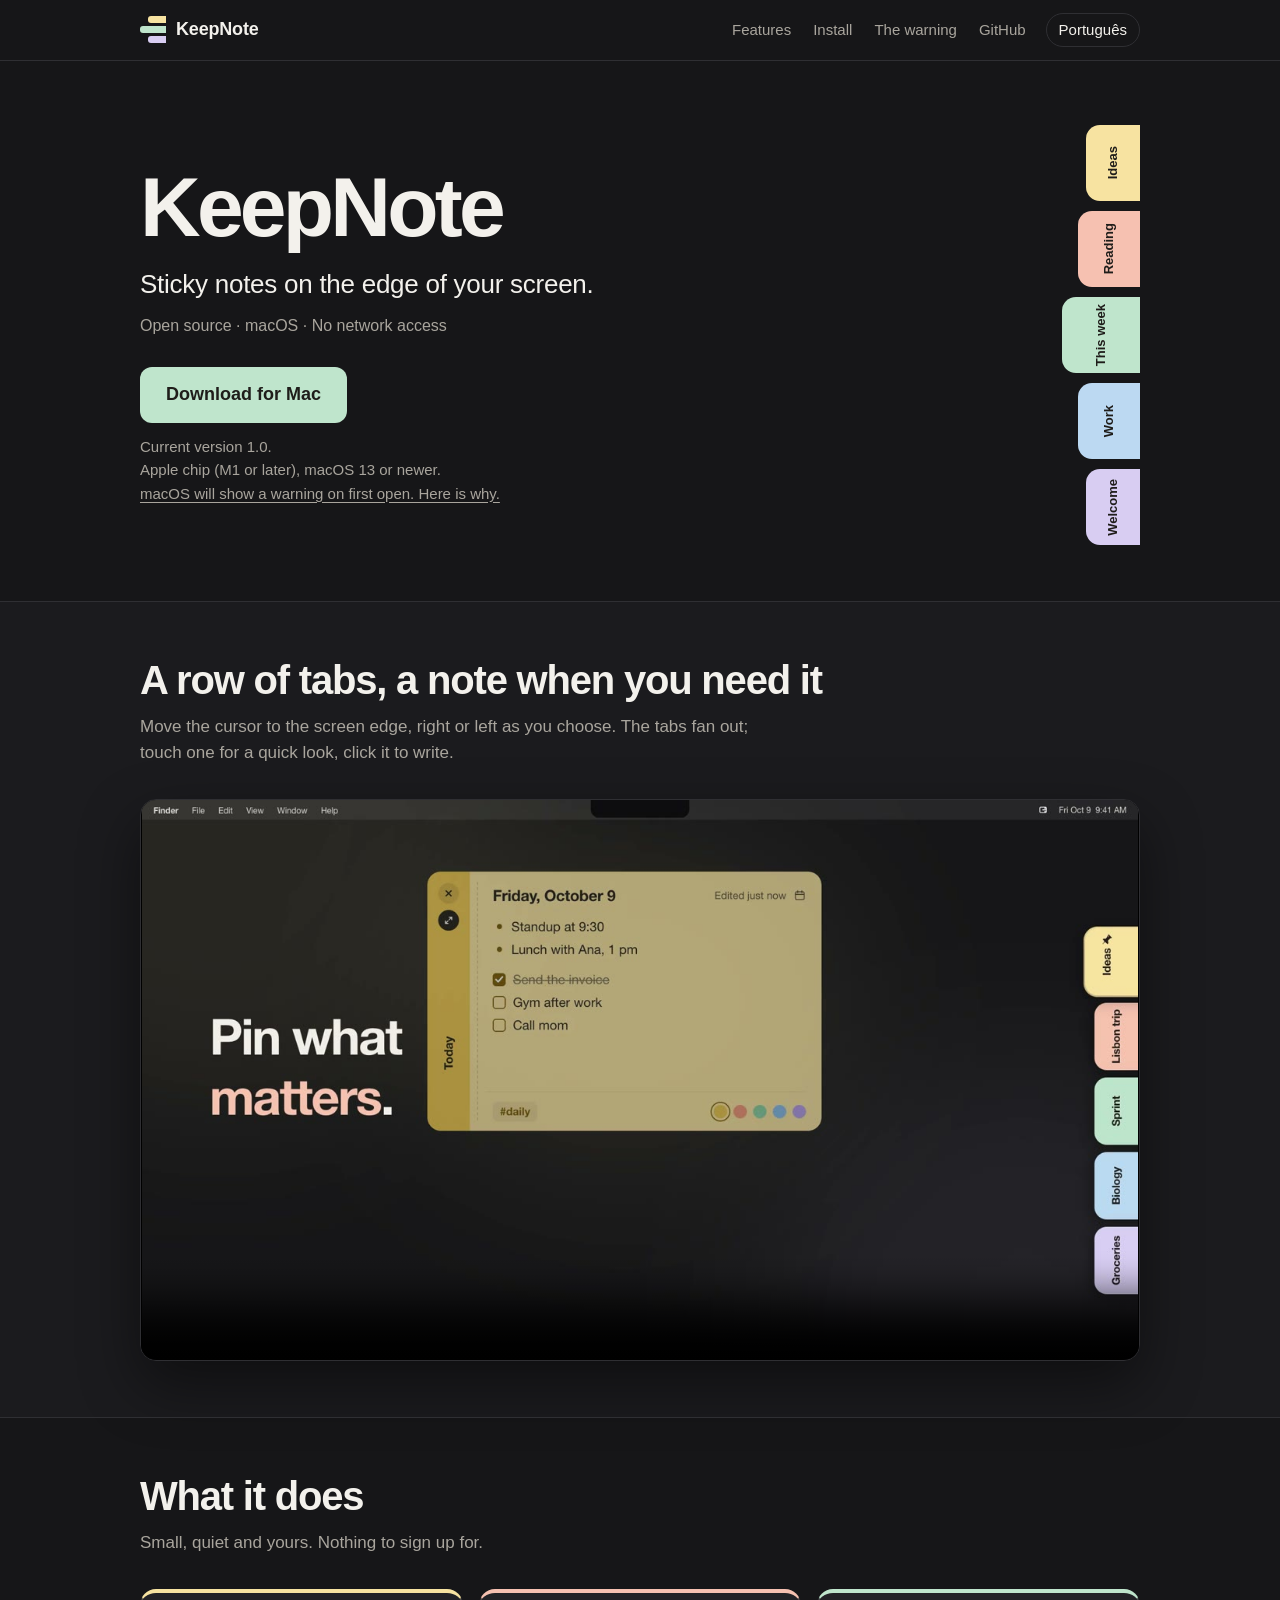
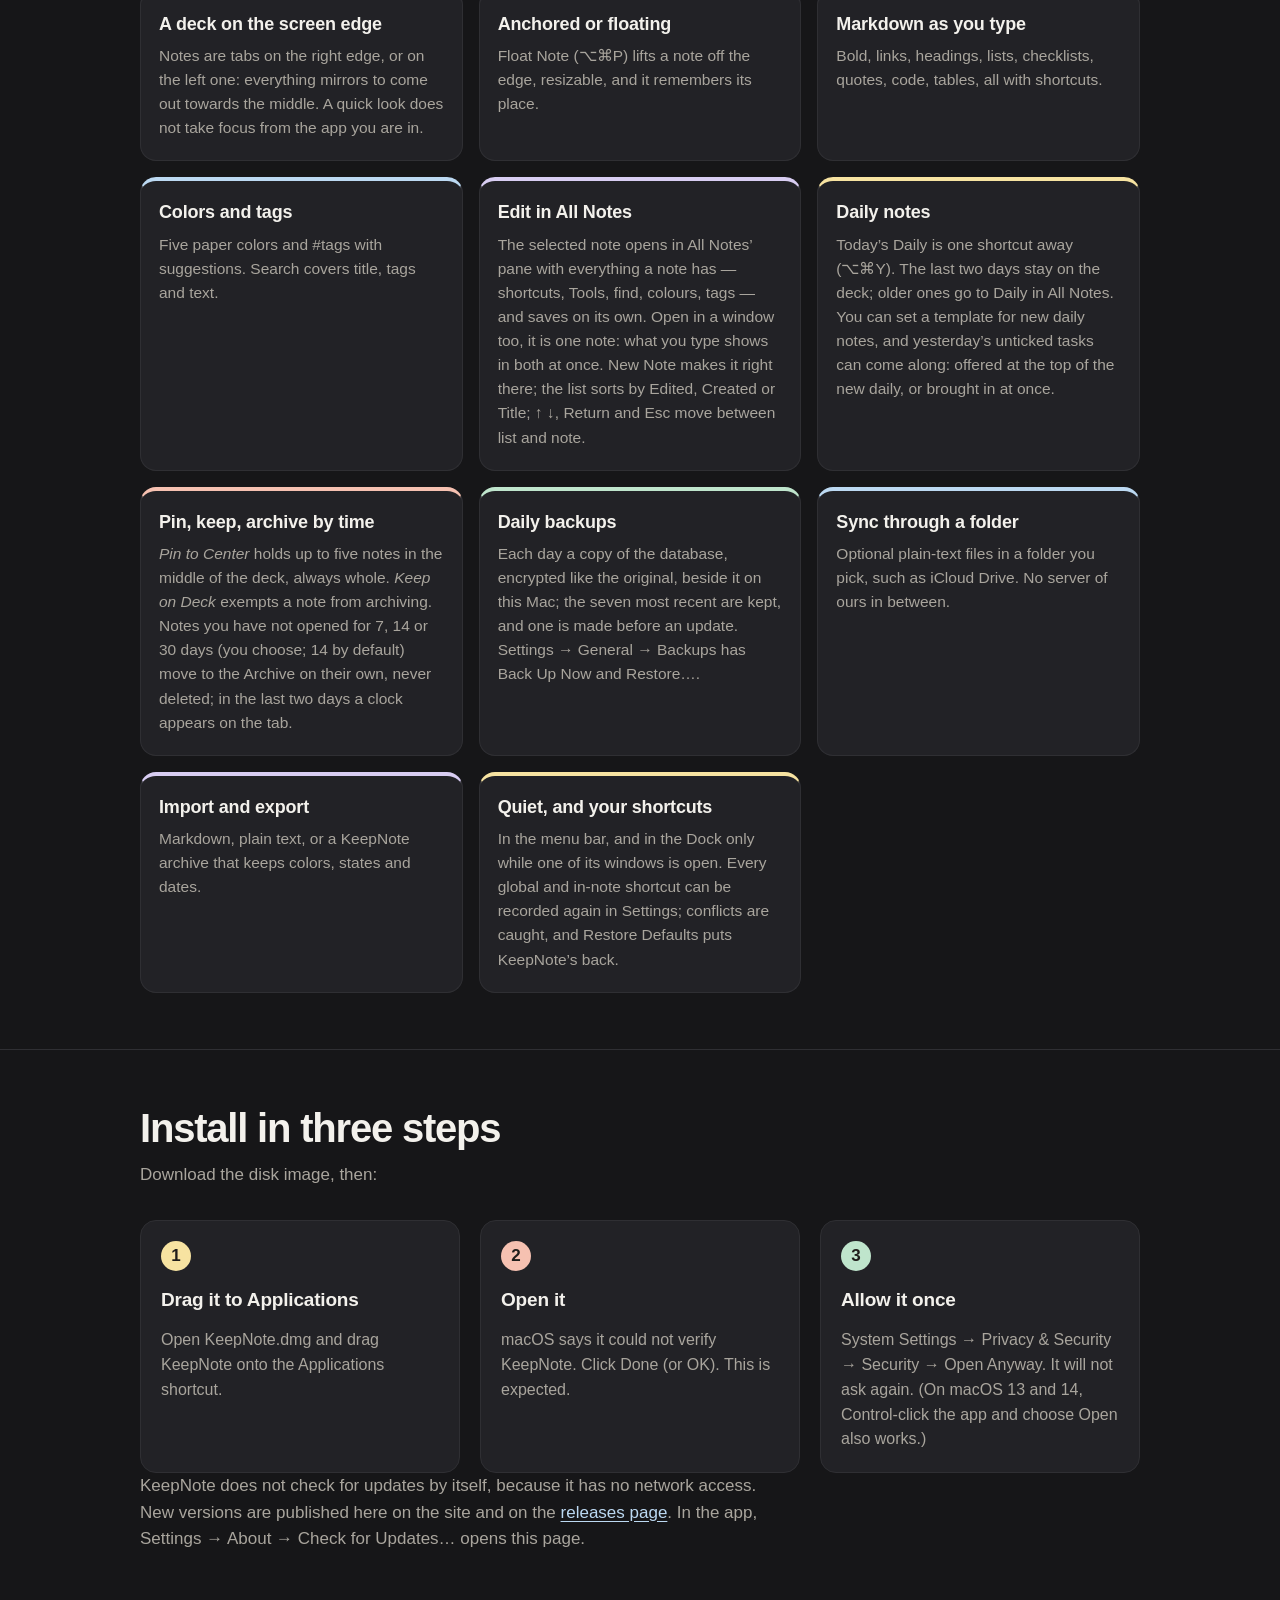
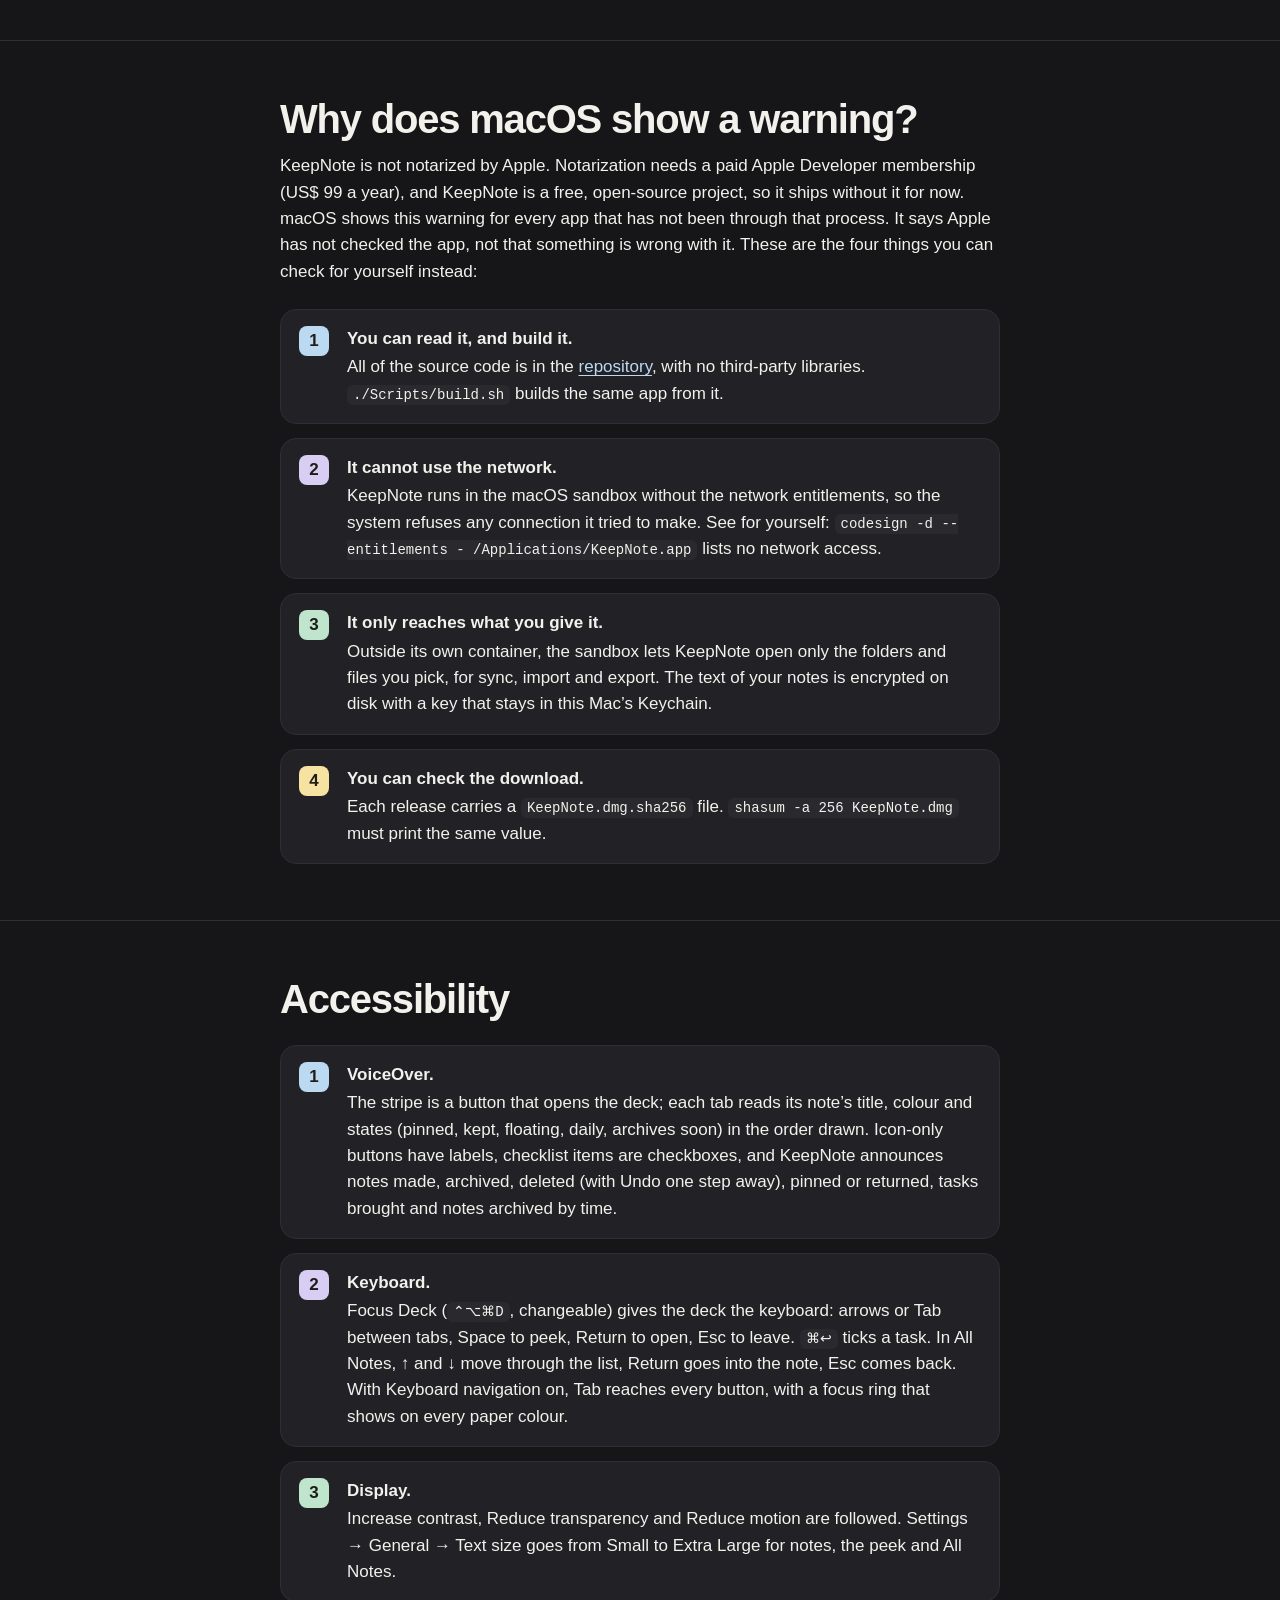
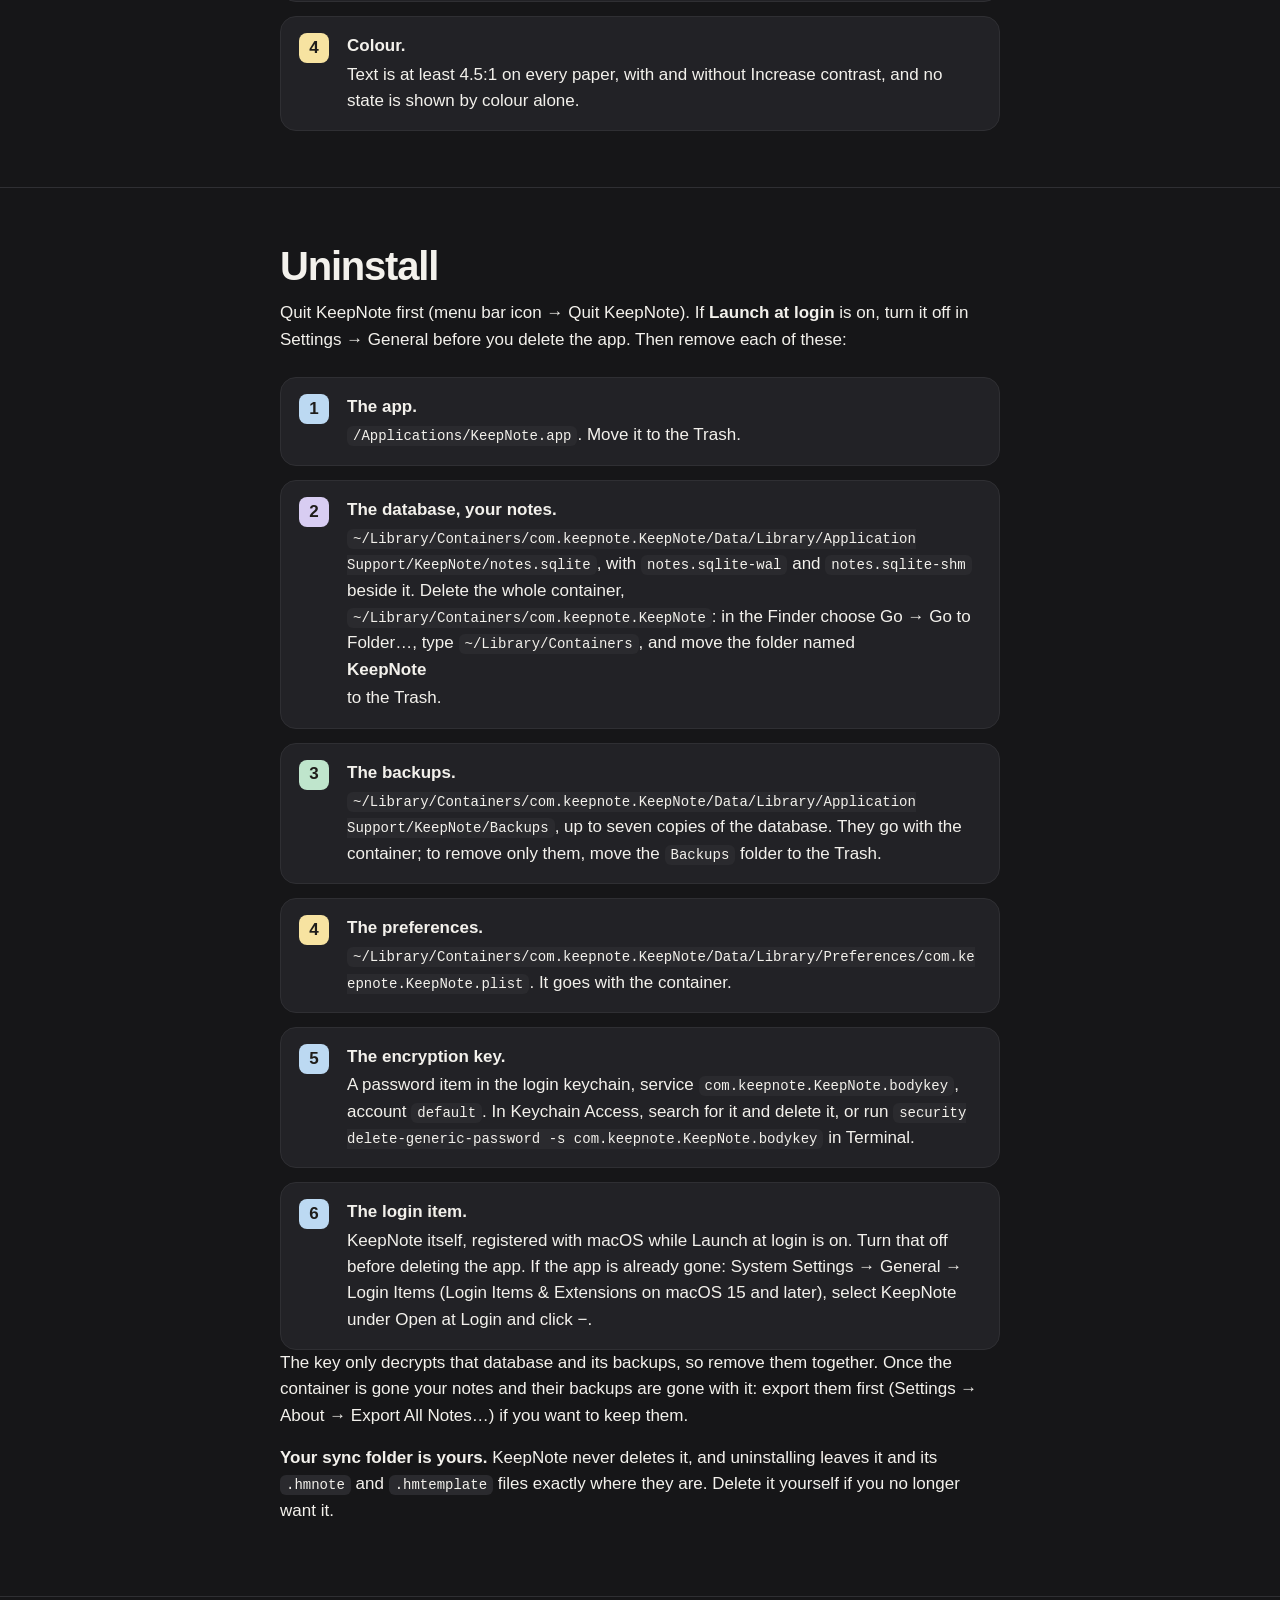
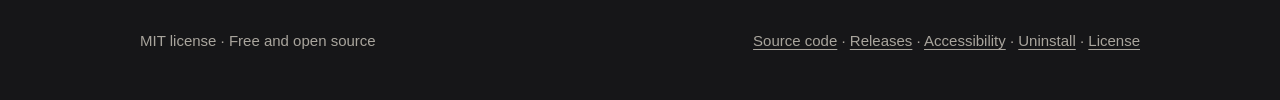
==== docs/index.html @ 9aa65322 "README, README.pt-BR and both site pages: editing in All Notes — the pane as the note's editor, one " ====
<!doctype html>
<html lang="en">
<head>
<meta charset="utf-8">
<meta name="viewport" content="width=device-width, initial-scale=1">
<title>KeepNote — sticky notes on the edge of your screen</title>
<meta name="description" content="Free, open-source sticky notes for macOS. A row of colored tabs on the screen edge, markdown as you type, and no network access.">
<link rel="canonical" href="https://colletpedro.github.io/keepnote/">
<link rel="alternate" hreflang="en" href="https://colletpedro.github.io/keepnote/">
<link rel="alternate" hreflang="pt-BR" href="https://colletpedro.github.io/keepnote/pt-br/">
<meta name="theme-color" content="#161618">

<meta property="og:type" content="website">
<meta property="og:site_name" content="KeepNote">
<meta property="og:title" content="KeepNote — sticky notes on the edge of your screen">
<meta property="og:description" content="Free, open-source sticky notes for macOS. A row of colored tabs on the screen edge, markdown as you type, and no network access.">
<meta property="og:url" content="https://colletpedro.github.io/keepnote/">
<meta property="og:image" content="https://colletpedro.github.io/keepnote/cover.png">
<meta property="og:image:width" content="2560">
<meta property="og:image:height" content="1280">
<meta property="og:image:alt" content="KeepNote: sticky notes on the edge of your screen">
<meta property="og:locale" content="en_US">
<meta name="twitter:card" content="summary_large_image">
<meta name="twitter:title" content="KeepNote — sticky notes on the edge of your screen">
<meta name="twitter:description" content="Free, open-source sticky notes for macOS. A row of colored tabs on the screen edge, markdown as you type, and no network access.">
<meta name="twitter:image" content="https://colletpedro.github.io/keepnote/cover.png">

<link rel="icon" href="favicon.ico" sizes="16x16 32x32 48x48">
<link rel="icon" type="image/png" sizes="32x32" href="favicon-32.png">
<link rel="apple-touch-icon" href="apple-touch-icon.png">
<link rel="stylesheet" href="site.css">
<script>
/* The page's language. A choice made with the Português / English link is kept
   in this browser (localStorage, nothing is sent anywhere) and wins on later
   visits; without one, a browser whose first language is Portuguese is sent to /pt-br/. */
(function () {
  var key = 'keepnote-lang';
  try {
    var chosen = localStorage.getItem(key);
    var browser = (navigator.languages && navigator.languages[0]) || navigator.language || '';
    if (chosen === 'pt-BR' || (!chosen && /^pt(-|$)/i.test(browser))) location.replace('pt-br/' + location.hash);
    document.addEventListener('click', function (event) {
      var link = event.target.closest && event.target.closest('a.lang');
      if (link) localStorage.setItem(key, link.getAttribute('hreflang'));
    });
  } catch (e) { /* storage blocked: the page simply stays as it is */ }
})();
</script>
</head>
<body>
<a class="skip" href="#main">Skip to content</a>

<header class="site">
  <div class="wrap">
    <a class="brand" href="#top"><span class="mark" aria-hidden="true"><i></i><i></i><i></i></span>KeepNote</a>
    <nav class="site" aria-label="Main">
      <a href="#features">Features</a>
      <a href="#install">Install</a>
      <a href="#warning">The warning</a>
      <a href="https://github.com/colletpedro/keepnote">GitHub</a>
      <a class="lang" href="pt-br/index.html" hreflang="pt-BR" lang="pt-BR">Português</a>
    </nav>
  </div>
</header>

<main id="main">
<div class="hero" id="top">
  <div class="wrap">
    <div>
      <h1>KeepNote</h1>
      <p class="lead">Sticky notes on the edge of your screen.</p>
      <p class="facts">Open source · macOS · No network access</p>
      <div class="cta">
        <a class="btn" href="https://github.com/colletpedro/keepnote/releases/latest/download/KeepNote.dmg">Download for Mac</a>
        <small><span id="version-line" hidden>Current version <span id="version"></span>.<br></span>Apple chip (M1 or later), macOS 13 or newer.<br><a href="#warning">macOS will show a warning on first open. Here is why.</a></small>
      </div>
    </div>
    <ul class="deck" aria-hidden="true">
      <li><span>Ideas</span></li>
      <li><span>Reading</span></li>
      <li><span>This week</span></li>
      <li><span>Work</span></li>
      <li><span>Welcome</span></li>
    </ul>
  </div>
</div>



<section id="see" class="video">
  <div class="wrap">
    <h2>A row of tabs, a note when you need it</h2>
    <p class="sub" id="video-desc">Move the cursor to the screen edge, right or left as you choose. The tabs fan out; touch one for a quick look, click it to write.</p>
    <video class="player" src="media/keepnote.mp4" poster="media/keepnote-poster.jpg" width="1280" height="720" muted loop playsinline controls preload="metadata" aria-label="KeepNote demo: the deck of tabs on the screen edge fanning out, a quick look at a note, and a note opened to write in" aria-describedby="video-desc"></video>
  </div>
</section>

<section id="features">
  <div class="wrap">
    <h2>What it does</h2>
    <p class="sub">Small, quiet and yours. Nothing to sign up for.</p>
    <ul class="features">
      <li><h3>A deck on the screen edge</h3><p>Notes are tabs on the right edge, or on the left one: everything mirrors to come out towards the middle. A quick look does not take focus from the app you are in.</p></li>
      <li><h3>Anchored or floating</h3><p>Float Note (⌥⌘P) lifts a note off the edge, resizable, and it remembers its place.</p></li>
      <li><h3>Markdown as you type</h3><p>Bold, links, headings, lists, checklists, quotes, code, tables, all with shortcuts.</p></li>
      <li><h3>Colors and tags</h3><p>Five paper colors and #tags with suggestions. Search covers title, tags and text.</p></li>
      <li><h3>Edit in All Notes</h3><p>The selected note opens in All Notes’ pane with everything a note has — shortcuts, Tools, find, colours, tags — and saves on its own. Open in a window too, it is one note: what you type shows in both at once. New Note makes it right there; the list sorts by Edited, Created or Title; ↑ ↓, Return and Esc move between list and note.</p></li>
      <li><h3>Daily notes</h3><p>Today’s Daily is one shortcut away (⌥⌘Y). The last two days stay on the deck; older ones go to Daily in All Notes. You can set a template for new daily notes, and yesterday’s unticked tasks can come along: offered at the top of the new daily, or brought in at once.</p></li>
      <li><h3>Pin, keep, archive by time</h3><p><em>Pin to Center</em> holds up to five notes in the middle of the deck, always whole. <em>Keep on Deck</em> exempts a note from archiving. Notes you have not opened for 7, 14 or 30 days (you choose; 14 by default) move to the Archive on their own, never deleted; in the last two days a clock appears on the tab.</p></li>
      <li><h3>Daily backups</h3><p>Each day a copy of the database, encrypted like the original, beside it on this Mac; the seven most recent are kept, and one is made before an update. Settings → General → Backups has Back Up Now and Restore….</p></li>
      <li><h3>Sync through a folder</h3><p>Optional plain-text files in a folder you pick, such as iCloud Drive. No server of ours in between.</p></li>
      <li><h3>Import and export</h3><p>Markdown, plain text, or a KeepNote archive that keeps colors, states and dates.</p></li>
      <li><h3>Quiet, and your shortcuts</h3><p>In the menu bar, and in the Dock only while one of its windows is open. Every global and in-note shortcut can be recorded again in Settings; conflicts are caught, and Restore Defaults puts KeepNote’s back.</p></li>
    </ul>
  </div>
</section>

<section id="install">
  <div class="wrap">
    <h2>Install in three steps</h2>
    <p class="sub">Download the disk image, then:</p>
    <ol class="steps">
      <li>
        <h3>Drag it to Applications</h3>
        <p>Open KeepNote.dmg and drag KeepNote onto the Applications shortcut.</p>
      </li>
      <li>
        <h3>Open it</h3>
        <p>macOS says it could not verify KeepNote. Click Done (or OK). This is expected.</p>
      </li>
      <li>
        <h3>Allow it once</h3>
        <p>System Settings → Privacy & Security → Security → Open Anyway. It will not ask again. (On macOS 13 and 14, Control-click the app and choose Open also works.)</p>
      </li>
    </ol>
    <p class="sub">KeepNote does not check for updates by itself, because it has no network access. New versions are published here on the site and on the <a href="https://github.com/colletpedro/keepnote/releases">releases page</a>. In the app, Settings → About → Check for Updates… opens this page.</p>
  </div>
</section>

<section id="warning">
  <div class="wrap why">
    <h2>Why does macOS show a warning?</h2>
    <p>KeepNote is not notarized by Apple. Notarization needs a paid Apple Developer membership (US$ 99 a year), and KeepNote is a free, open-source project, so it ships without it for now. macOS shows this warning for every app that has not been through that process. It says Apple has not checked the app, not that something is wrong with it. These are the four things you can check for yourself instead:</p>
    <ol class="promises">
      <li><div><b>You can read it, and build it.</b> All of the source code is in the <a href="https://github.com/colletpedro/keepnote">repository</a>, with no third-party libraries. <code>./Scripts/build.sh</code> builds the same app from it.</div></li>
      <li><div><b>It cannot use the network.</b> KeepNote runs in the macOS sandbox without the network entitlements, so the system refuses any connection it tried to make. See for yourself: <code>codesign -d --entitlements - /Applications/KeepNote.app</code> lists no network access.</div></li>
      <li><div><b>It only reaches what you give it.</b> Outside its own container, the sandbox lets KeepNote open only the folders and files you pick, for sync, import and export. The text of your notes is encrypted on disk with a key that stays in this Mac’s Keychain.</div></li>
      <li><div><b>You can check the download.</b> Each release carries a <code>KeepNote.dmg.sha256</code> file. <code>shasum -a 256 KeepNote.dmg</code> must print the same value.</div></li>
    </ol>
  </div>
</section>
<section id="accessibility">
  <div class="wrap why">
    <h2>Accessibility</h2>
    <ol class="promises">
      <li><div><b>VoiceOver.</b> The stripe is a button that opens the deck; each tab reads its note’s title, colour and states (pinned, kept, floating, daily, archives soon) in the order drawn. Icon-only buttons have labels, checklist items are checkboxes, and KeepNote announces notes made, archived, deleted (with Undo one step away), pinned or returned, tasks brought and notes archived by time.</div></li>
      <li><div><b>Keyboard.</b> Focus Deck (<code>⌃⌥⌘D</code>, changeable) gives the deck the keyboard: arrows or Tab between tabs, Space to peek, Return to open, Esc to leave. <code>⌘↩</code> ticks a task. In All Notes, ↑ and ↓ move through the list, Return goes into the note, Esc comes back. With Keyboard navigation on, Tab reaches every button, with a focus ring that shows on every paper colour.</div></li>
      <li><div><b>Display.</b> Increase contrast, Reduce transparency and Reduce motion are followed. Settings → General → Text size goes from Small to Extra Large for notes, the peek and All Notes.</div></li>
      <li><div><b>Colour.</b> Text is at least 4.5:1 on every paper, with and without Increase contrast, and no state is shown by colour alone.</div></li>
    </ol>
  </div>
</section>

<section id="uninstall">
  <div class="wrap why">
    <h2>Uninstall</h2>
    <p>Quit KeepNote first (menu bar icon → Quit KeepNote). If <b>Launch at login</b> is on, turn it off in Settings → General before you delete the app. Then remove each of these:</p>
    <ol class="promises">
      <li><div><b>The app.</b> <code>/Applications/KeepNote.app</code>. Move it to the Trash.</div></li>
      <li><div><b>The database, your notes.</b> <code>~/Library/Containers/com.keepnote.KeepNote/Data/Library/Application Support/KeepNote/notes.sqlite</code>, with <code>notes.sqlite-wal</code> and <code>notes.sqlite-shm</code> beside it. Delete the whole container, <code>~/Library/Containers/com.keepnote.KeepNote</code>: in the Finder choose Go → Go to Folder…, type <code>~/Library/Containers</code>, and move the folder named <b>KeepNote</b> to the Trash.</div></li>
      <li><div><b>The backups.</b> <code>~/Library/Containers/com.keepnote.KeepNote/Data/Library/Application Support/KeepNote/Backups</code>, up to seven copies of the database. They go with the container; to remove only them, move the <code>Backups</code> folder to the Trash.</div></li>
      <li><div><b>The preferences.</b> <code>~/Library/Containers/com.keepnote.KeepNote/Data/Library/Preferences/com.keepnote.KeepNote.plist</code>. It goes with the container.</div></li>
      <li><div><b>The encryption key.</b> A password item in the login keychain, service <code>com.keepnote.KeepNote.bodykey</code>, account <code>default</code>. In Keychain Access, search for it and delete it, or run <code>security delete-generic-password -s com.keepnote.KeepNote.bodykey</code> in Terminal.</div></li>
      <li><div><b>The login item.</b> KeepNote itself, registered with macOS while Launch at login is on. Turn that off before deleting the app. If the app is already gone: System Settings → General → Login Items (Login Items &amp; Extensions on macOS 15 and later), select KeepNote under Open at Login and click −.</div></li>
    </ol>
    <p>The key only decrypts that database and its backups, so remove them together. Once the container is gone your notes and their backups are gone with it: export them first (Settings → About → Export All Notes…) if you want to keep them.</p>
    <p><b>Your sync folder is yours.</b> KeepNote never deletes it, and uninstalling leaves it and its <code>.hmnote</code> and <code>.hmtemplate</code> files exactly where they are. Delete it yourself if you no longer want it.</p>
  </div>
</section>
</main>

<footer class="site">
  <div class="wrap">
    <span>MIT license · Free and open source</span>
    <span><a href="https://github.com/colletpedro/keepnote">Source code</a> · <a href="https://github.com/colletpedro/keepnote/releases">Releases</a> · <a href="#accessibility">Accessibility</a> · <a href="#uninstall">Uninstall</a> · <a href="https://github.com/colletpedro/keepnote/blob/main/LICENSE">License</a></span>
  </div>
</footer>
<script>
// The version comes from version.json, the one place it is written for the
// site. Without scripts the line simply stays hidden.
fetch("version.json").then(function (r) { return r.json(); }).then(function (v) {
  document.getElementById("version").textContent = v.version;
  document.getElementById("version-line").hidden = false;
}).catch(function () {});
</script>
<script>
/* The demo plays by itself only when motion is welcome: with "Reduce motion"
   on it waits, paused on its first frame, for its own play button. */
(function () {
  var video = document.querySelector("video.player");
  if (!video || !window.matchMedia) return;
  var reduce = window.matchMedia("(prefers-reduced-motion: reduce)");
  function apply() {
    if (reduce.matches) { video.pause(); video.removeAttribute("autoplay"); }
    else { video.setAttribute("autoplay", ""); var p = video.play(); if (p && p.catch) p.catch(function () {}); }
  }
  apply();
  if (reduce.addEventListener) reduce.addEventListener("change", apply);
})();
</script>
</body>
</html>
---- docs/site.css ----
/* KeepNote site: plain CSS, system fonts, no external requests. */
:root {
  color-scheme: dark;
  --bg: #161618;
  --bg-raised: #222226;
  --line: #2f2f33;
  --text: #f3f1ec;
  --muted: #a9a59d;
  --butter: #f7e3a1;
  --coral: #f6c1b1;
  --mint: #bfe5cc;
  --sky: #bcd9f2;
  --lilac: #d8cdf2;
  --ink: #1f1d1a;
  --radius: 16px;
}

* { box-sizing: border-box; }
html { scroll-behavior: smooth; -webkit-text-size-adjust: 100%; }
@media (prefers-reduced-motion: reduce) {
  html { scroll-behavior: auto; }
  *, *::before, *::after { animation: none !important; transition: none !important; }
}

body {
  margin: 0;
  background: var(--bg);
  color: var(--text);
  font: 17px/1.55 -apple-system, BlinkMacSystemFont, "SF Pro Text", "Helvetica Neue", Helvetica, Arial, sans-serif;
}

a { color: var(--sky); text-underline-offset: 3px; }
a:hover { color: var(--text); }
:focus-visible { outline: 3px solid var(--sky); outline-offset: 3px; border-radius: 4px; }
/* On the light button the ring is drawn in the page's text colour, so it shows
   against the mint as well as the dark page around it. */
.btn:focus-visible { outline-color: var(--text); box-shadow: 0 0 0 6px var(--bg); }
/* The focus sits on the video's own controls, inside it: ring the video. */
video.player:focus, video.player:focus-within { outline: 3px solid var(--sky); outline-offset: 3px; }

.wrap { width: 100%; max-width: 1040px; margin: 0 auto; padding: 0 20px; }

.skip { position: absolute; left: -999px; top: 8px; background: var(--text); color: var(--ink); padding: 8px 12px; border-radius: 8px; z-index: 10; }
.skip:focus { left: 8px; }

/* Header */
header.site { border-bottom: 1px solid var(--line); }
header.site .wrap { display: flex; align-items: center; justify-content: space-between; gap: 16px; min-height: 60px; flex-wrap: wrap; padding-top: 8px; padding-bottom: 8px; }
.brand { display: flex; align-items: center; gap: 10px; font-weight: 700; font-size: 18px; color: var(--text); text-decoration: none; letter-spacing: -0.01em; }
.mark { display: grid; gap: 3px; width: 26px; }
.mark i { display: block; height: 7px; border-radius: 3px 0 0 3px; }
.mark i:nth-child(1) { background: var(--butter); width: 70%; margin-left: 30%; }
.mark i:nth-child(2) { background: var(--mint); width: 100%; }
.mark i:nth-child(3) { background: var(--lilac); width: 70%; margin-left: 30%; }
nav.site { display: flex; align-items: center; gap: 4px 18px; flex-wrap: wrap; font-size: 15px; }
nav.site a { color: var(--muted); text-decoration: none; padding: 6px 2px; }
nav.site a:hover { color: var(--text); }
nav.site a.lang { color: var(--text); border: 1px solid var(--line); border-radius: 999px; padding: 4px 12px; }

/* Hero */
.hero { padding: 64px 0 56px; }
.hero .wrap { display: grid; grid-template-columns: 1.15fr 0.85fr; gap: 40px; align-items: center; }
h1 { font-size: clamp(44px, 8vw, 84px); line-height: 1; letter-spacing: -0.045em; margin: 0 0 18px; font-weight: 800; }
.lead { font-size: clamp(20px, 3vw, 26px); line-height: 1.35; color: var(--text); margin: 0 0 12px; letter-spacing: -0.01em; }
.facts { color: var(--muted); font-size: 16px; margin: 0 0 28px; }
.cta { display: flex; align-items: center; flex-wrap: wrap; gap: 12px 18px; }
.btn { display: inline-block; background: var(--mint); color: var(--ink); font-weight: 700; font-size: 18px; padding: 14px 26px; border-radius: 12px; text-decoration: none; }
.btn:hover { background: var(--text); color: var(--ink); }
.cta small { color: var(--muted); font-size: 15px; }
.cta small a { color: var(--muted); }

/* The deck, drawn in CSS */
.deck { display: flex; flex-direction: column; gap: 10px; align-items: flex-end; margin: 0; padding: 0; list-style: none; }
.deck li { display: flex; align-items: center; justify-content: center; height: 76px; width: 54px; border-radius: 14px 0 0 14px; color: var(--ink); font-size: 13px; font-weight: 700; }
.deck li span { writing-mode: vertical-rl; transform: rotate(180deg); }
.deck li:nth-child(1) { background: var(--butter); }
.deck li:nth-child(2) { background: var(--coral); width: 62px; }
.deck li:nth-child(3) { background: var(--mint); width: 78px; }
.deck li:nth-child(4) { background: var(--sky); width: 62px; }
.deck li:nth-child(5) { background: var(--lilac); }

/* Sections */
section { padding: 56px 0; border-top: 1px solid var(--line); }
h2 { font-size: clamp(28px, 4.5vw, 40px); letter-spacing: -0.03em; line-height: 1.1; margin: 0 0 12px; }
.sub { color: var(--muted); max-width: 640px; margin: 0 0 32px; }

/* Video */
section.video { background: #1b1b1e; }
.player { display: block; width: 100%; height: auto; aspect-ratio: 16 / 9; border-radius: var(--radius); background: #000; border: 1px solid var(--line); box-shadow: 0 24px 60px rgba(0,0,0,.45); }

/* Capture slots */
.shots { display: grid; gap: 28px; }
figure.shot { margin: 0; }
.frame { background: var(--bg-raised); border: 1px dashed var(--line); border-radius: var(--radius); overflow: hidden; min-height: 160px; display: grid; }
.frame img { display: block; width: 100%; height: auto; color: var(--muted); font-size: 14px; }
figcaption { color: var(--muted); font-size: 15px; margin-top: 10px; }
figcaption strong { color: var(--text); }

/* Steps */
.steps { display: grid; grid-template-columns: repeat(3, 1fr); gap: 20px; margin: 0; padding: 0; list-style: none; counter-reset: step; }
.steps li { counter-increment: step; background: var(--bg-raised); border: 1px solid var(--line); border-radius: var(--radius); padding: 20px; display: flex; flex-direction: column; gap: 14px; }
.steps li::before { content: counter(step); width: 30px; height: 30px; border-radius: 50%; display: grid; place-items: center; background: var(--butter); color: var(--ink); font-weight: 800; }
.steps li:nth-child(2)::before { background: var(--coral); }
.steps li:nth-child(3)::before { background: var(--mint); }
.steps h3 { margin: 0; font-size: 19px; letter-spacing: -0.01em; }
.steps p { margin: 0; color: var(--muted); font-size: 16px; }

/* Warning */
.why { max-width: 760px; }
.why p { margin: 0 0 16px; }
.promises { margin: 24px 0 0; padding: 0; list-style: none; display: grid; gap: 14px; counter-reset: p; }
.promises li { counter-increment: p; display: grid; grid-template-columns: 34px 1fr; gap: 14px; background: var(--bg-raised); border: 1px solid var(--line); border-radius: var(--radius); padding: 16px 18px; }
.promises li::before { content: counter(p); width: 30px; height: 30px; border-radius: 8px; display: grid; place-items: center; font-weight: 800; color: var(--ink); background: var(--sky); }
.promises li:nth-child(2)::before { background: var(--lilac); }
.promises li:nth-child(3)::before { background: var(--mint); }
.promises li:nth-child(4)::before { background: var(--butter); }
.promises b { display: block; margin-bottom: 2px; }
code { font: 14px/1.4 ui-monospace, SFMono-Regular, Menlo, monospace; background: #2a2a2e; padding: 2px 6px; border-radius: 6px; word-break: break-word; }

/* Features */
.features { display: grid; grid-template-columns: repeat(3, 1fr); gap: 16px; margin: 0; padding: 0; list-style: none; }
.features li { background: var(--bg-raised); border: 1px solid var(--line); border-radius: var(--radius); padding: 18px 18px 20px; border-top: 4px solid var(--butter); }
.features li:nth-child(5n+2) { border-top-color: var(--coral); }
.features li:nth-child(5n+3) { border-top-color: var(--mint); }
.features li:nth-child(5n+4) { border-top-color: var(--sky); }
.features li:nth-child(5n+5) { border-top-color: var(--lilac); }
.features h3 { margin: 0 0 6px; font-size: 18px; letter-spacing: -0.01em; }
.features p { margin: 0; color: var(--muted); font-size: 15.5px; }

footer.site { border-top: 1px solid var(--line); padding: 32px 0 48px; color: var(--muted); font-size: 15px; }
footer.site .wrap { display: flex; flex-wrap: wrap; gap: 8px 24px; justify-content: space-between; }
footer.site a { color: var(--muted); }

@media (min-width: 760px) {
  .shots { grid-template-columns: 1fr 1fr; }
  figure.shot.wide { grid-column: 1 / -1; }
}
@media (max-width: 900px) {
  .features { grid-template-columns: 1fr 1fr; }
}
@media (max-width: 760px) {
  body { font-size: 16px; }
  .hero { padding: 36px 0 40px; }
  .hero .wrap { grid-template-columns: 1fr; gap: 32px; }
  .deck { flex-direction: row; align-items: flex-end; justify-content: flex-start; flex-wrap: nowrap; gap: 8px; }
  .deck li, .deck li:nth-child(n) { width: 44px; height: 112px; border-radius: 12px 12px 0 0; }
  section { padding: 40px 0; }
  .steps { grid-template-columns: 1fr; }
  .features { grid-template-columns: 1fr; }
  .btn { width: 100%; text-align: center; }
}
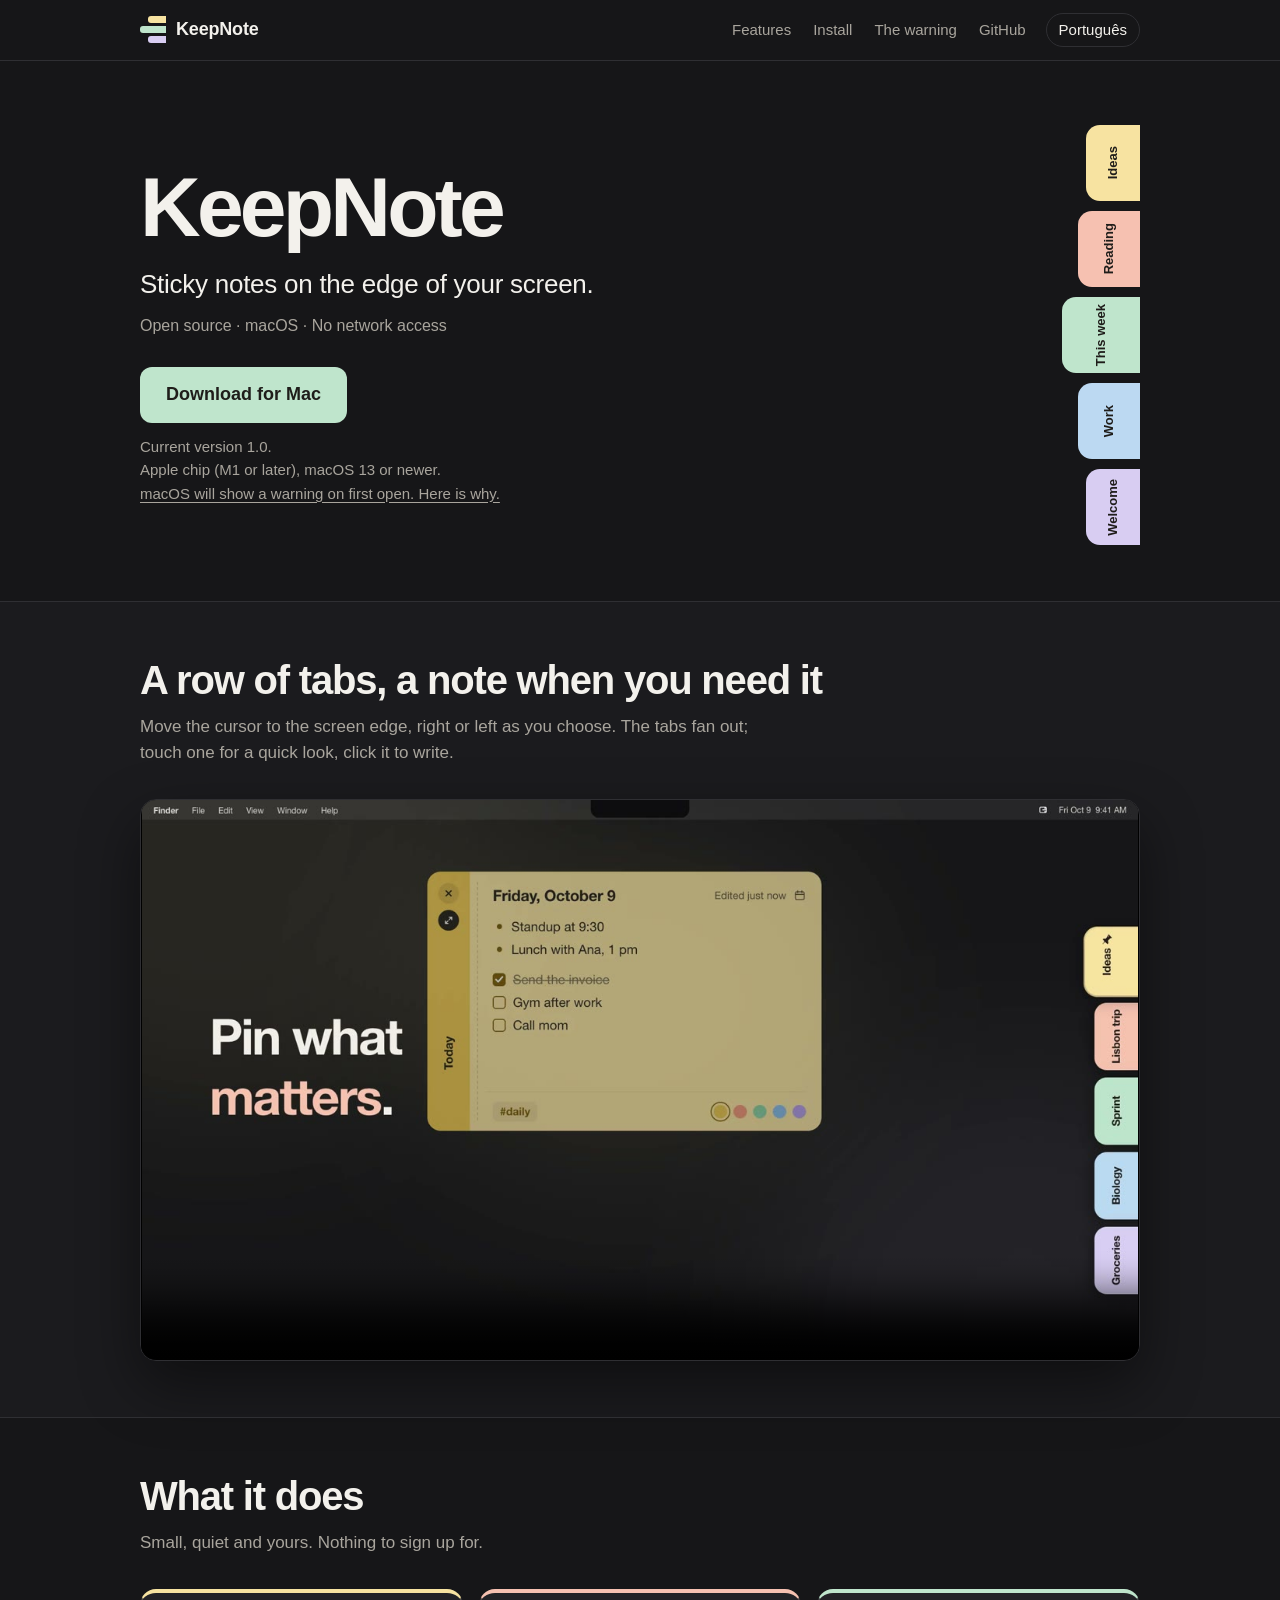
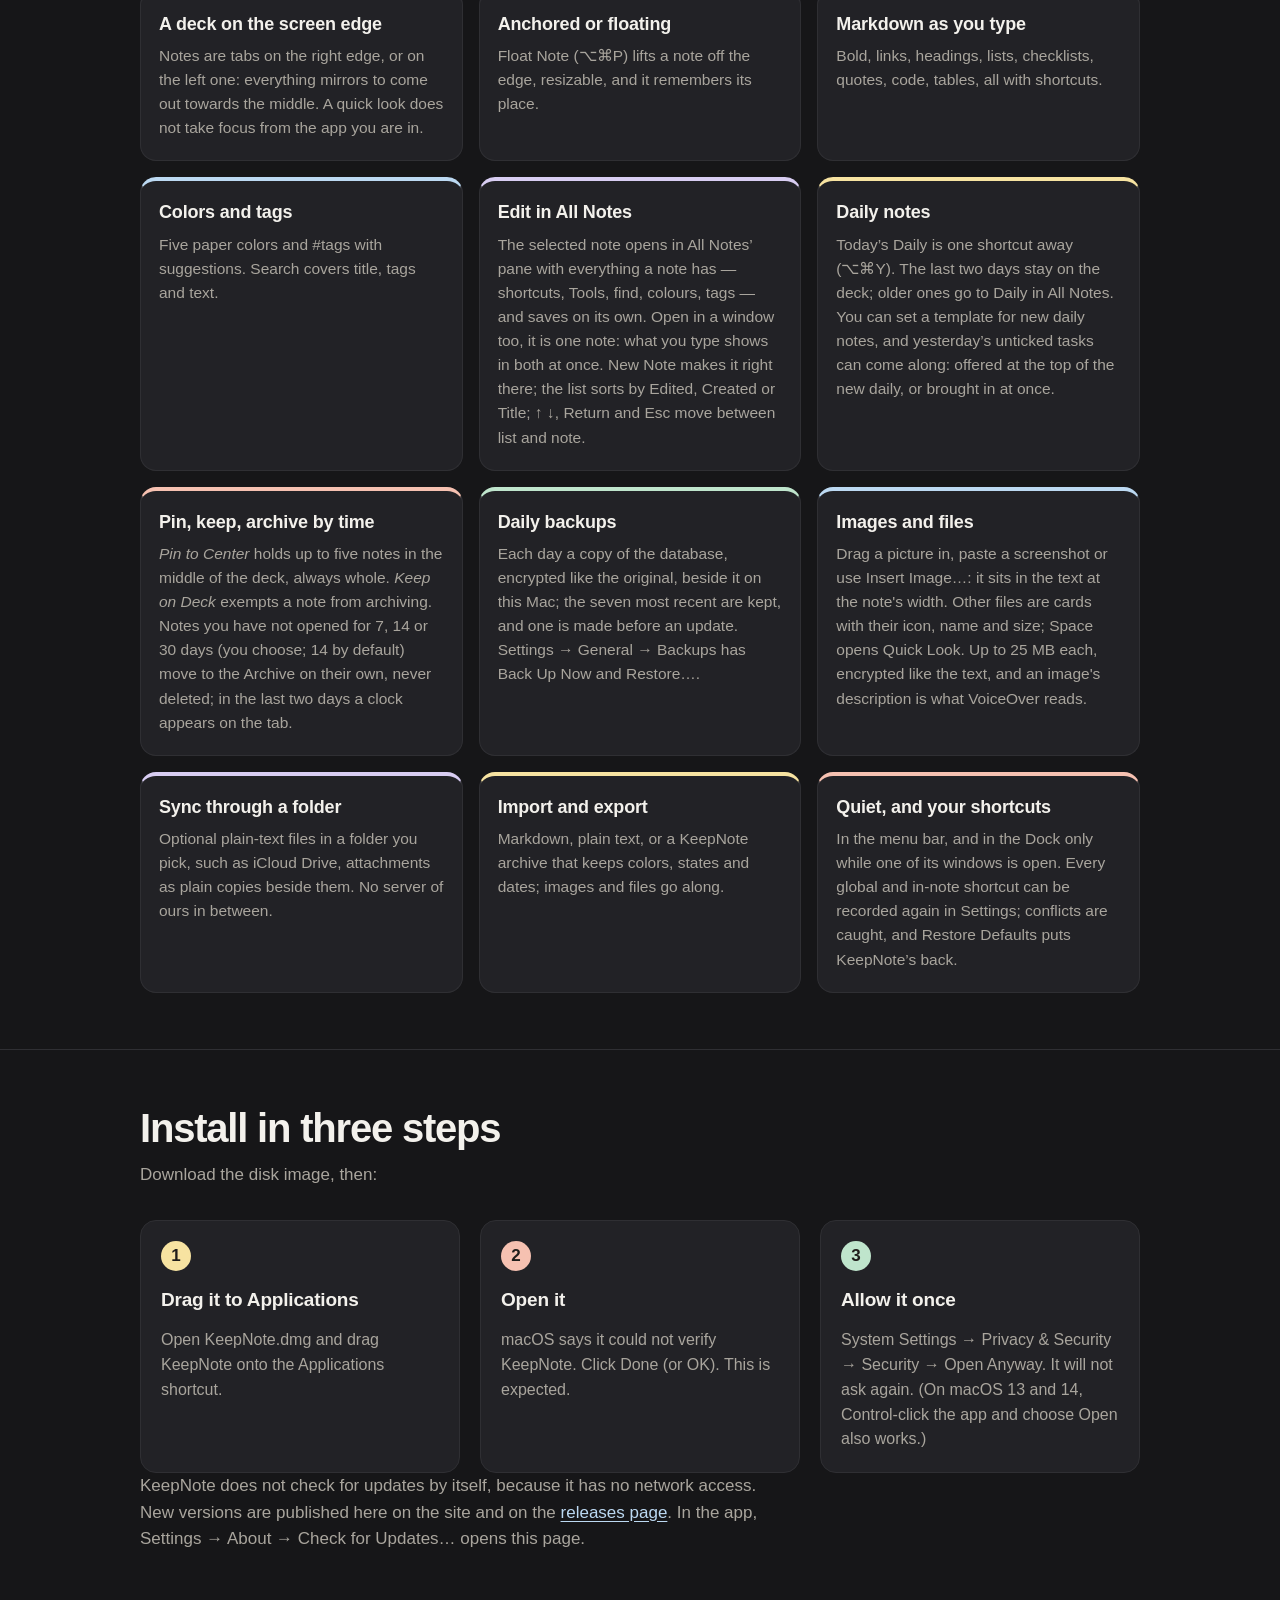
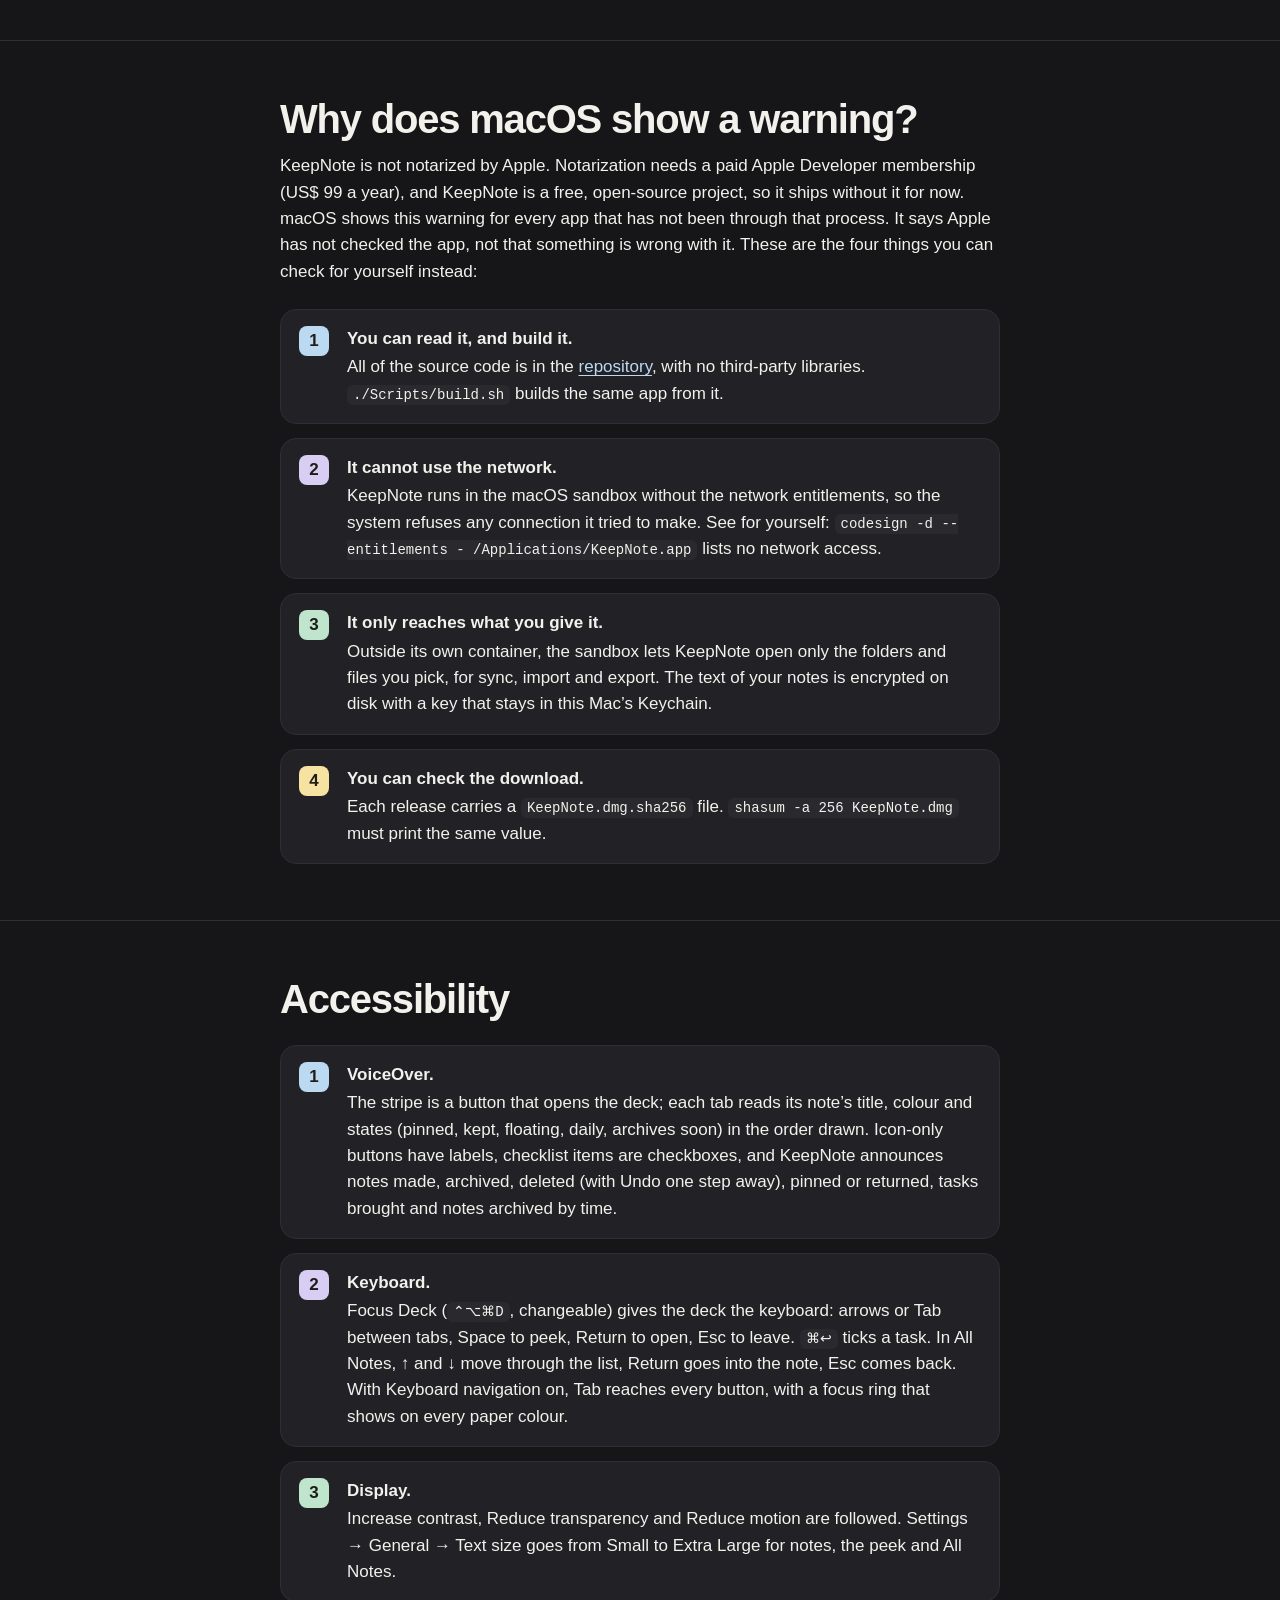
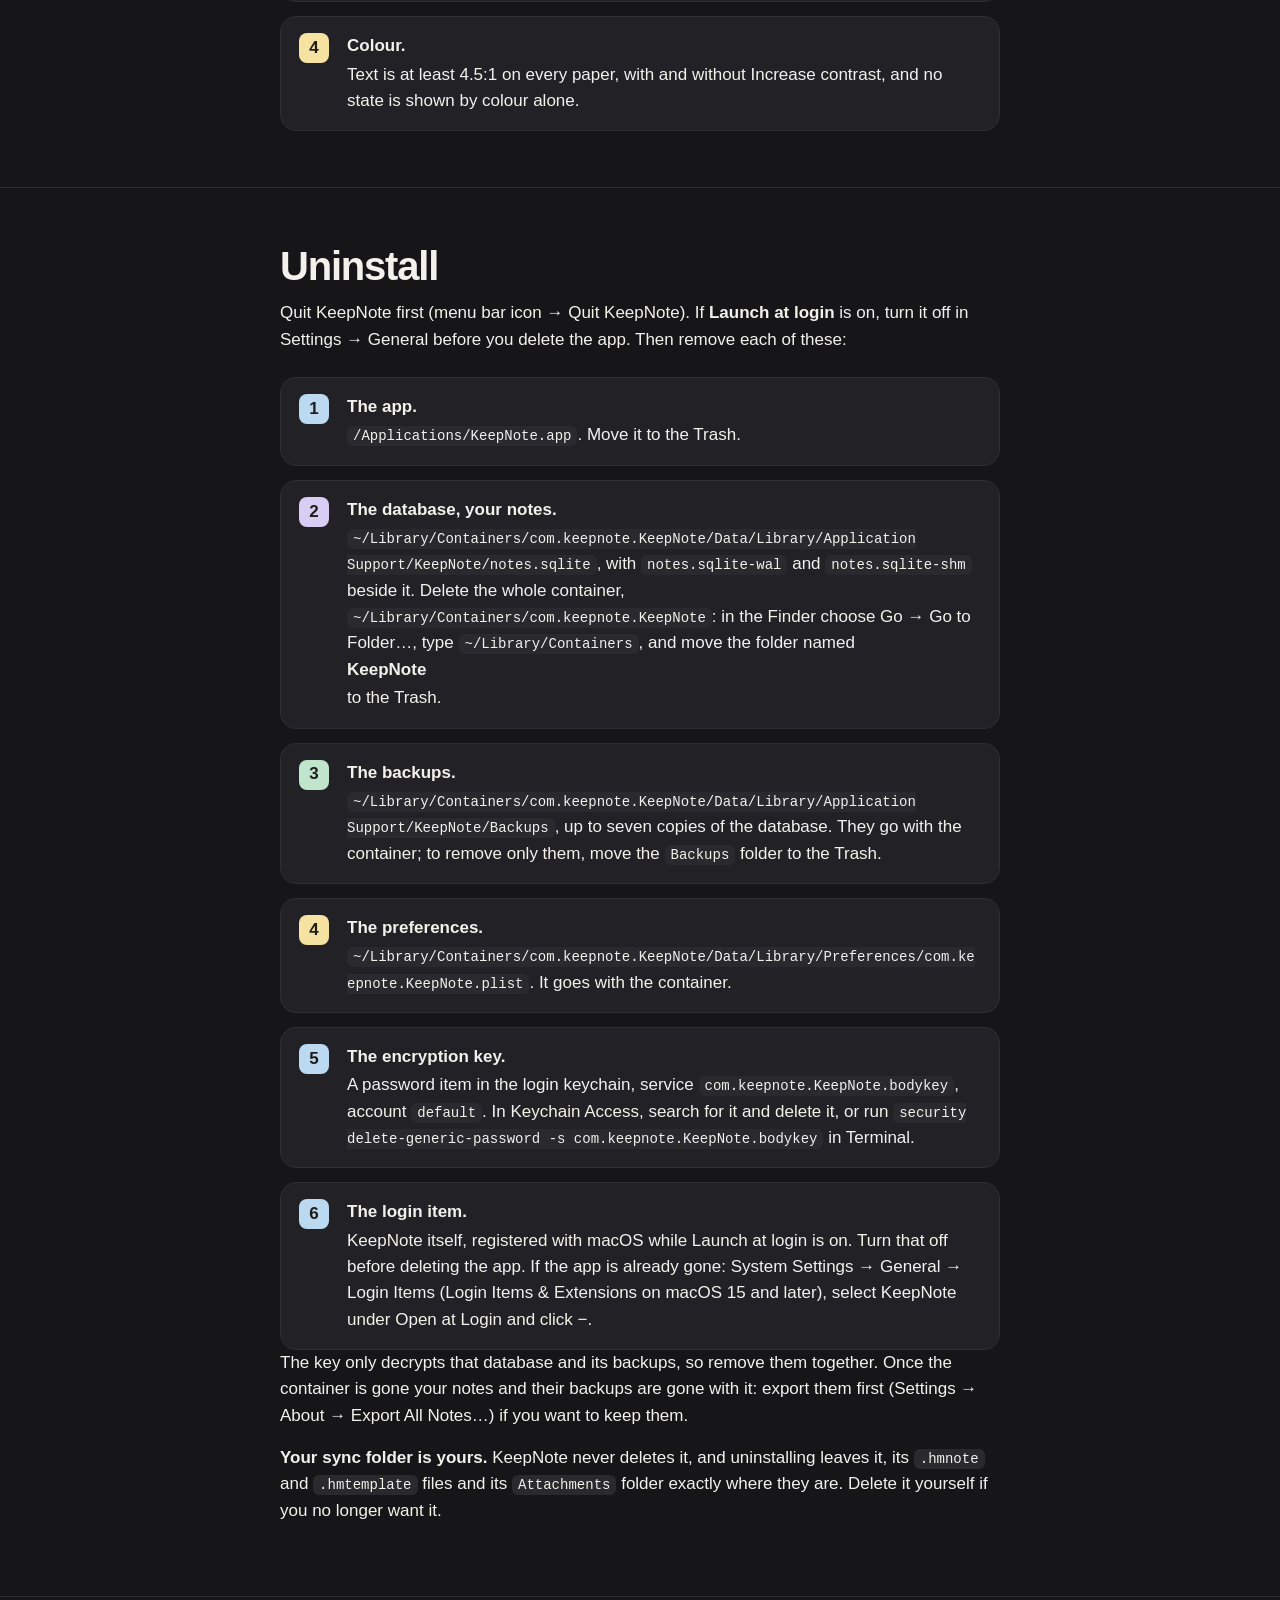
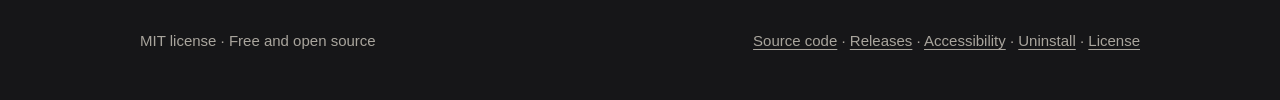
==== commit 9b8b7849: "README, README.pt-BR and both site pages: images and files in notes — dragged, pasted or inserted, Q" ====
--- a/docs/index.html
+++ b/docs/index.html
@@ -108,8 +108,9 @@
       <li><h3>Daily notes</h3><p>Today’s Daily is one shortcut away (⌥⌘Y). The last two days stay on the deck; older ones go to Daily in All Notes. You can set a template for new daily notes, and yesterday’s unticked tasks can come along: offered at the top of the new daily, or brought in at once.</p></li>
       <li><h3>Pin, keep, archive by time</h3><p><em>Pin to Center</em> holds up to five notes in the middle of the deck, always whole. <em>Keep on Deck</em> exempts a note from archiving. Notes you have not opened for 7, 14 or 30 days (you choose; 14 by default) move to the Archive on their own, never deleted; in the last two days a clock appears on the tab.</p></li>
       <li><h3>Daily backups</h3><p>Each day a copy of the database, encrypted like the original, beside it on this Mac; the seven most recent are kept, and one is made before an update. Settings → General → Backups has Back Up Now and Restore….</p></li>
-      <li><h3>Sync through a folder</h3><p>Optional plain-text files in a folder you pick, such as iCloud Drive. No server of ours in between.</p></li>
-      <li><h3>Import and export</h3><p>Markdown, plain text, or a KeepNote archive that keeps colors, states and dates.</p></li>
+      <li><h3>Images and files</h3><p>Drag a picture in, paste a screenshot or use Insert Image…: it sits in the text at the note's width. Other files are cards with their icon, name and size; Space opens Quick Look. Up to 25 MB each, encrypted like the text, and an image's description is what VoiceOver reads.</p></li>
+      <li><h3>Sync through a folder</h3><p>Optional plain-text files in a folder you pick, such as iCloud Drive, attachments as plain copies beside them. No server of ours in between.</p></li>
+      <li><h3>Import and export</h3><p>Markdown, plain text, or a KeepNote archive that keeps colors, states and dates; images and files go along.</p></li>
       <li><h3>Quiet, and your shortcuts</h3><p>In the menu bar, and in the Dock only while one of its windows is open. Every global and in-note shortcut can be recorded again in Settings; conflicts are caught, and Restore Defaults puts KeepNote’s back.</p></li>
     </ul>
   </div>
@@ -174,7 +175,7 @@
       <li><div><b>The login item.</b> KeepNote itself, registered with macOS while Launch at login is on. Turn that off before deleting the app. If the app is already gone: System Settings → General → Login Items (Login Items &amp; Extensions on macOS 15 and later), select KeepNote under Open at Login and click −.</div></li>
     </ol>
     <p>The key only decrypts that database and its backups, so remove them together. Once the container is gone your notes and their backups are gone with it: export them first (Settings → About → Export All Notes…) if you want to keep them.</p>
-    <p><b>Your sync folder is yours.</b> KeepNote never deletes it, and uninstalling leaves it and its <code>.hmnote</code> and <code>.hmtemplate</code> files exactly where they are. Delete it yourself if you no longer want it.</p>
+    <p><b>Your sync folder is yours.</b> KeepNote never deletes it, and uninstalling leaves it, its <code>.hmnote</code> and <code>.hmtemplate</code> files and its <code>Attachments</code> folder exactly where they are. Delete it yourself if you no longer want it.</p>
   </div>
 </section>
 </main>
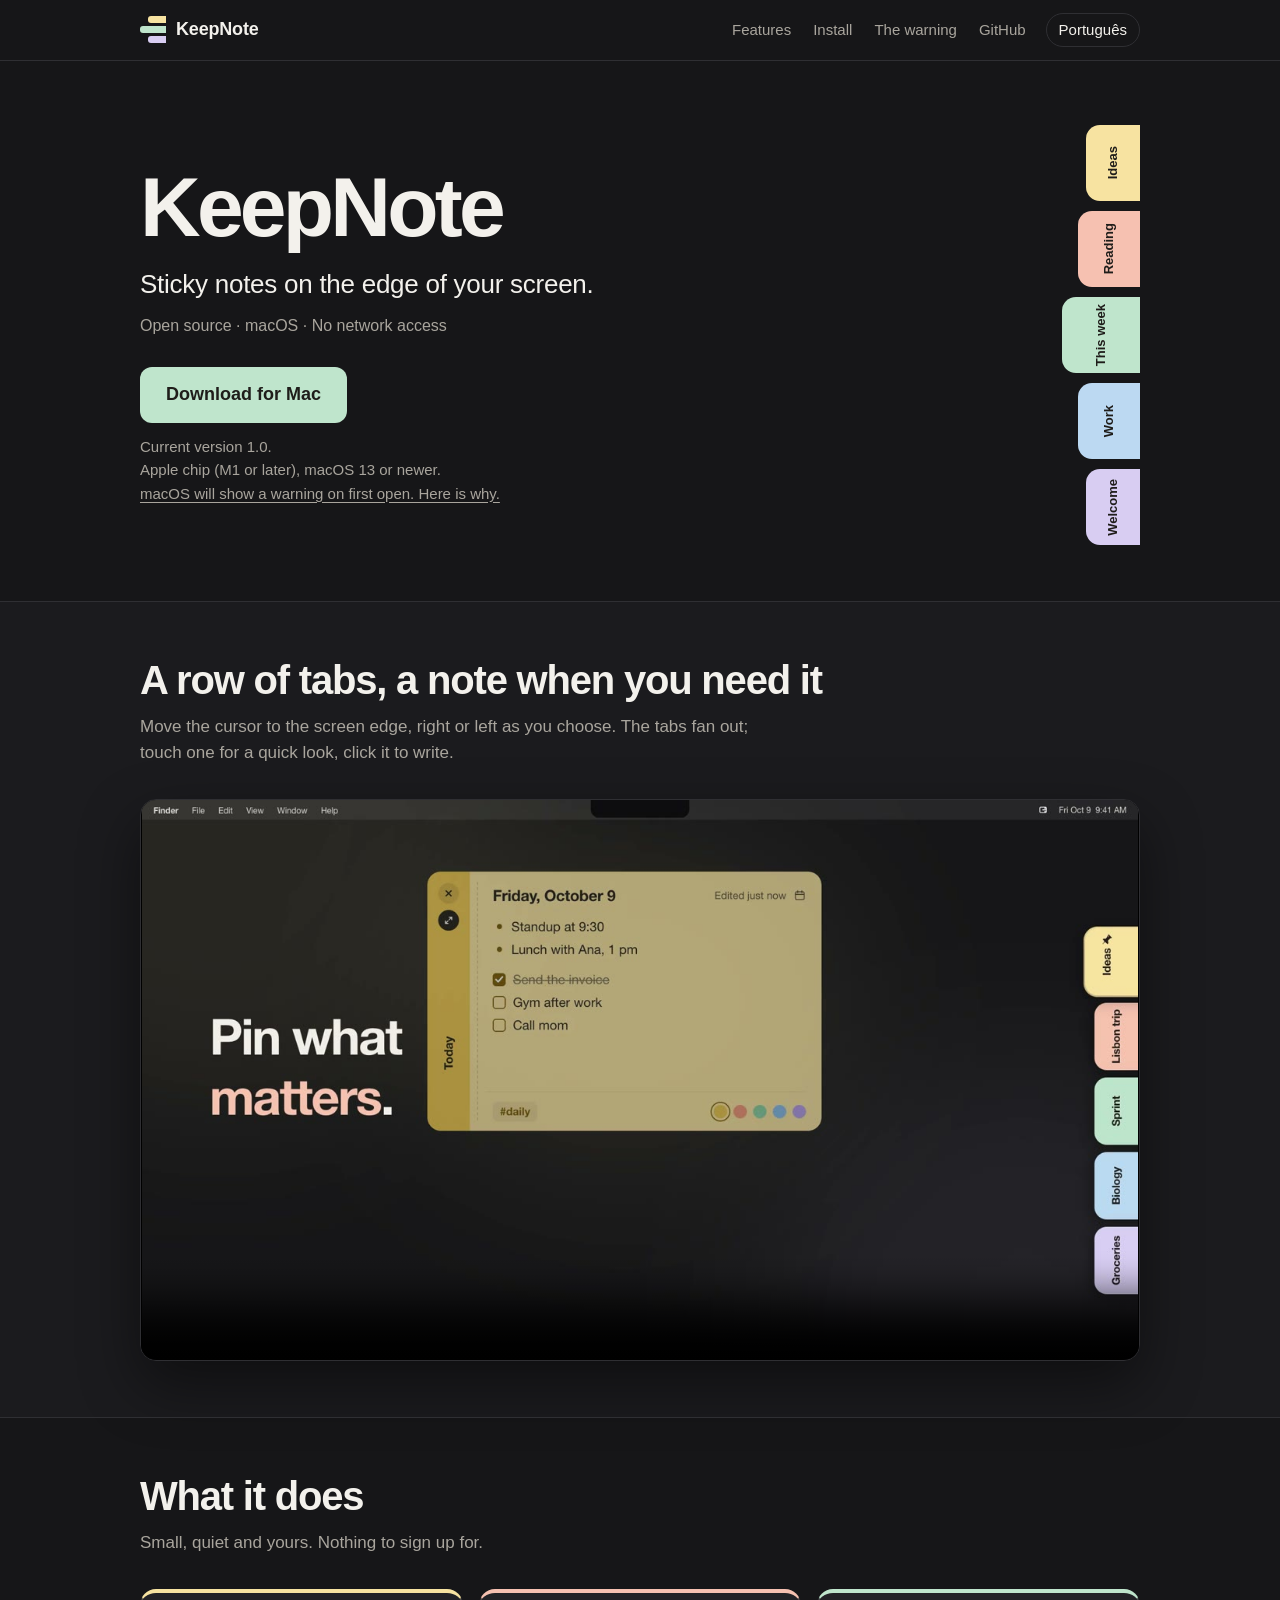
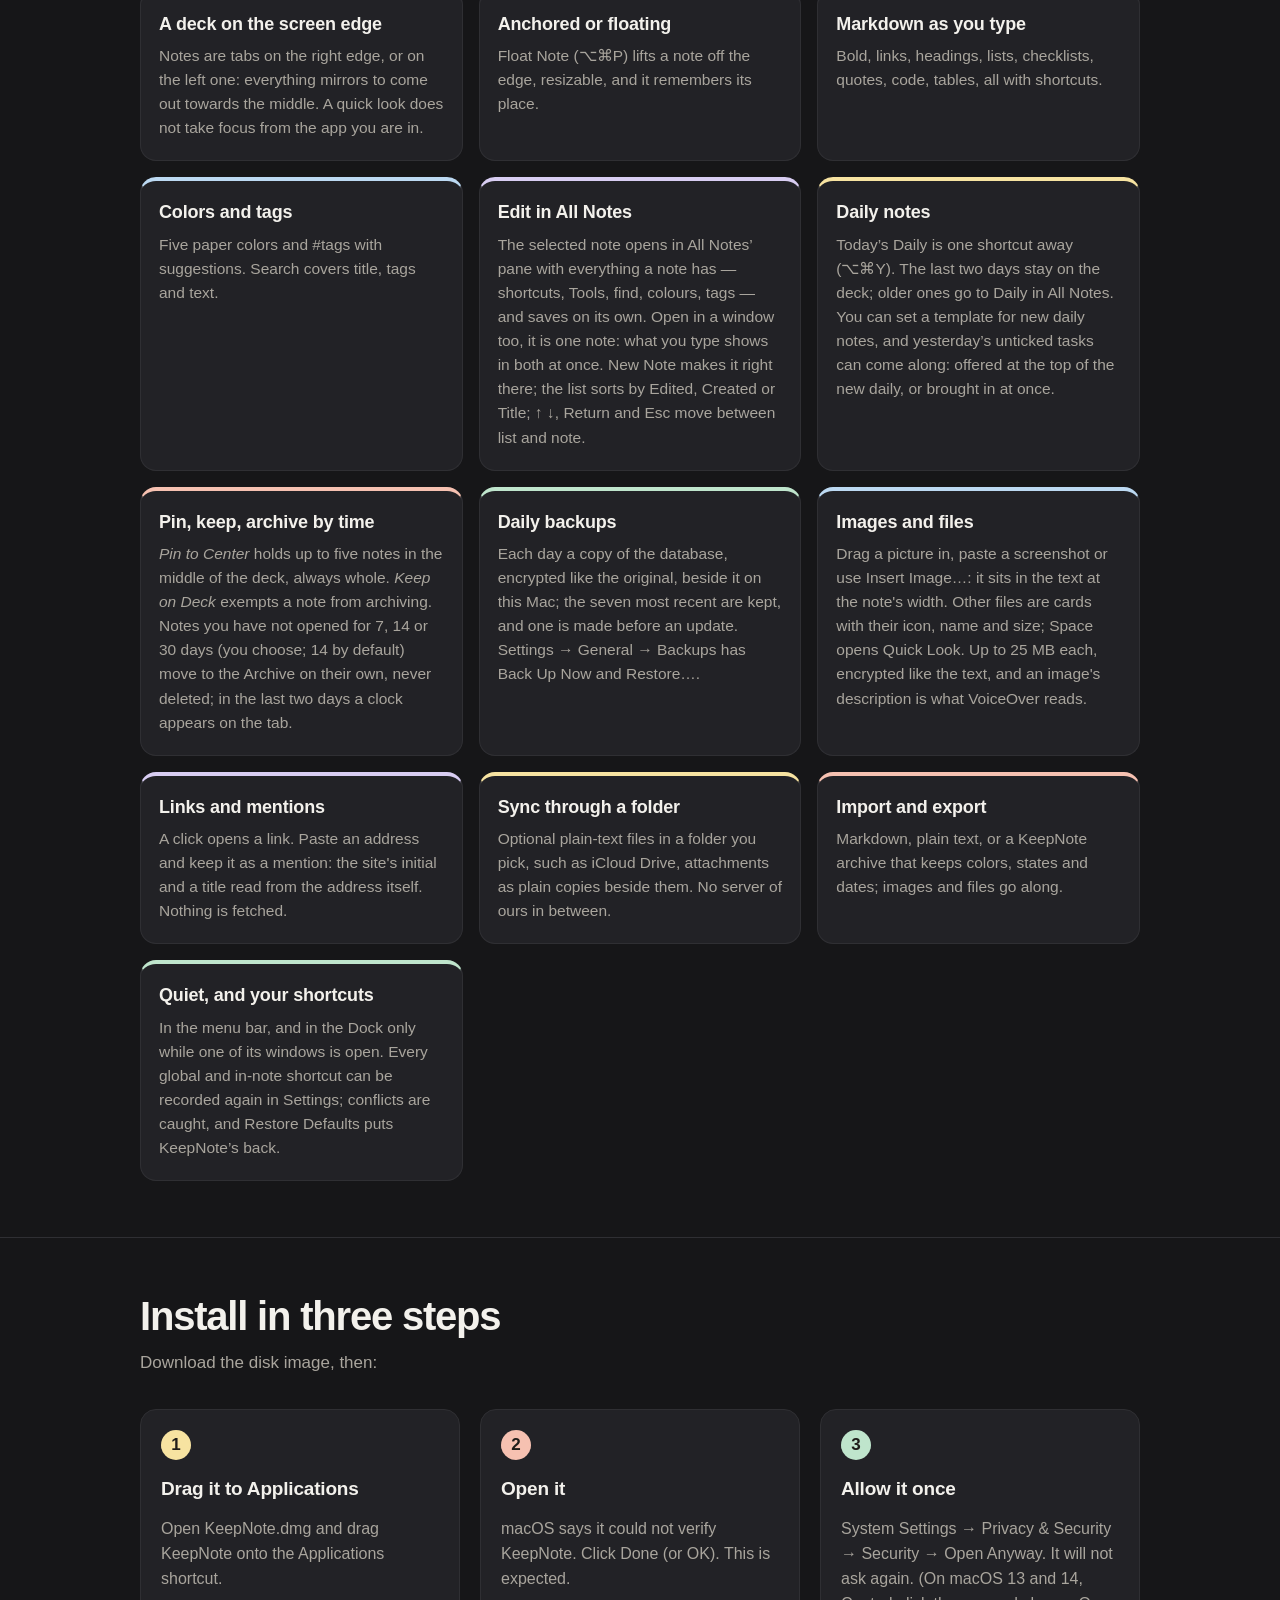
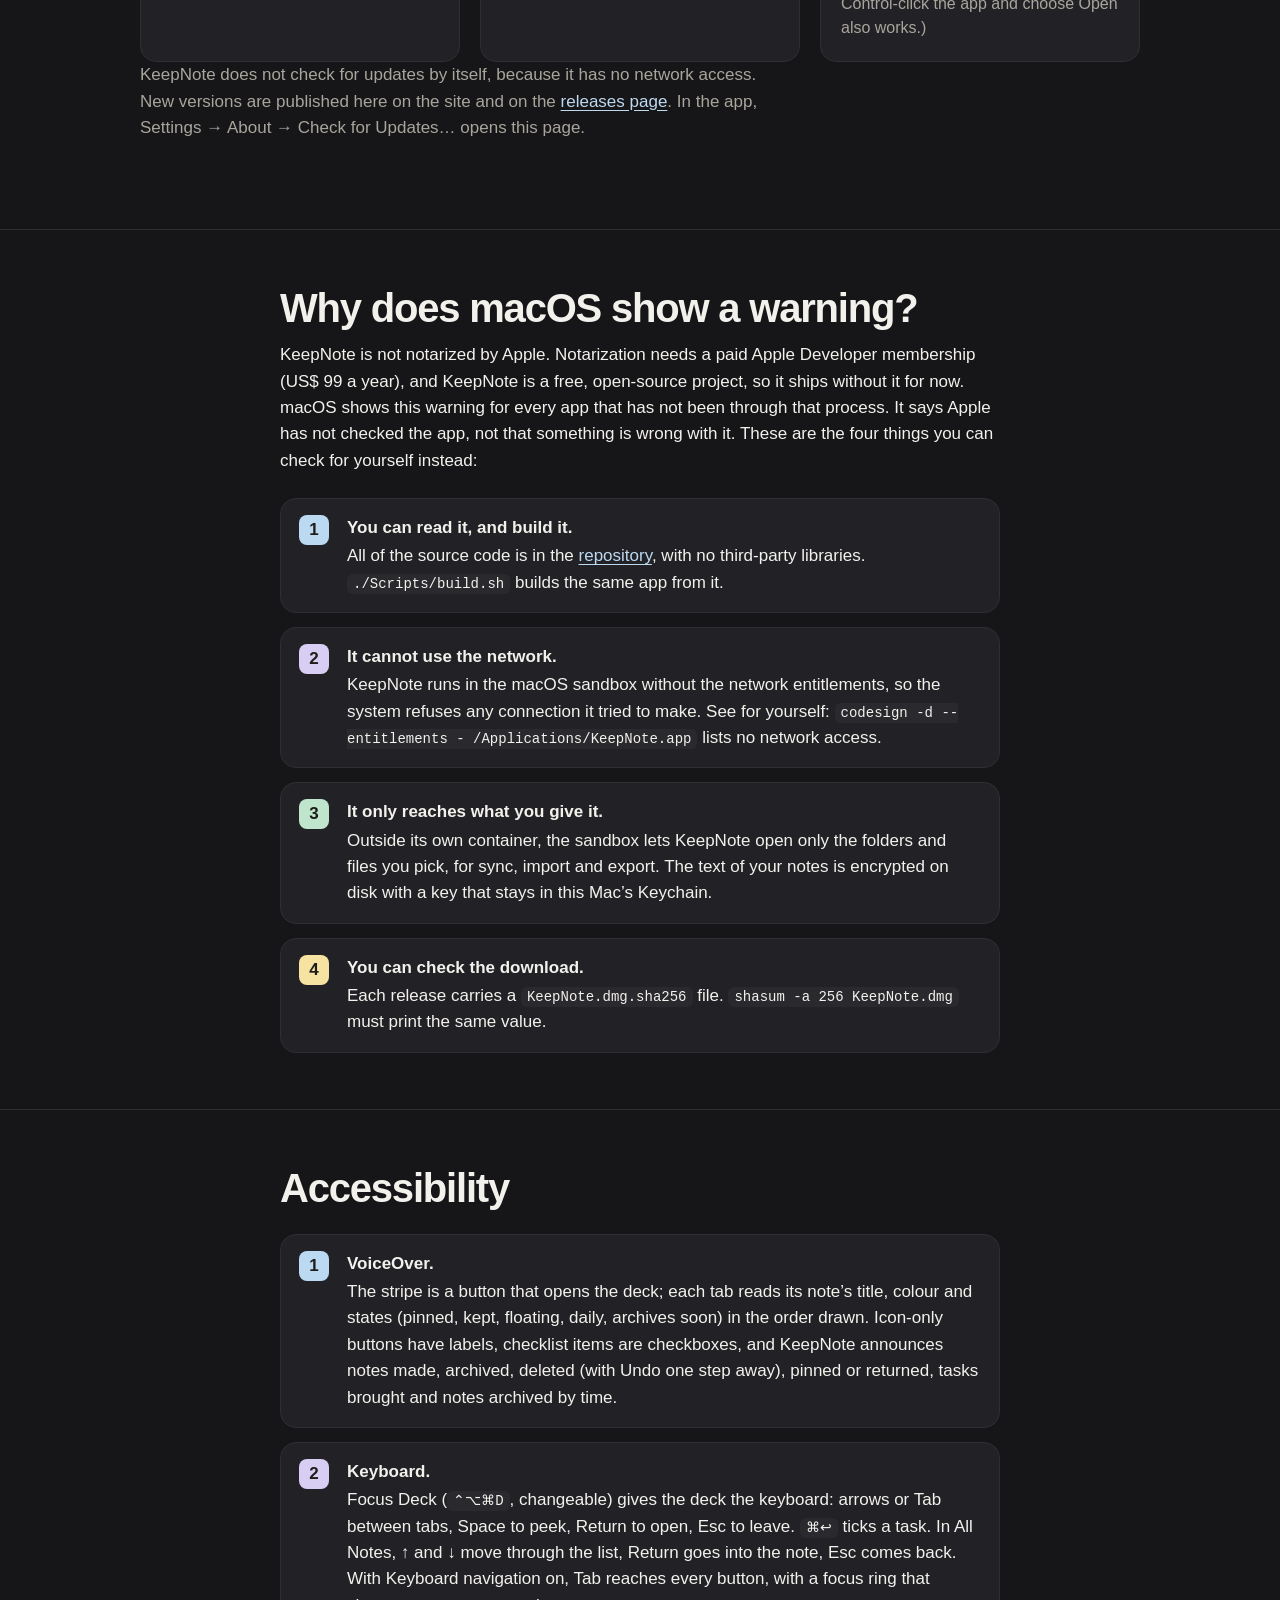
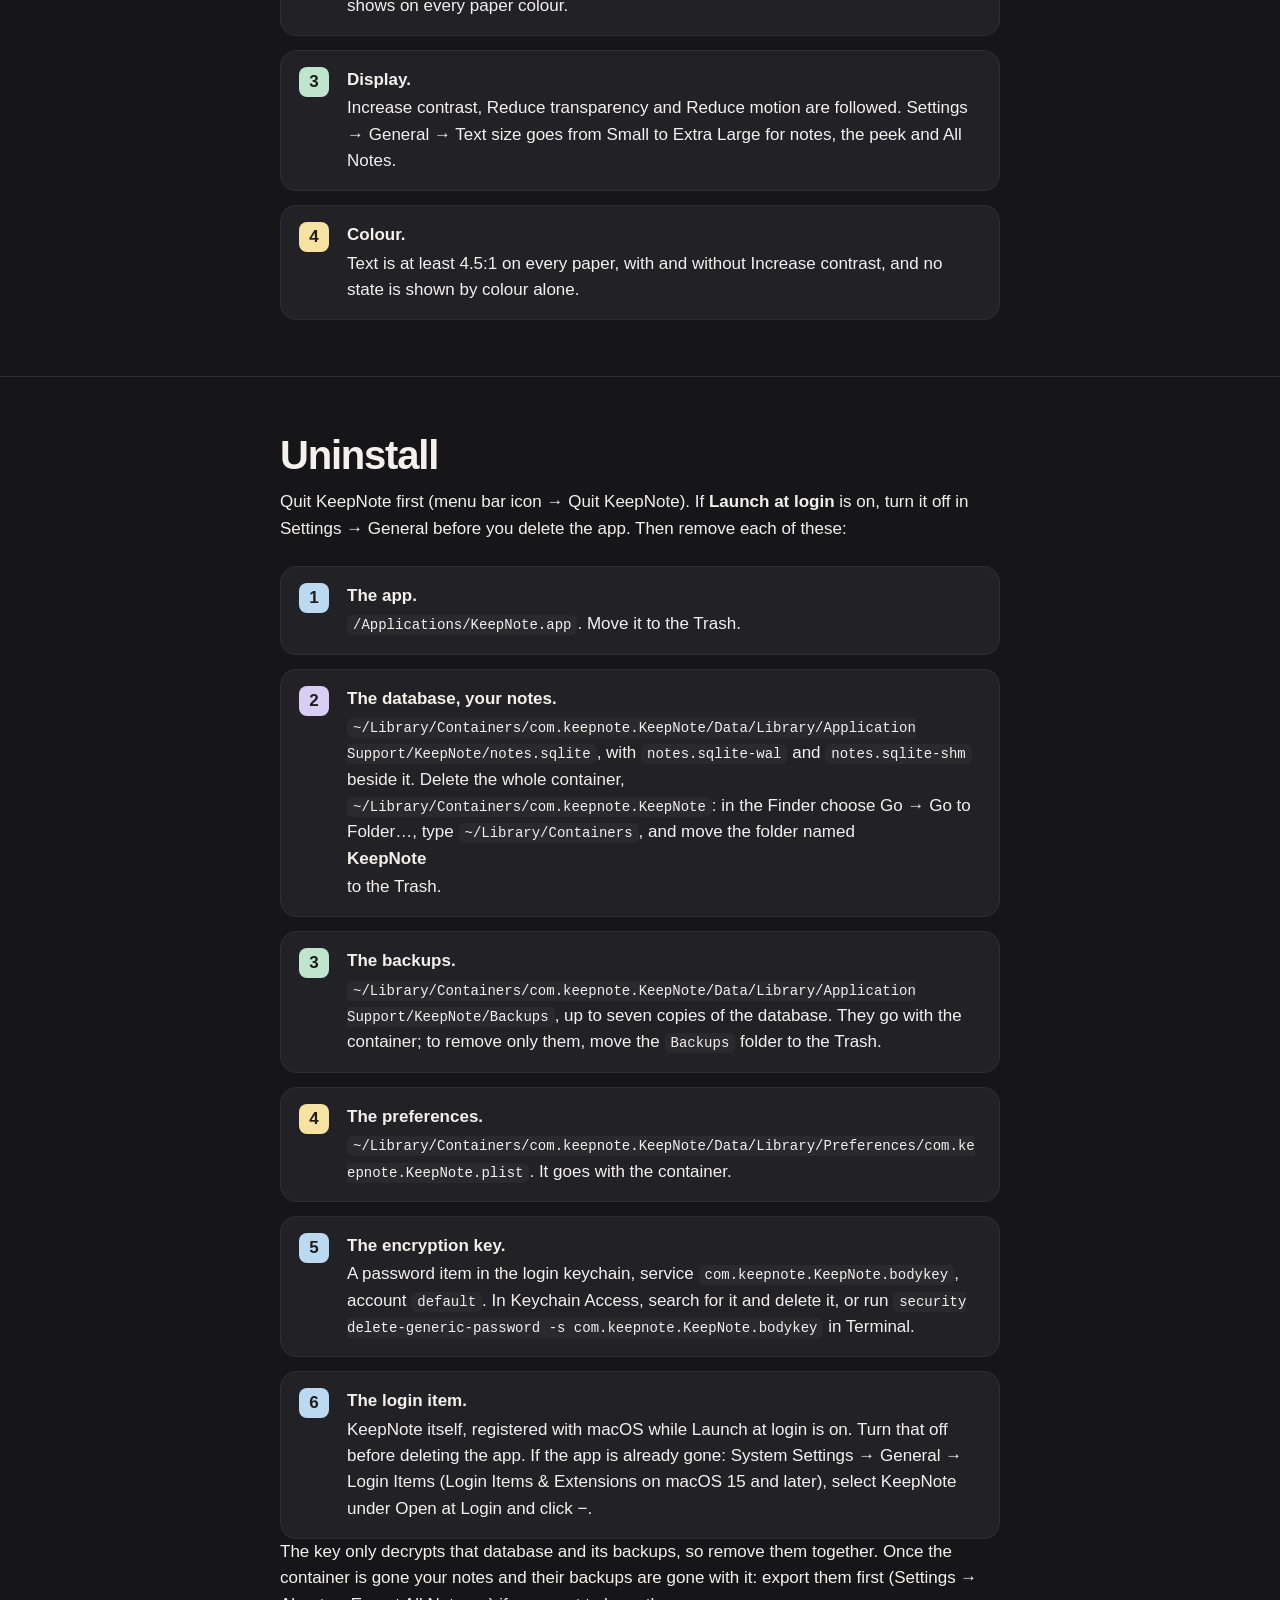
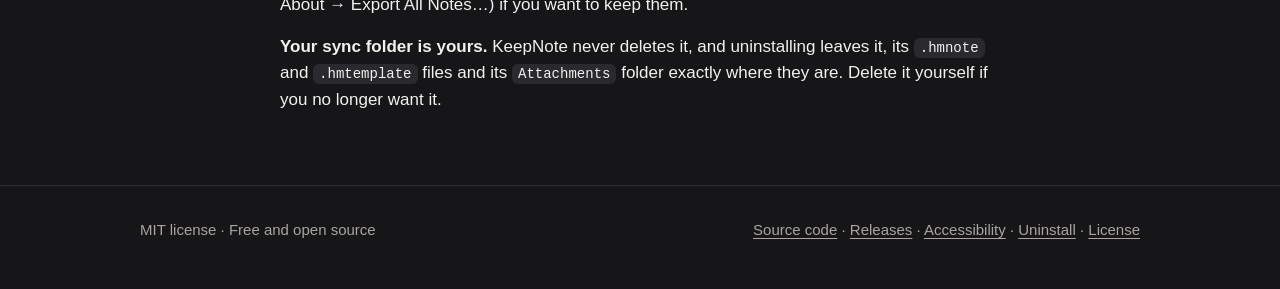
==== commit 681825ce: "README, README.pt-BR and both site pages: a click opens a link, and pasted addresses can become ment" ====
--- a/docs/index.html
+++ b/docs/index.html
@@ -109,6 +109,7 @@
       <li><h3>Pin, keep, archive by time</h3><p><em>Pin to Center</em> holds up to five notes in the middle of the deck, always whole. <em>Keep on Deck</em> exempts a note from archiving. Notes you have not opened for 7, 14 or 30 days (you choose; 14 by default) move to the Archive on their own, never deleted; in the last two days a clock appears on the tab.</p></li>
       <li><h3>Daily backups</h3><p>Each day a copy of the database, encrypted like the original, beside it on this Mac; the seven most recent are kept, and one is made before an update. Settings → General → Backups has Back Up Now and Restore….</p></li>
       <li><h3>Images and files</h3><p>Drag a picture in, paste a screenshot or use Insert Image…: it sits in the text at the note's width. Other files are cards with their icon, name and size; Space opens Quick Look. Up to 25 MB each, encrypted like the text, and an image's description is what VoiceOver reads.</p></li>
+      <li><h3>Links and mentions</h3><p>A click opens a link. Paste an address and keep it as a mention: the site's initial and a title read from the address itself. Nothing is fetched.</p></li>
       <li><h3>Sync through a folder</h3><p>Optional plain-text files in a folder you pick, such as iCloud Drive, attachments as plain copies beside them. No server of ours in between.</p></li>
       <li><h3>Import and export</h3><p>Markdown, plain text, or a KeepNote archive that keeps colors, states and dates; images and files go along.</p></li>
       <li><h3>Quiet, and your shortcuts</h3><p>In the menu bar, and in the Dock only while one of its windows is open. Every global and in-note shortcut can be recorded again in Settings; conflicts are caught, and Restore Defaults puts KeepNote’s back.</p></li>
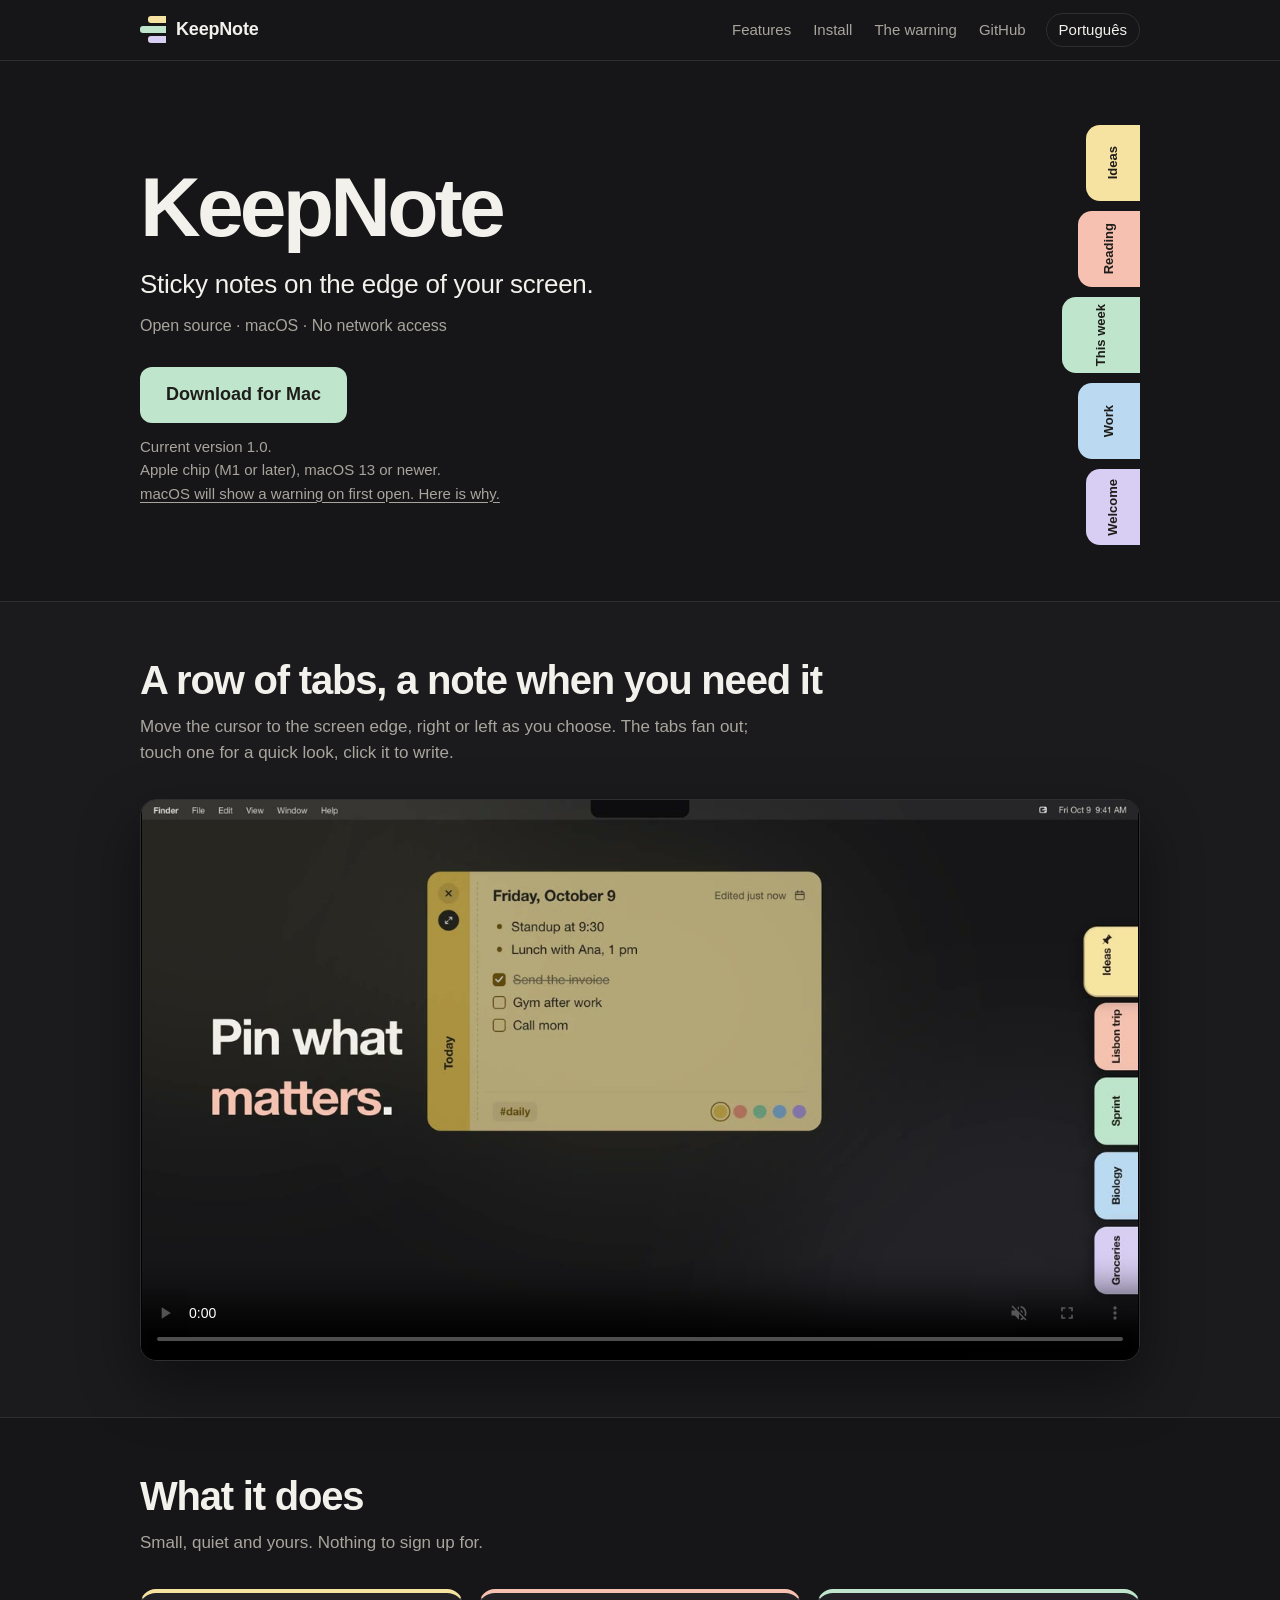
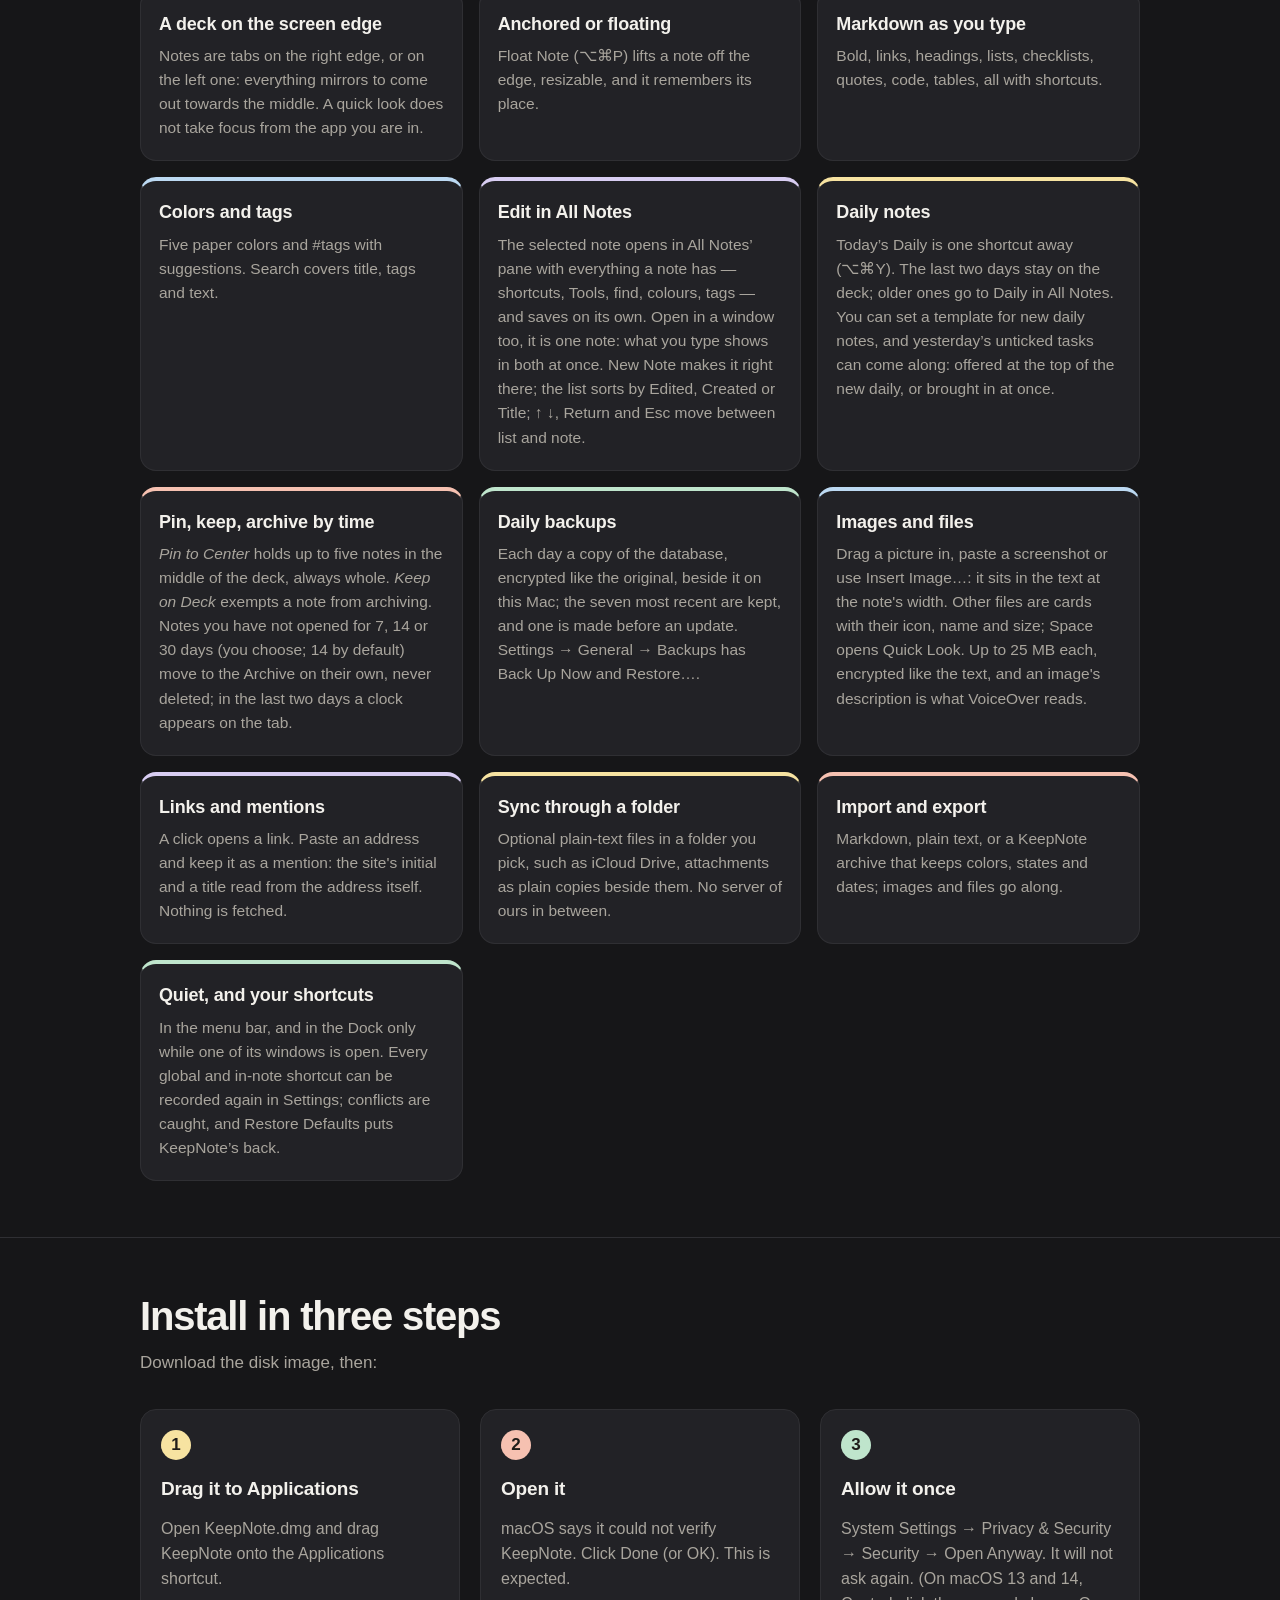
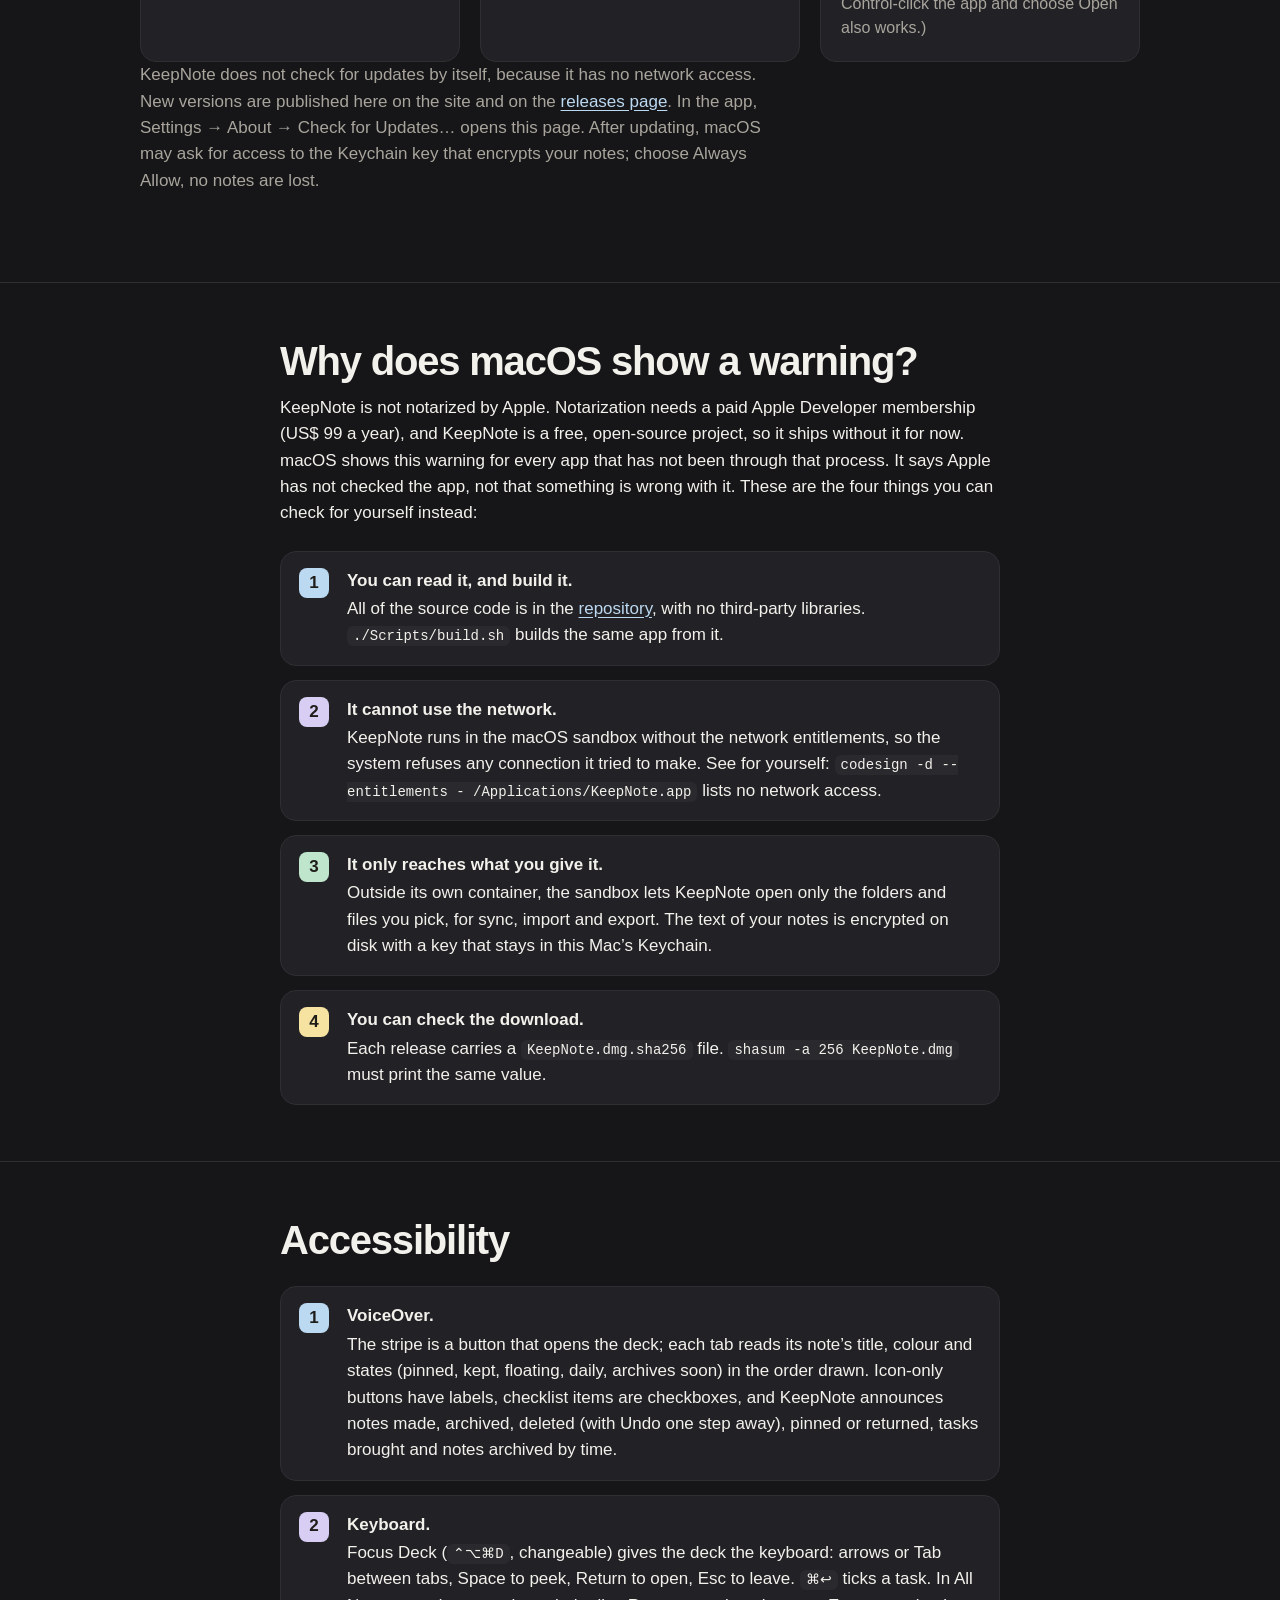
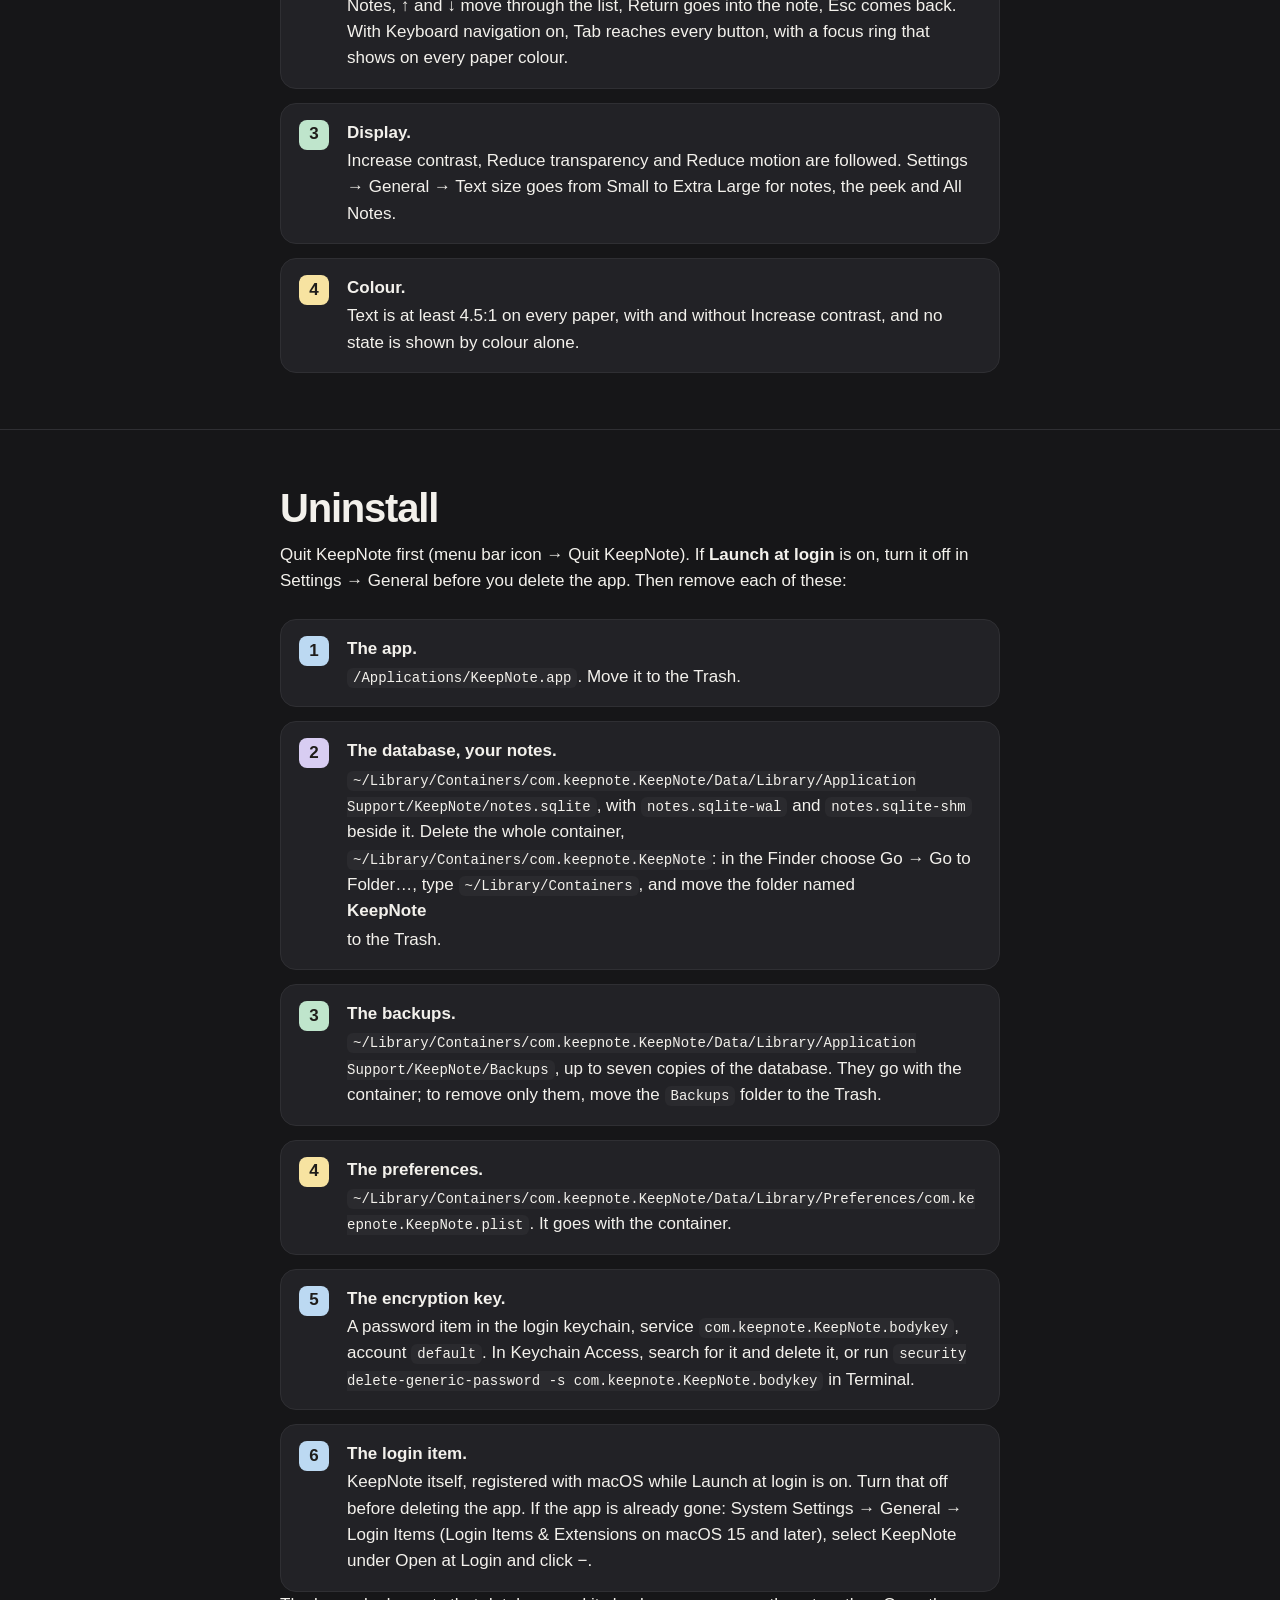
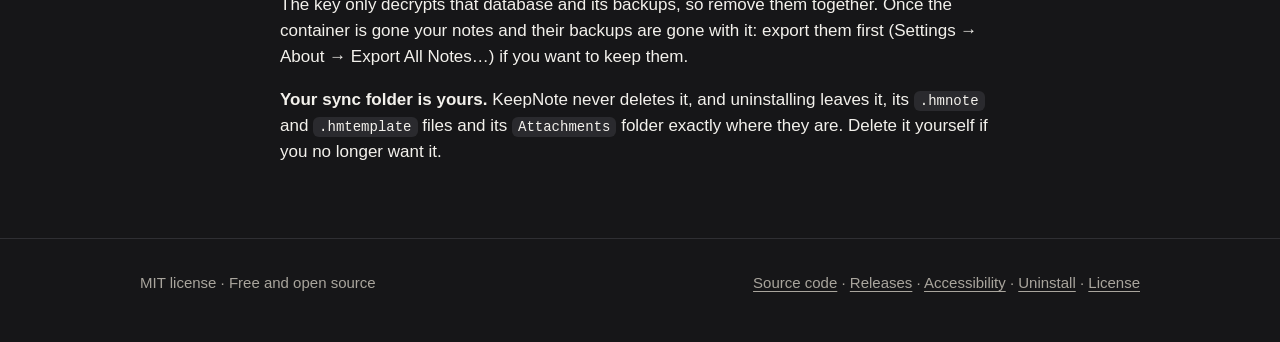
==== commit 7b2b46b7: "README, README.pt-BR and both site pages: after an update macOS may ask once for the Keychain key of" ====
--- a/docs/index.html
+++ b/docs/index.html
@@ -135,7 +135,7 @@
         <p>System Settings → Privacy & Security → Security → Open Anyway. It will not ask again. (On macOS 13 and 14, Control-click the app and choose Open also works.)</p>
       </li>
     </ol>
-    <p class="sub">KeepNote does not check for updates by itself, because it has no network access. New versions are published here on the site and on the <a href="https://github.com/colletpedro/keepnote/releases">releases page</a>. In the app, Settings → About → Check for Updates… opens this page.</p>
+    <p class="sub">KeepNote does not check for updates by itself, because it has no network access. New versions are published here on the site and on the <a href="https://github.com/colletpedro/keepnote/releases">releases page</a>. In the app, Settings → About → Check for Updates… opens this page. After updating, macOS may ask for access to the Keychain key that encrypts your notes; choose Always Allow, no notes are lost.</p>
   </div>
 </section>
 
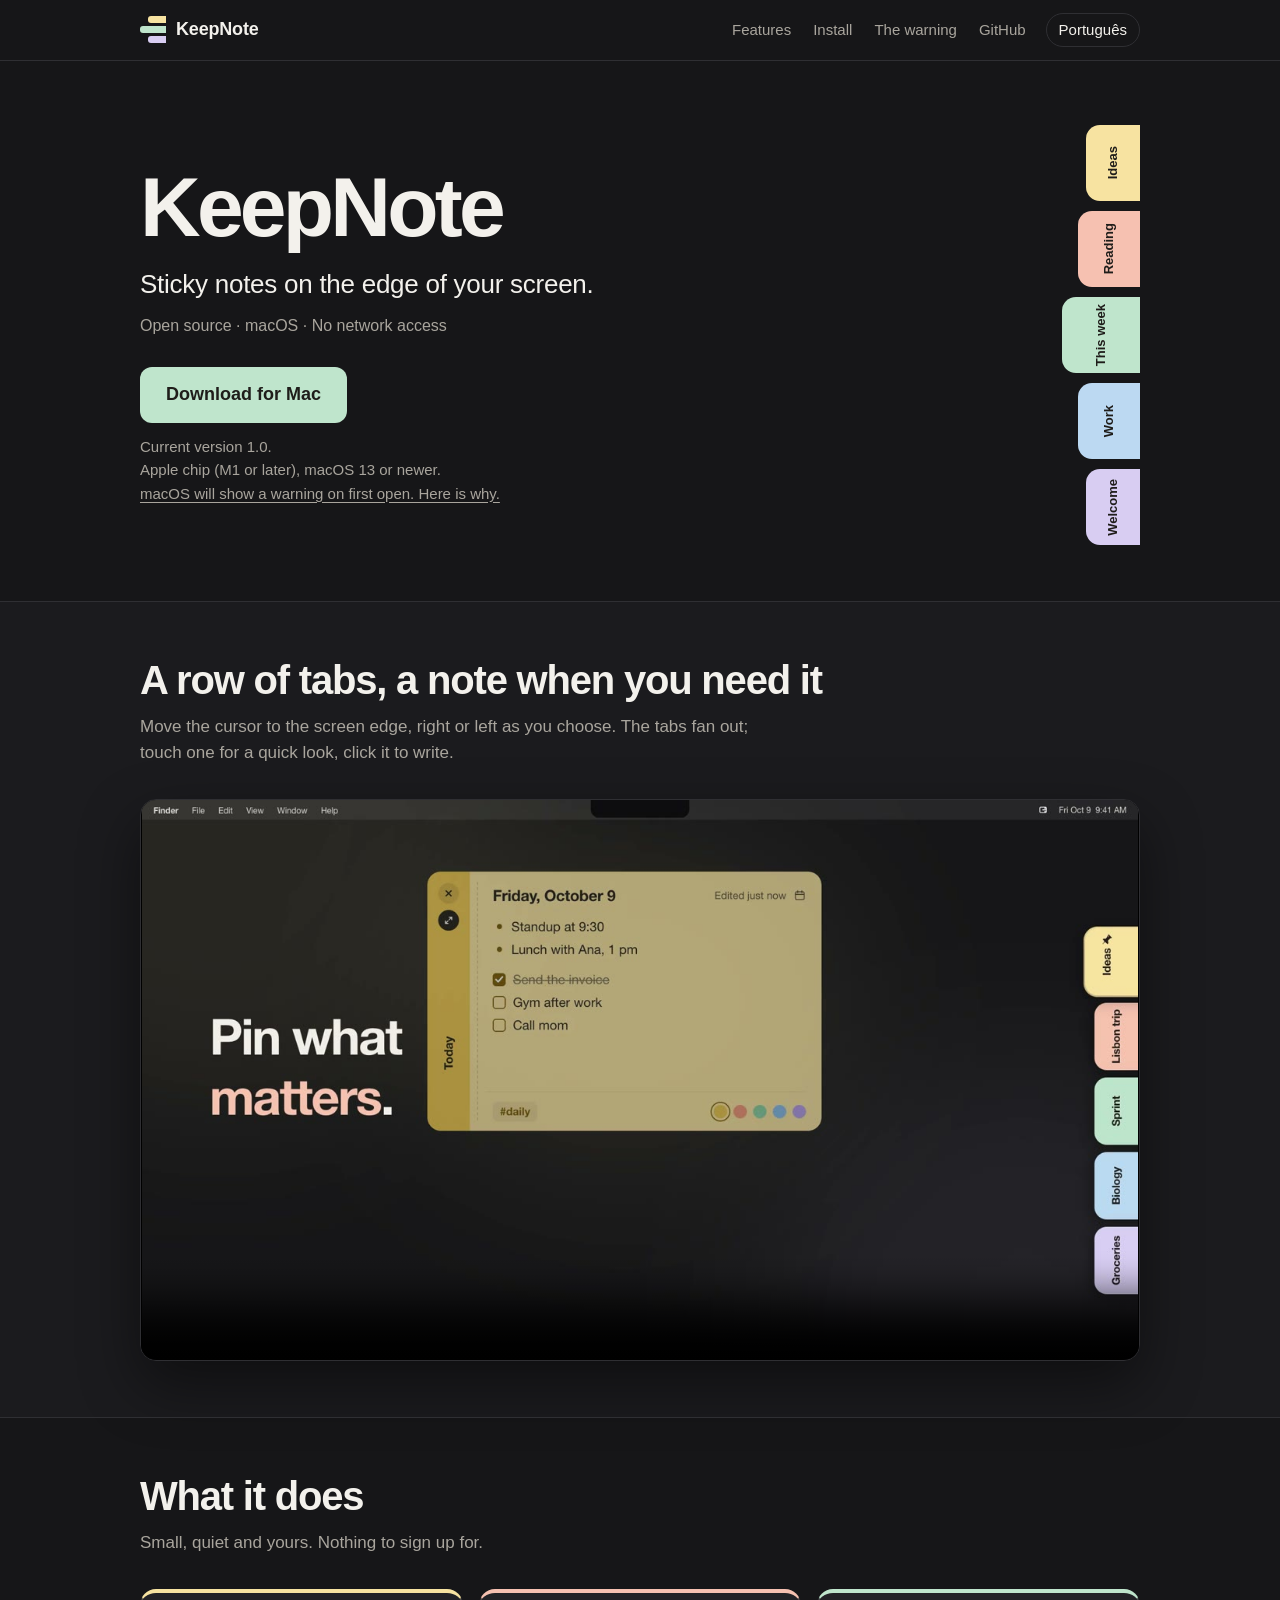
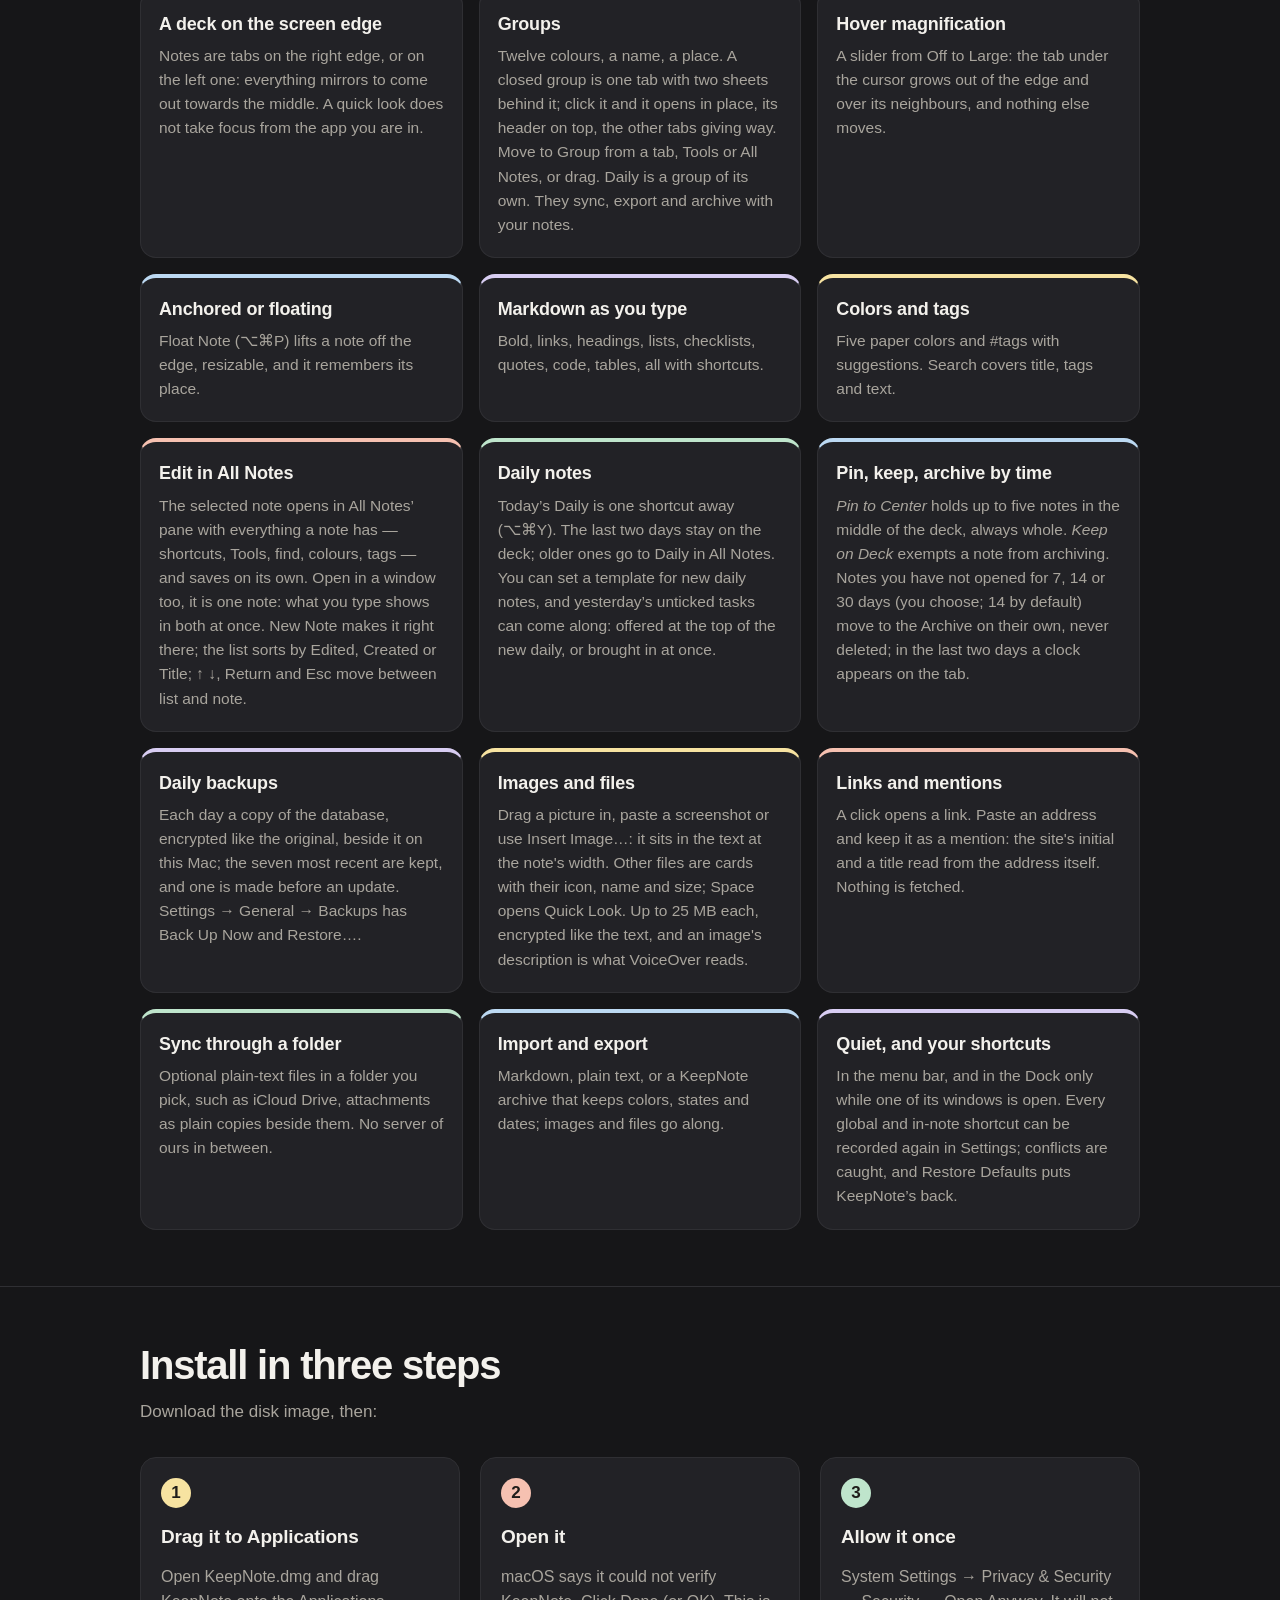
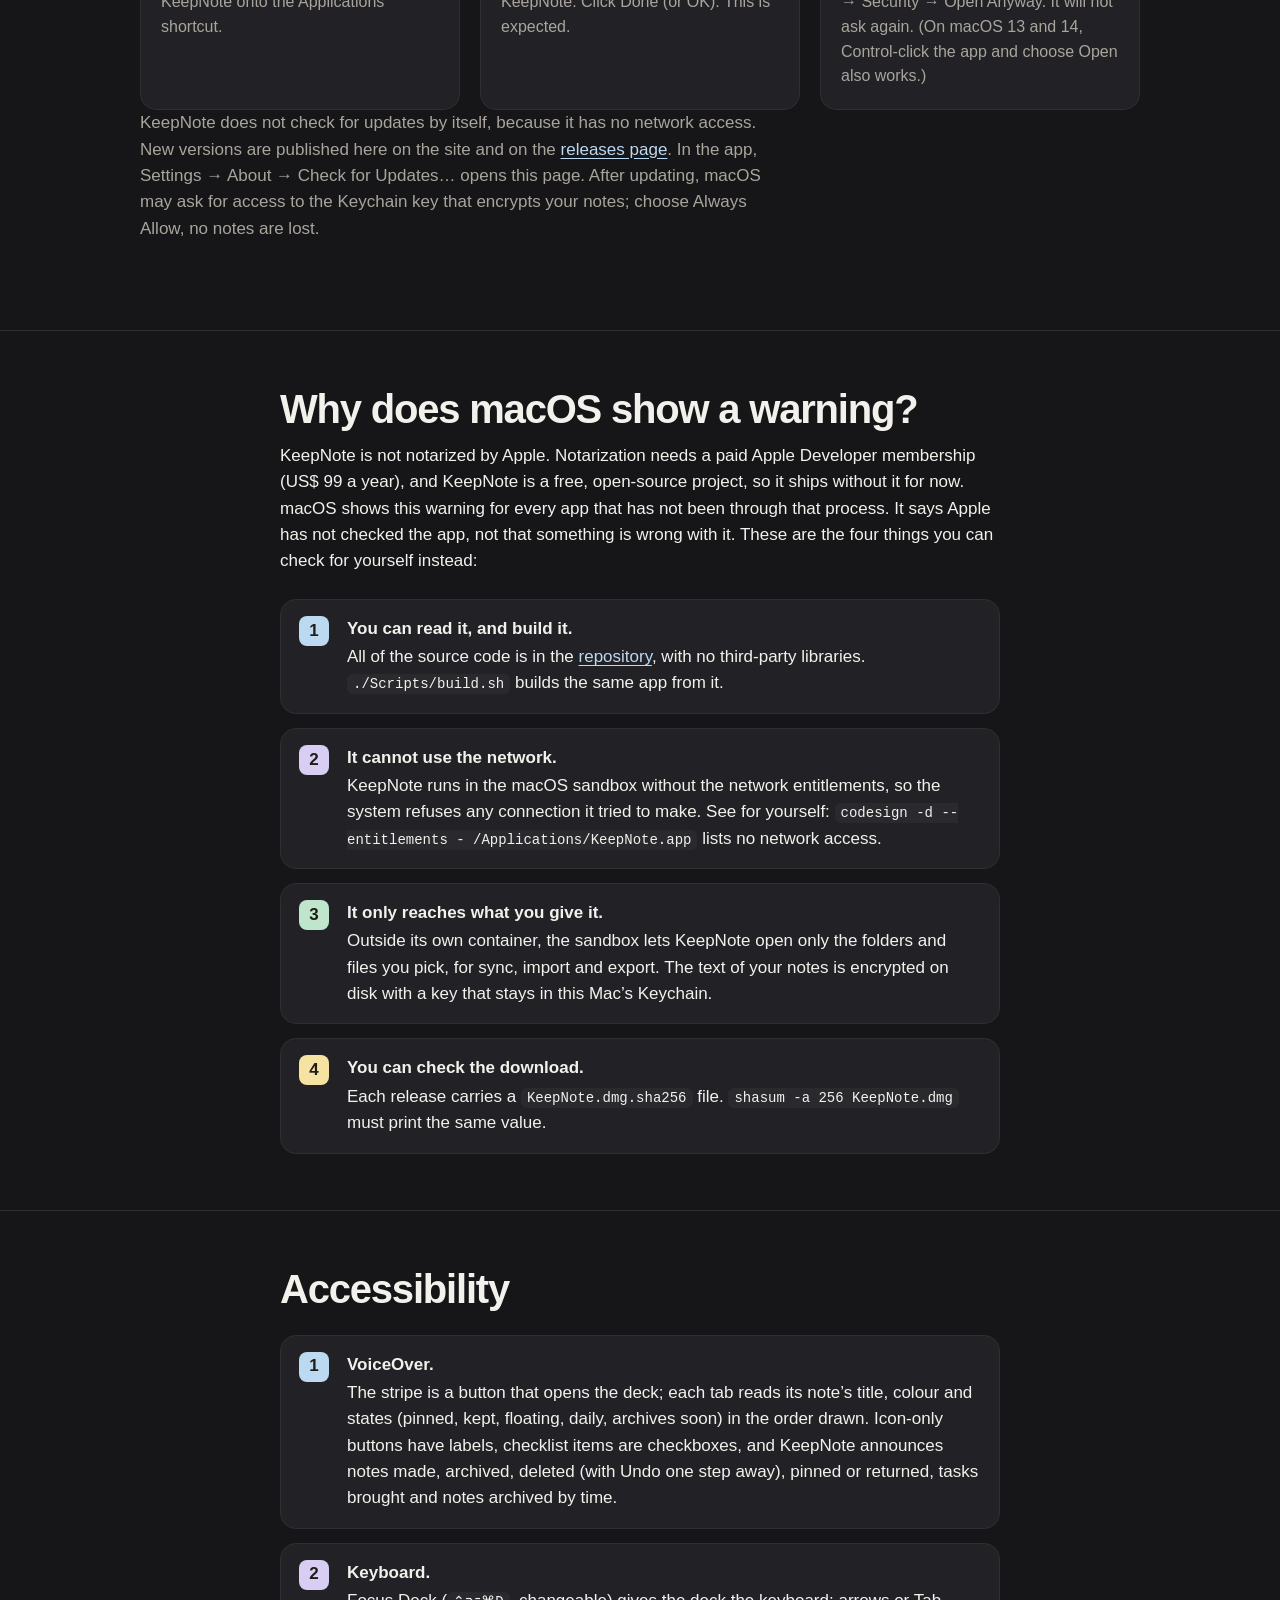
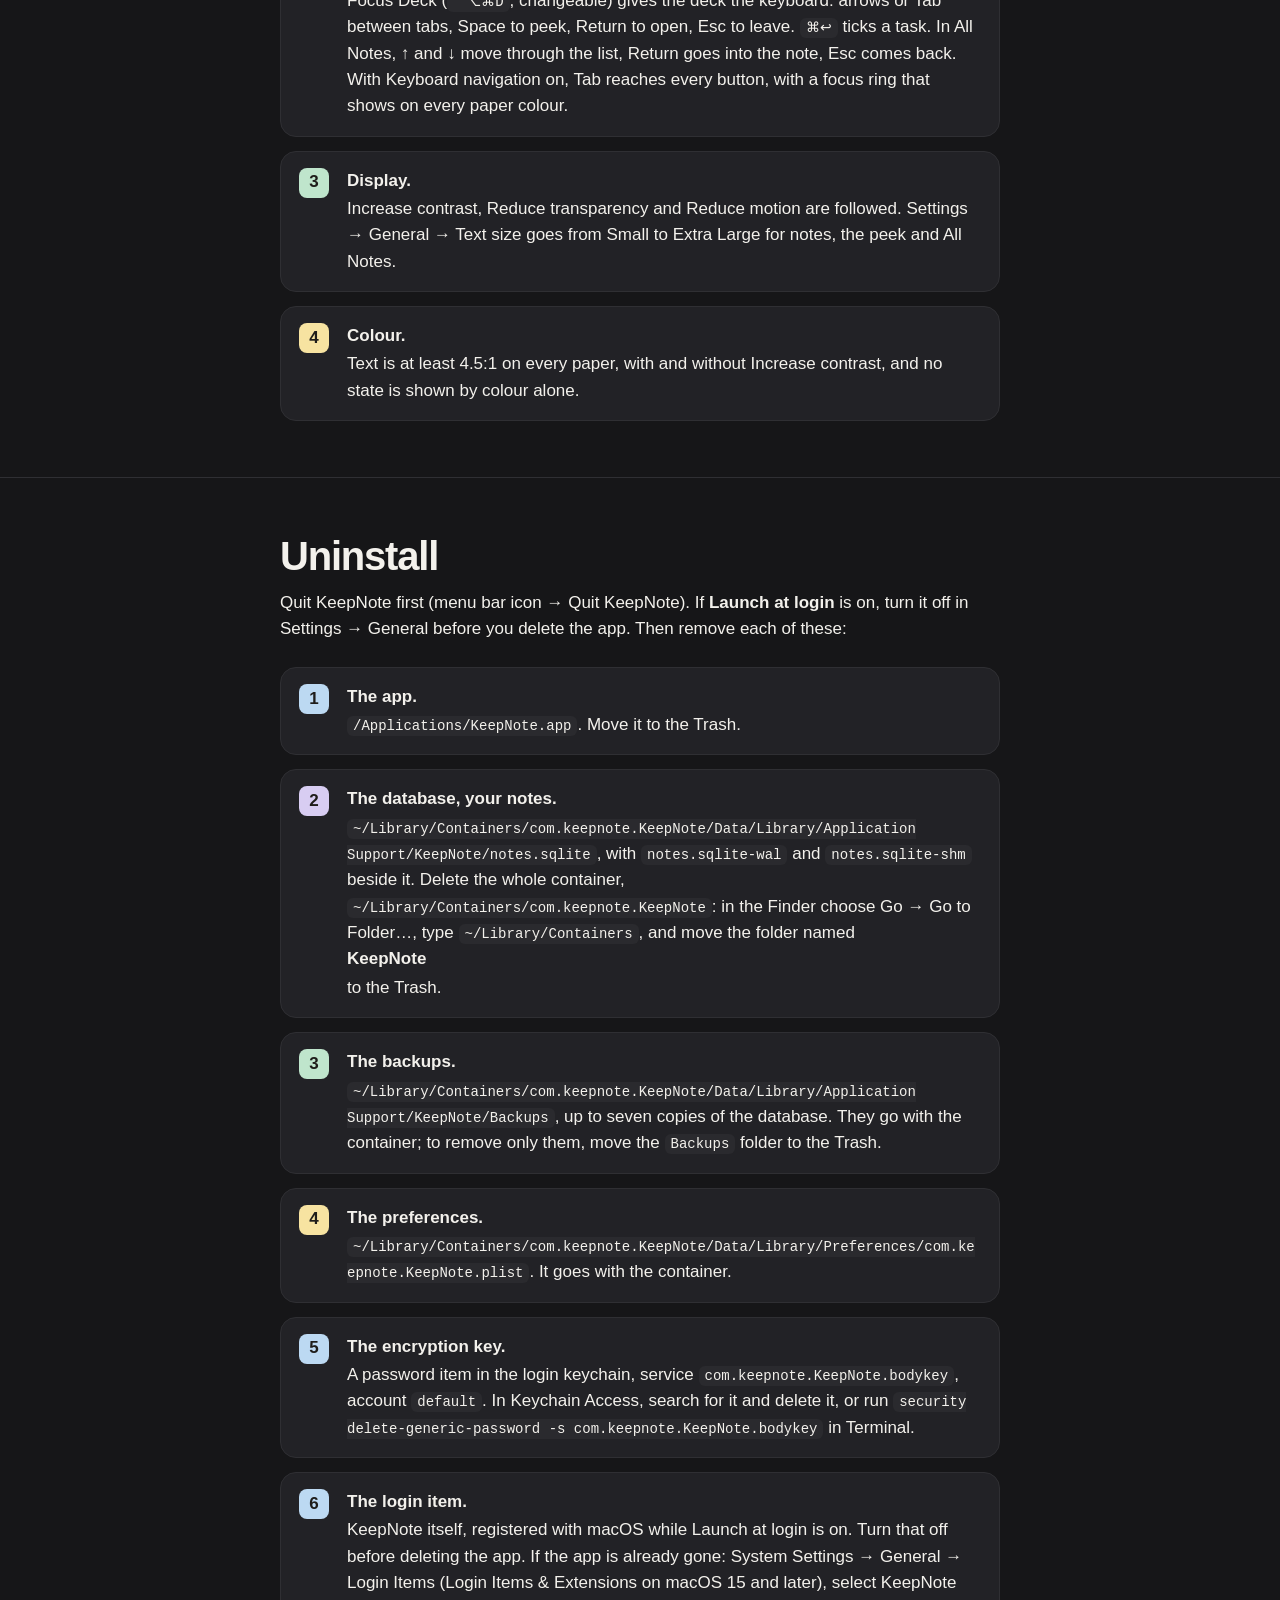
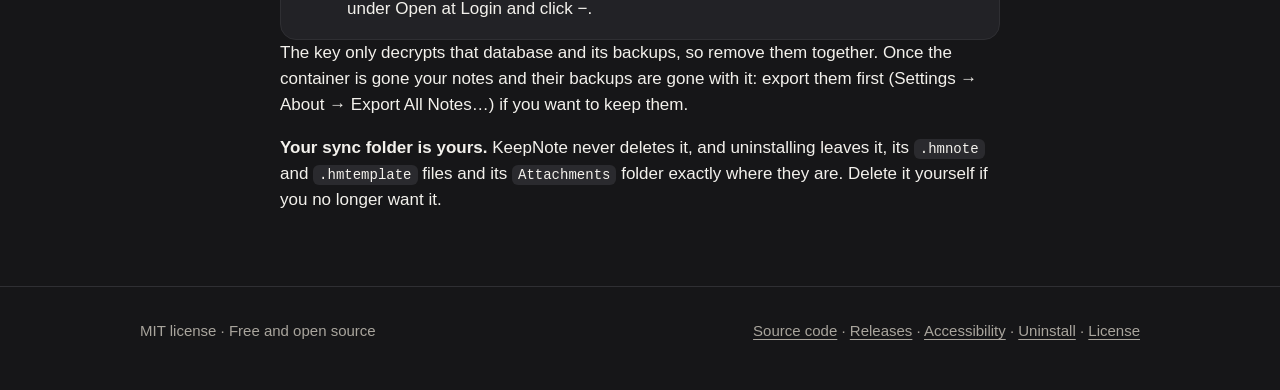
==== commit de85831b: "README, README.pt-BR and both site pages: groups and hover magnification" ====
--- a/docs/index.html
+++ b/docs/index.html
@@ -101,6 +101,8 @@
     <p class="sub">Small, quiet and yours. Nothing to sign up for.</p>
     <ul class="features">
       <li><h3>A deck on the screen edge</h3><p>Notes are tabs on the right edge, or on the left one: everything mirrors to come out towards the middle. A quick look does not take focus from the app you are in.</p></li>
+      <li><h3>Groups</h3><p>Twelve colours, a name, a place. A closed group is one tab with two sheets behind it; click it and it opens in place, its header on top, the other tabs giving way. Move to Group from a tab, Tools or All Notes, or drag. Daily is a group of its own. They sync, export and archive with your notes.</p></li>
+      <li><h3>Hover magnification</h3><p>A slider from Off to Large: the tab under the cursor grows out of the edge and over its neighbours, and nothing else moves.</p></li>
       <li><h3>Anchored or floating</h3><p>Float Note (⌥⌘P) lifts a note off the edge, resizable, and it remembers its place.</p></li>
       <li><h3>Markdown as you type</h3><p>Bold, links, headings, lists, checklists, quotes, code, tables, all with shortcuts.</p></li>
       <li><h3>Colors and tags</h3><p>Five paper colors and #tags with suggestions. Search covers title, tags and text.</p></li>
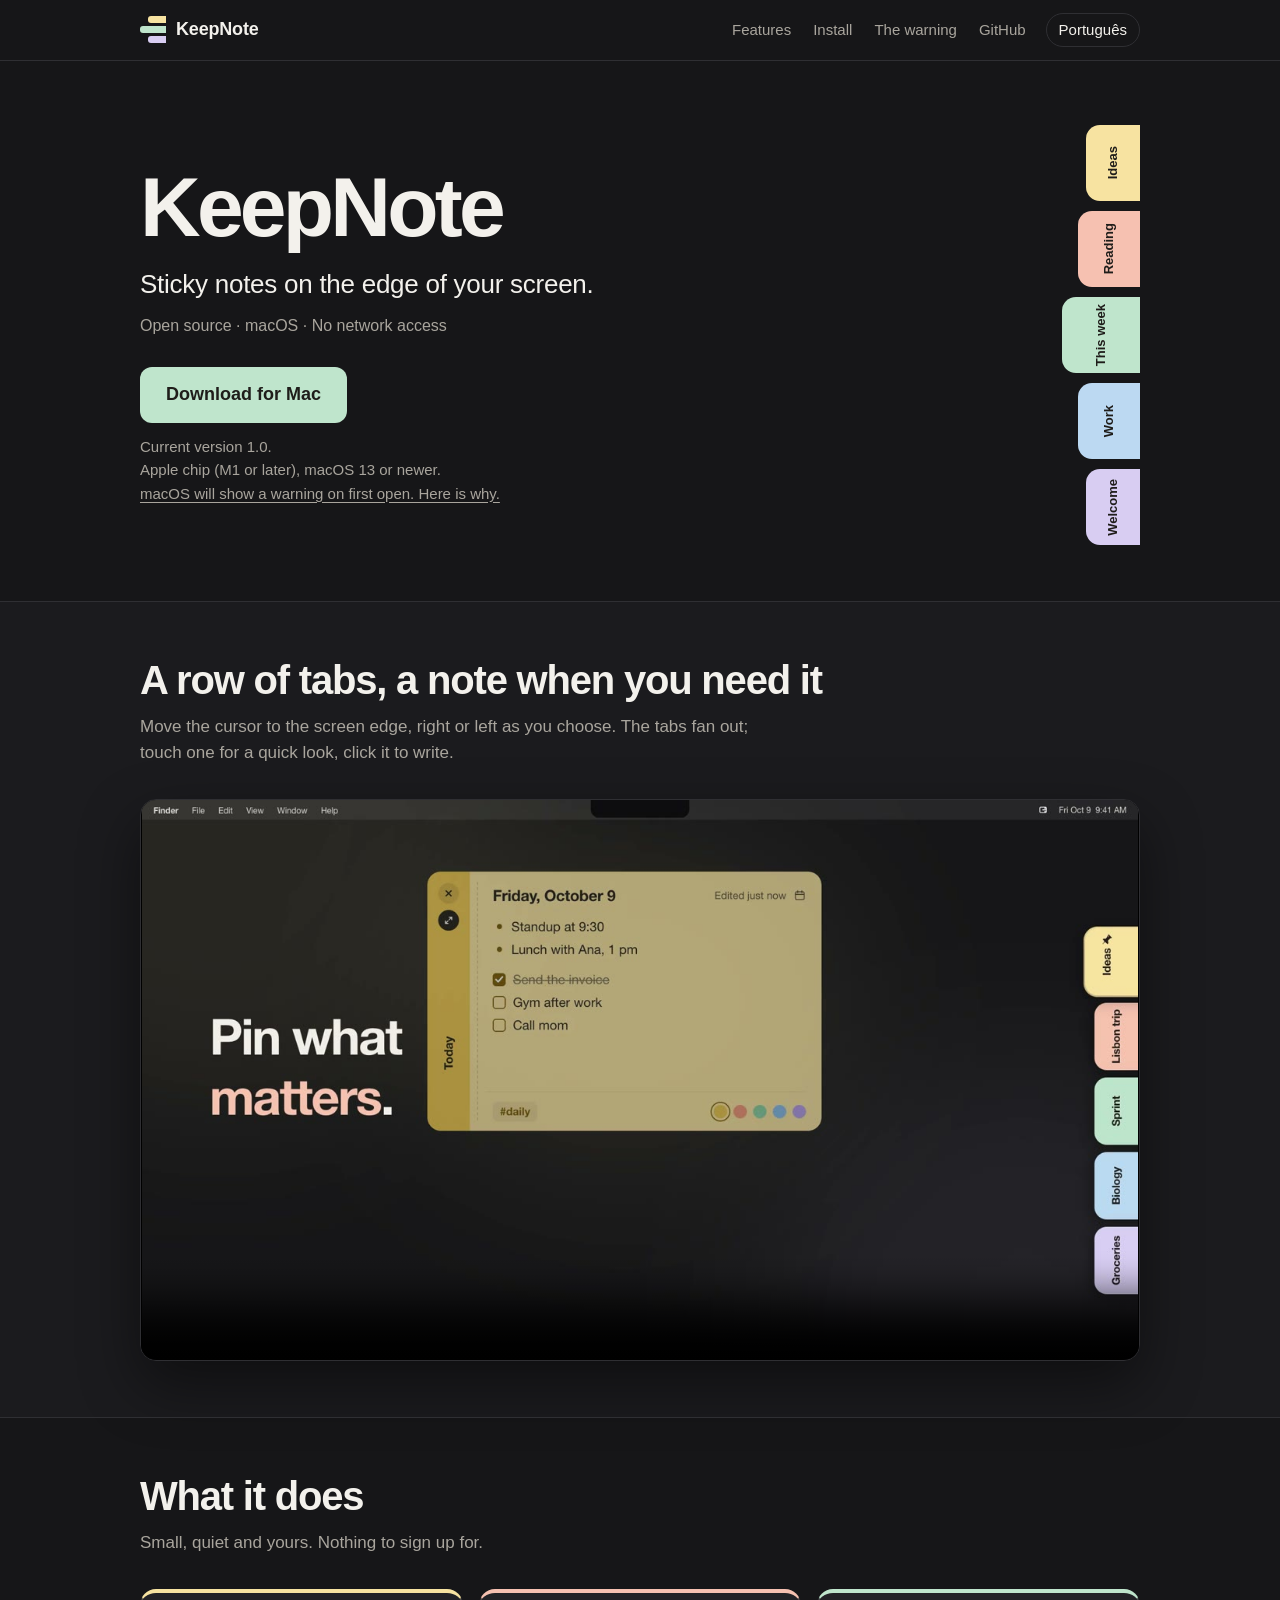
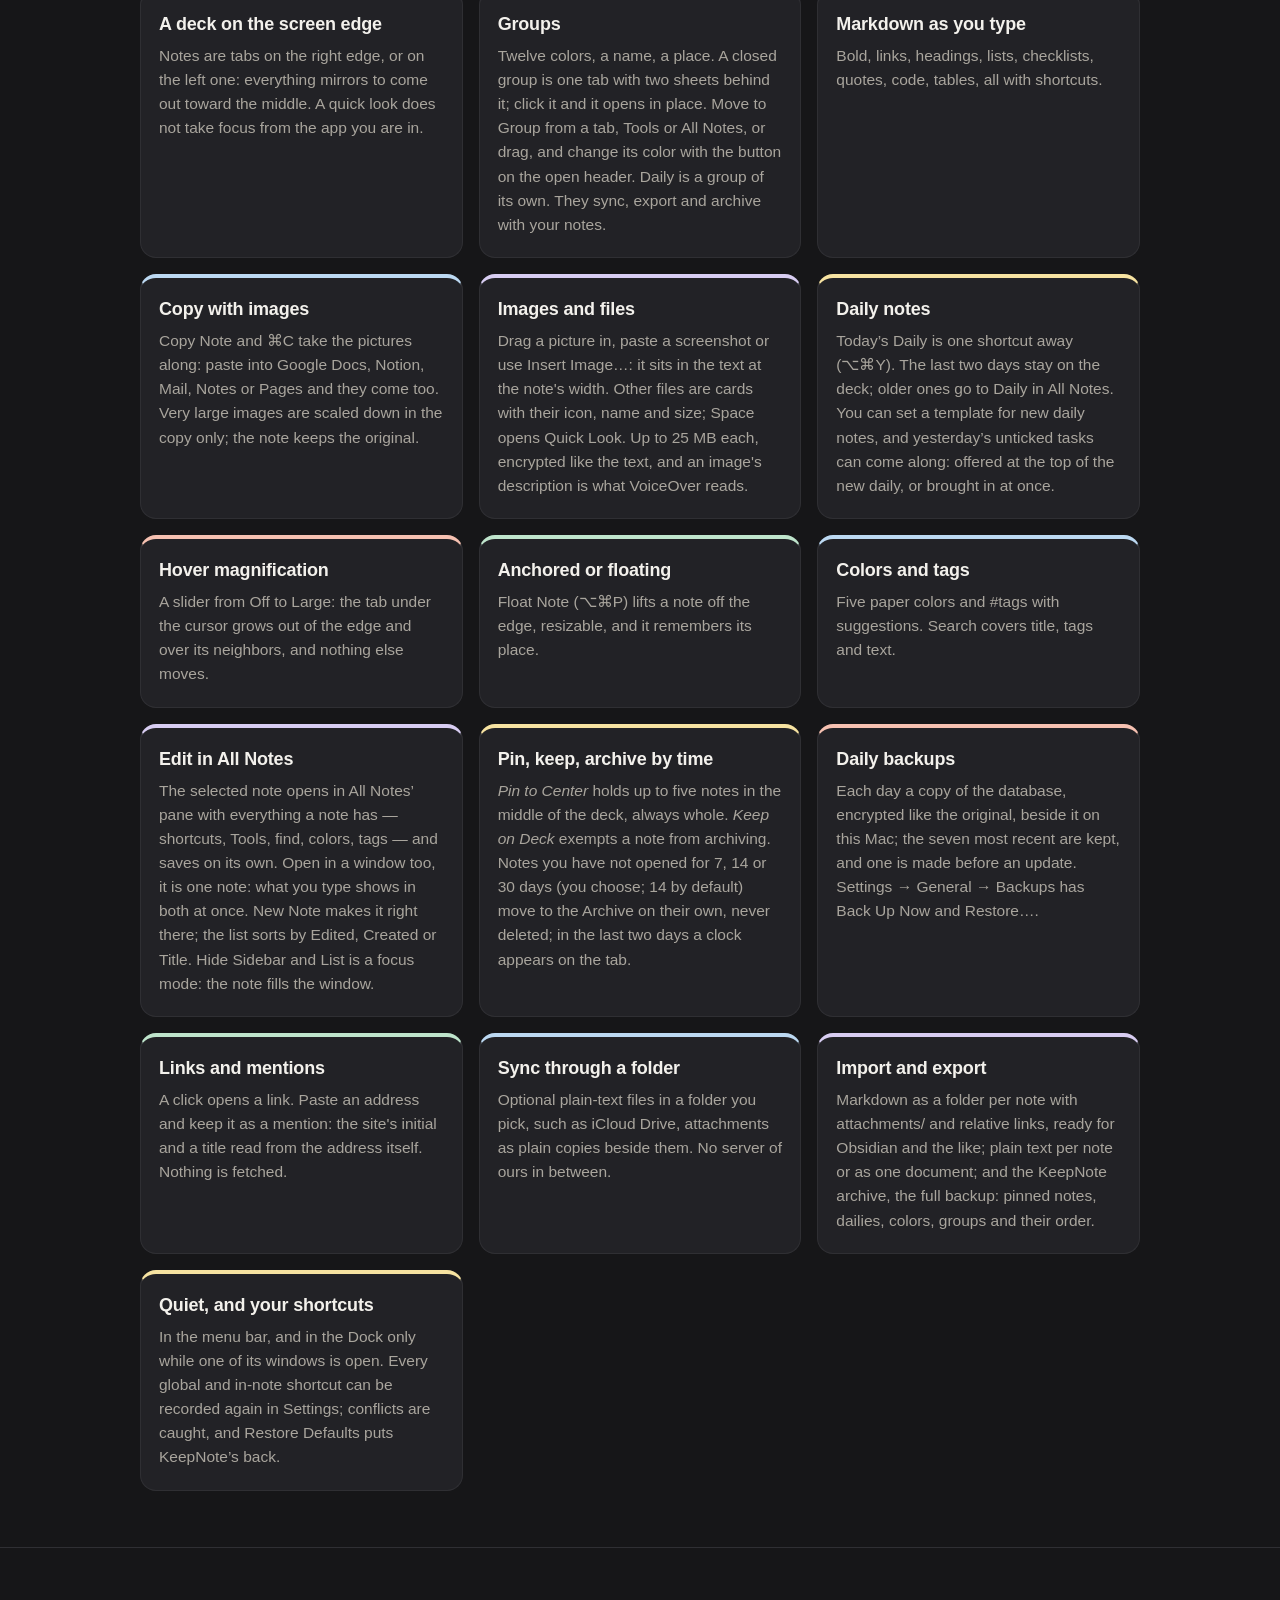
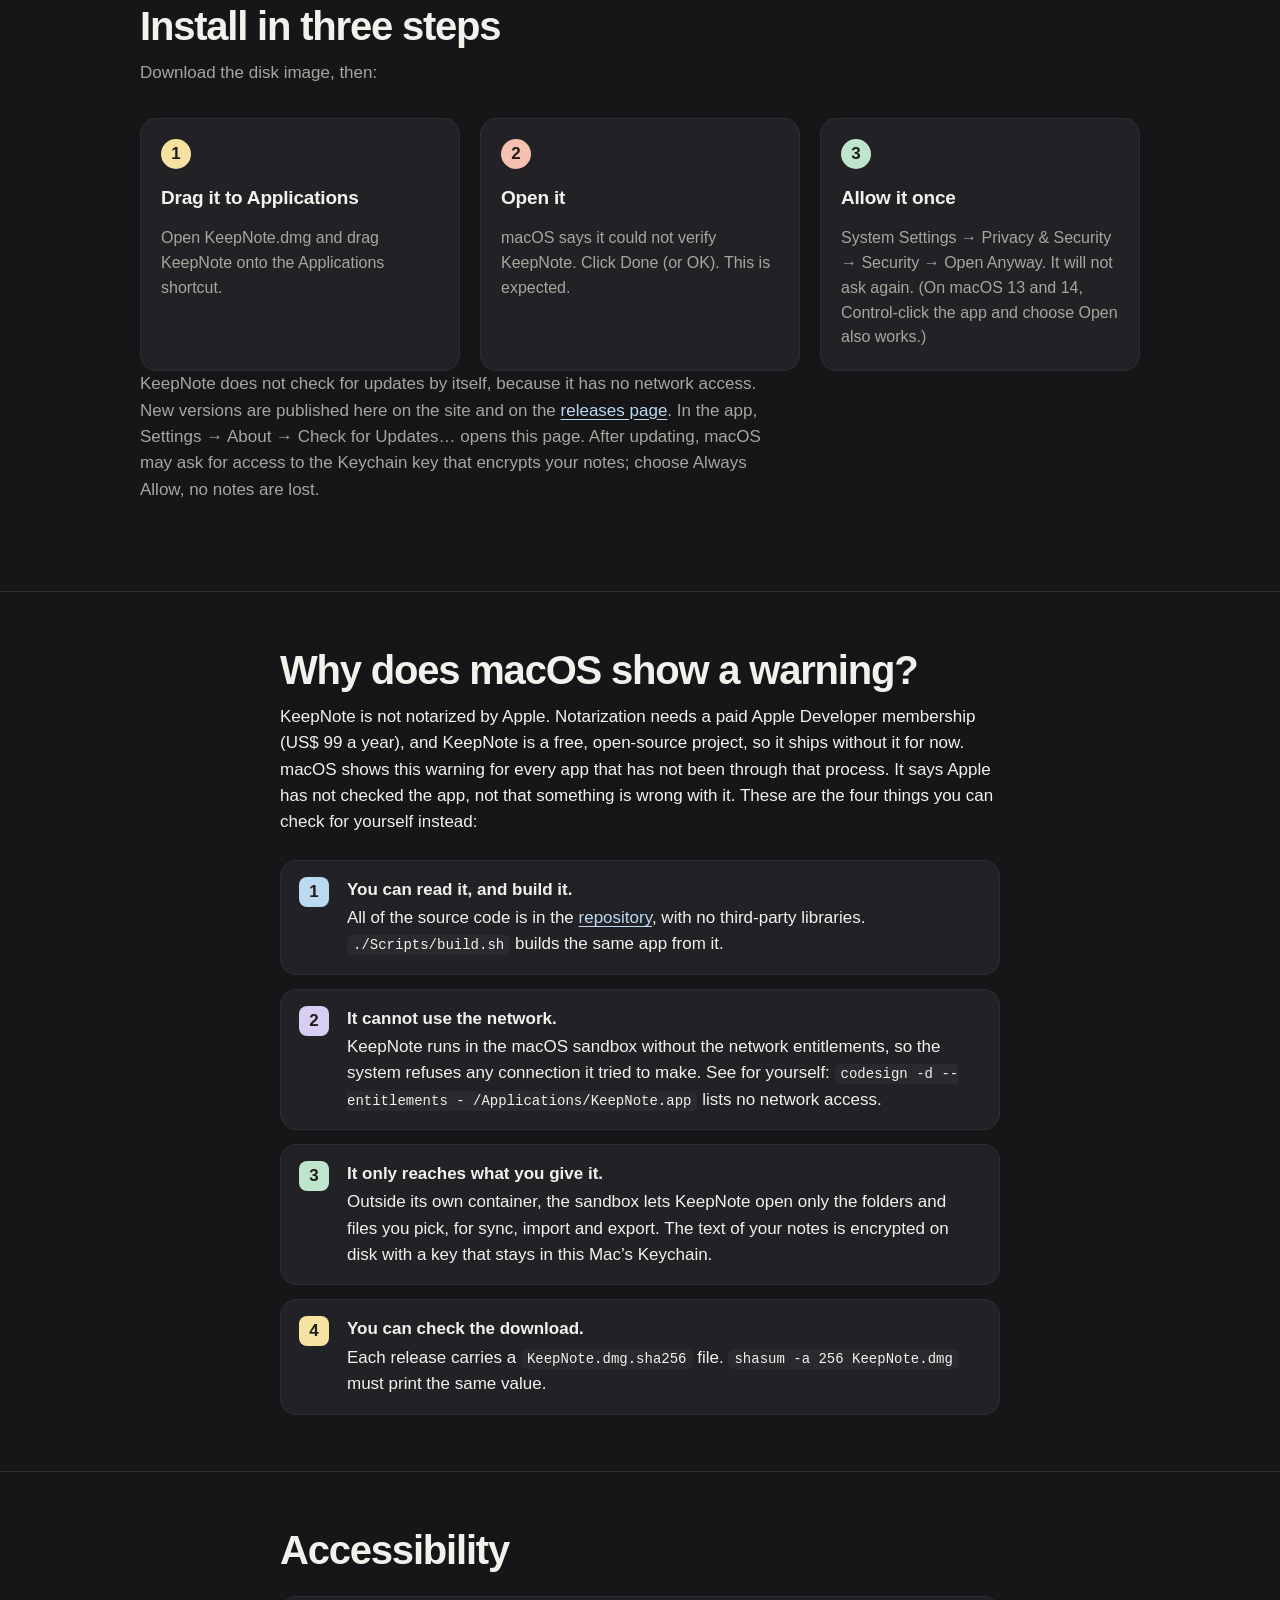
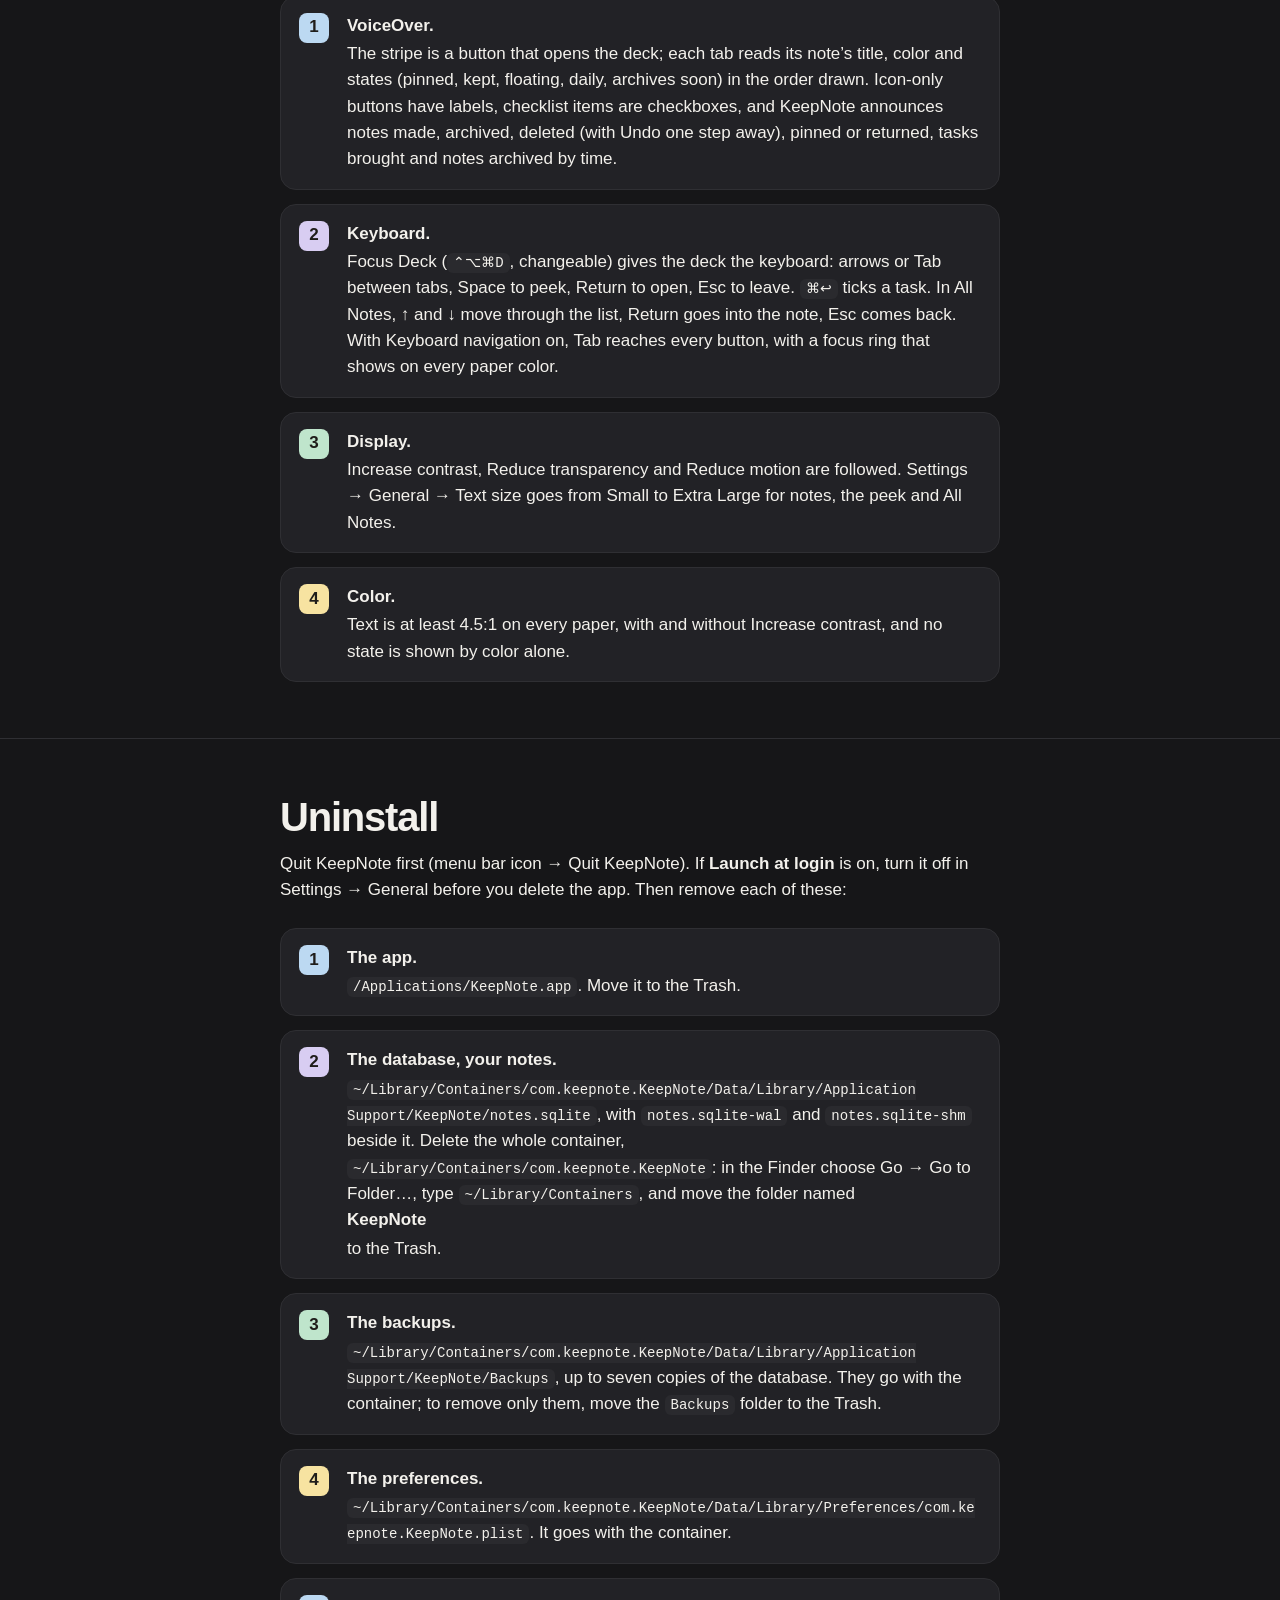
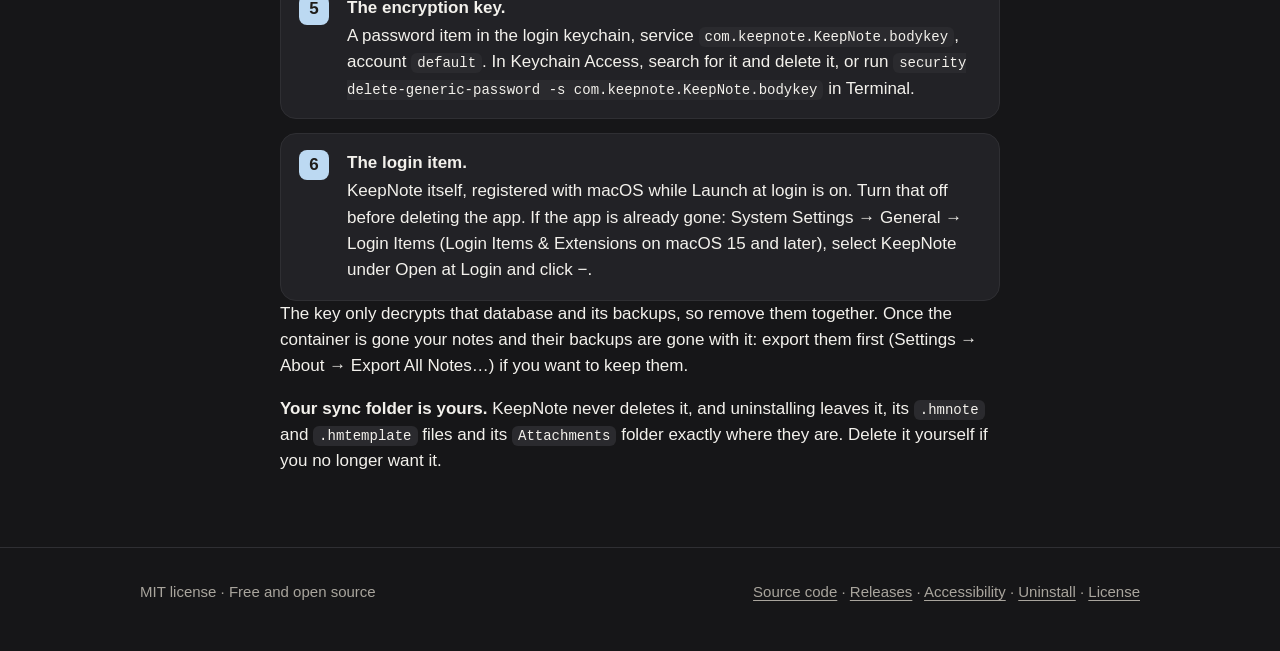
==== commit 2c727f90: "Docs round 26: American English throughout (README, site, the neighbors string); README and site mat" ====
--- a/docs/index.html
+++ b/docs/index.html
@@ -100,20 +100,21 @@
     <h2>What it does</h2>
     <p class="sub">Small, quiet and yours. Nothing to sign up for.</p>
     <ul class="features">
-      <li><h3>A deck on the screen edge</h3><p>Notes are tabs on the right edge, or on the left one: everything mirrors to come out towards the middle. A quick look does not take focus from the app you are in.</p></li>
-      <li><h3>Groups</h3><p>Twelve colours, a name, a place. A closed group is one tab with two sheets behind it; click it and it opens in place, its header on top, the other tabs giving way. Move to Group from a tab, Tools or All Notes, or drag. Daily is a group of its own. They sync, export and archive with your notes.</p></li>
-      <li><h3>Hover magnification</h3><p>A slider from Off to Large: the tab under the cursor grows out of the edge and over its neighbours, and nothing else moves.</p></li>
+      <li><h3>A deck on the screen edge</h3><p>Notes are tabs on the right edge, or on the left one: everything mirrors to come out toward the middle. A quick look does not take focus from the app you are in.</p></li>
+      <li><h3>Groups</h3><p>Twelve colors, a name, a place. A closed group is one tab with two sheets behind it; click it and it opens in place. Move to Group from a tab, Tools or All Notes, or drag, and change its color with the button on the open header. Daily is a group of its own. They sync, export and archive with your notes.</p></li>
+      <li><h3>Markdown as you type</h3><p>Bold, links, headings, lists, checklists, quotes, code, tables, all with shortcuts.</p></li>
+      <li><h3>Copy with images</h3><p>Copy Note and ⌘C take the pictures along: paste into Google Docs, Notion, Mail, Notes or Pages and they come too. Very large images are scaled down in the copy only; the note keeps the original.</p></li>
+      <li><h3>Images and files</h3><p>Drag a picture in, paste a screenshot or use Insert Image…: it sits in the text at the note's width. Other files are cards with their icon, name and size; Space opens Quick Look. Up to 25 MB each, encrypted like the text, and an image's description is what VoiceOver reads.</p></li>
+      <li><h3>Daily notes</h3><p>Today’s Daily is one shortcut away (⌥⌘Y). The last two days stay on the deck; older ones go to Daily in All Notes. You can set a template for new daily notes, and yesterday’s unticked tasks can come along: offered at the top of the new daily, or brought in at once.</p></li>
+      <li><h3>Hover magnification</h3><p>A slider from Off to Large: the tab under the cursor grows out of the edge and over its neighbors, and nothing else moves.</p></li>
       <li><h3>Anchored or floating</h3><p>Float Note (⌥⌘P) lifts a note off the edge, resizable, and it remembers its place.</p></li>
-      <li><h3>Markdown as you type</h3><p>Bold, links, headings, lists, checklists, quotes, code, tables, all with shortcuts.</p></li>
       <li><h3>Colors and tags</h3><p>Five paper colors and #tags with suggestions. Search covers title, tags and text.</p></li>
-      <li><h3>Edit in All Notes</h3><p>The selected note opens in All Notes’ pane with everything a note has — shortcuts, Tools, find, colours, tags — and saves on its own. Open in a window too, it is one note: what you type shows in both at once. New Note makes it right there; the list sorts by Edited, Created or Title; ↑ ↓, Return and Esc move between list and note.</p></li>
-      <li><h3>Daily notes</h3><p>Today’s Daily is one shortcut away (⌥⌘Y). The last two days stay on the deck; older ones go to Daily in All Notes. You can set a template for new daily notes, and yesterday’s unticked tasks can come along: offered at the top of the new daily, or brought in at once.</p></li>
+      <li><h3>Edit in All Notes</h3><p>The selected note opens in All Notes’ pane with everything a note has — shortcuts, Tools, find, colors, tags — and saves on its own. Open in a window too, it is one note: what you type shows in both at once. New Note makes it right there; the list sorts by Edited, Created or Title. Hide Sidebar and List is a focus mode: the note fills the window.</p></li>
       <li><h3>Pin, keep, archive by time</h3><p><em>Pin to Center</em> holds up to five notes in the middle of the deck, always whole. <em>Keep on Deck</em> exempts a note from archiving. Notes you have not opened for 7, 14 or 30 days (you choose; 14 by default) move to the Archive on their own, never deleted; in the last two days a clock appears on the tab.</p></li>
       <li><h3>Daily backups</h3><p>Each day a copy of the database, encrypted like the original, beside it on this Mac; the seven most recent are kept, and one is made before an update. Settings → General → Backups has Back Up Now and Restore….</p></li>
-      <li><h3>Images and files</h3><p>Drag a picture in, paste a screenshot or use Insert Image…: it sits in the text at the note's width. Other files are cards with their icon, name and size; Space opens Quick Look. Up to 25 MB each, encrypted like the text, and an image's description is what VoiceOver reads.</p></li>
       <li><h3>Links and mentions</h3><p>A click opens a link. Paste an address and keep it as a mention: the site's initial and a title read from the address itself. Nothing is fetched.</p></li>
       <li><h3>Sync through a folder</h3><p>Optional plain-text files in a folder you pick, such as iCloud Drive, attachments as plain copies beside them. No server of ours in between.</p></li>
-      <li><h3>Import and export</h3><p>Markdown, plain text, or a KeepNote archive that keeps colors, states and dates; images and files go along.</p></li>
+      <li><h3>Import and export</h3><p>Markdown as a folder per note with attachments/ and relative links, ready for Obsidian and the like; plain text per note or as one document; and the KeepNote archive, the full backup: pinned notes, dailies, colors, groups and their order.</p></li>
       <li><h3>Quiet, and your shortcuts</h3><p>In the menu bar, and in the Dock only while one of its windows is open. Every global and in-note shortcut can be recorded again in Settings; conflicts are caught, and Restore Defaults puts KeepNote’s back.</p></li>
     </ul>
   </div>
@@ -157,10 +158,10 @@
   <div class="wrap why">
     <h2>Accessibility</h2>
     <ol class="promises">
-      <li><div><b>VoiceOver.</b> The stripe is a button that opens the deck; each tab reads its note’s title, colour and states (pinned, kept, floating, daily, archives soon) in the order drawn. Icon-only buttons have labels, checklist items are checkboxes, and KeepNote announces notes made, archived, deleted (with Undo one step away), pinned or returned, tasks brought and notes archived by time.</div></li>
-      <li><div><b>Keyboard.</b> Focus Deck (<code>⌃⌥⌘D</code>, changeable) gives the deck the keyboard: arrows or Tab between tabs, Space to peek, Return to open, Esc to leave. <code>⌘↩</code> ticks a task. In All Notes, ↑ and ↓ move through the list, Return goes into the note, Esc comes back. With Keyboard navigation on, Tab reaches every button, with a focus ring that shows on every paper colour.</div></li>
+      <li><div><b>VoiceOver.</b> The stripe is a button that opens the deck; each tab reads its note’s title, color and states (pinned, kept, floating, daily, archives soon) in the order drawn. Icon-only buttons have labels, checklist items are checkboxes, and KeepNote announces notes made, archived, deleted (with Undo one step away), pinned or returned, tasks brought and notes archived by time.</div></li>
+      <li><div><b>Keyboard.</b> Focus Deck (<code>⌃⌥⌘D</code>, changeable) gives the deck the keyboard: arrows or Tab between tabs, Space to peek, Return to open, Esc to leave. <code>⌘↩</code> ticks a task. In All Notes, ↑ and ↓ move through the list, Return goes into the note, Esc comes back. With Keyboard navigation on, Tab reaches every button, with a focus ring that shows on every paper color.</div></li>
       <li><div><b>Display.</b> Increase contrast, Reduce transparency and Reduce motion are followed. Settings → General → Text size goes from Small to Extra Large for notes, the peek and All Notes.</div></li>
-      <li><div><b>Colour.</b> Text is at least 4.5:1 on every paper, with and without Increase contrast, and no state is shown by colour alone.</div></li>
+      <li><div><b>Color.</b> Text is at least 4.5:1 on every paper, with and without Increase contrast, and no state is shown by color alone.</div></li>
     </ol>
   </div>
 </section>
--- a/docs/site.css
+++ b/docs/site.css
@@ -32,7 +32,7 @@
 a { color: var(--sky); text-underline-offset: 3px; }
 a:hover { color: var(--text); }
 :focus-visible { outline: 3px solid var(--sky); outline-offset: 3px; border-radius: 4px; }
-/* On the light button the ring is drawn in the page's text colour, so it shows
+/* On the light button the ring is drawn in the page's text color, so it shows
    against the mint as well as the dark page around it. */
 .btn:focus-visible { outline-color: var(--text); box-shadow: 0 0 0 6px var(--bg); }
 /* The focus sits on the video's own controls, inside it: ring the video. */
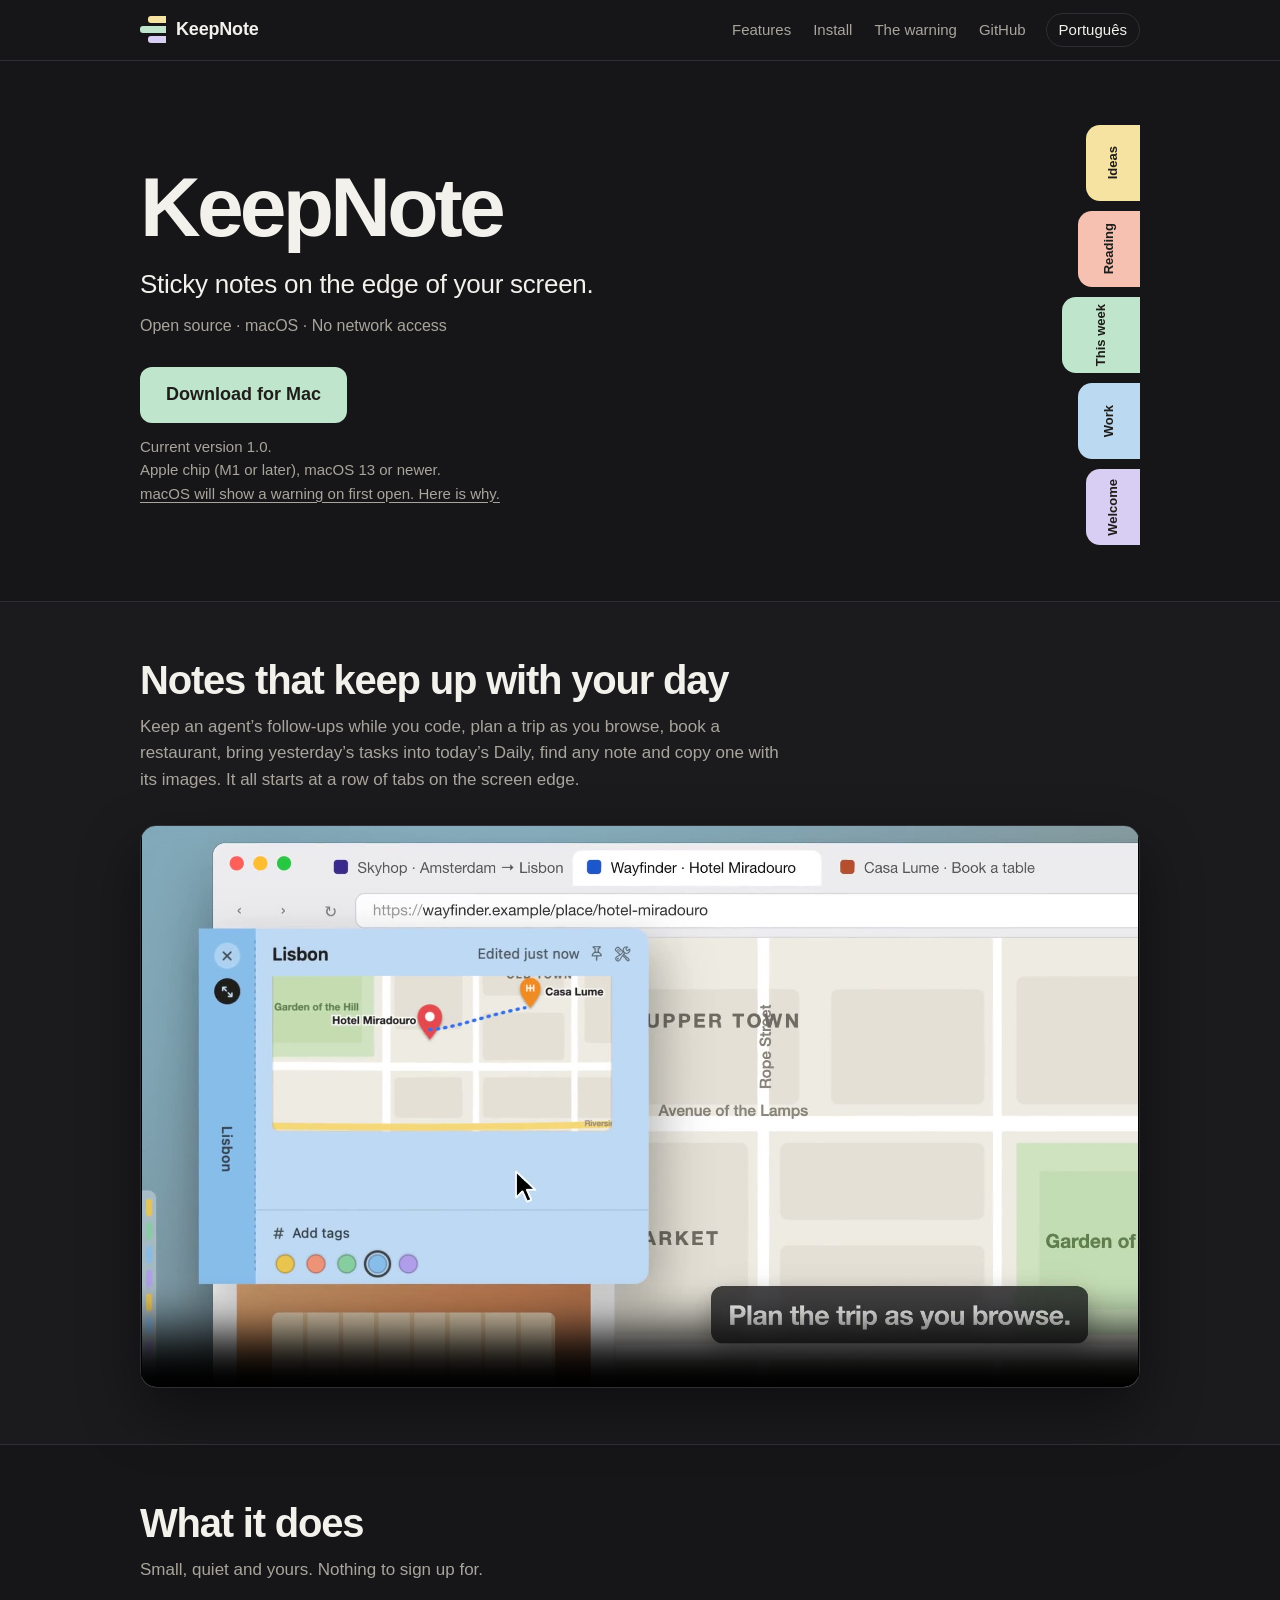
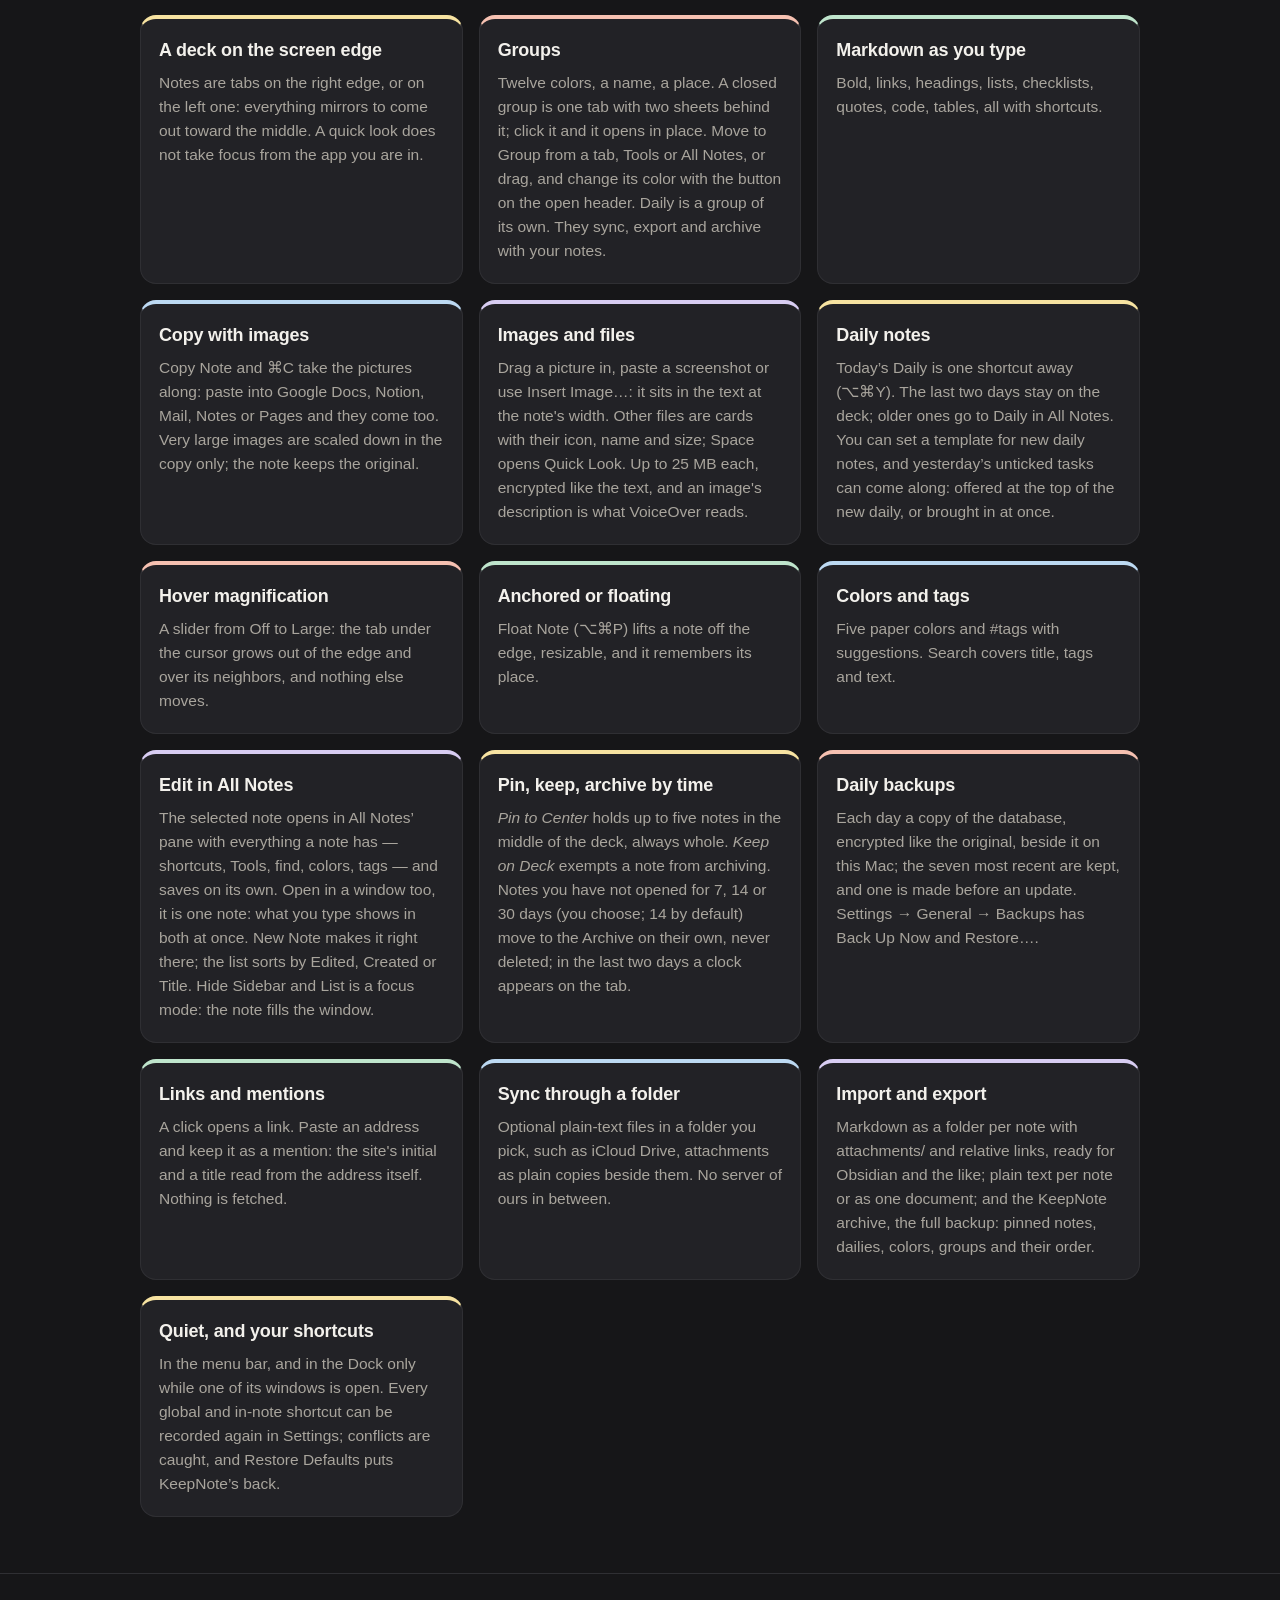
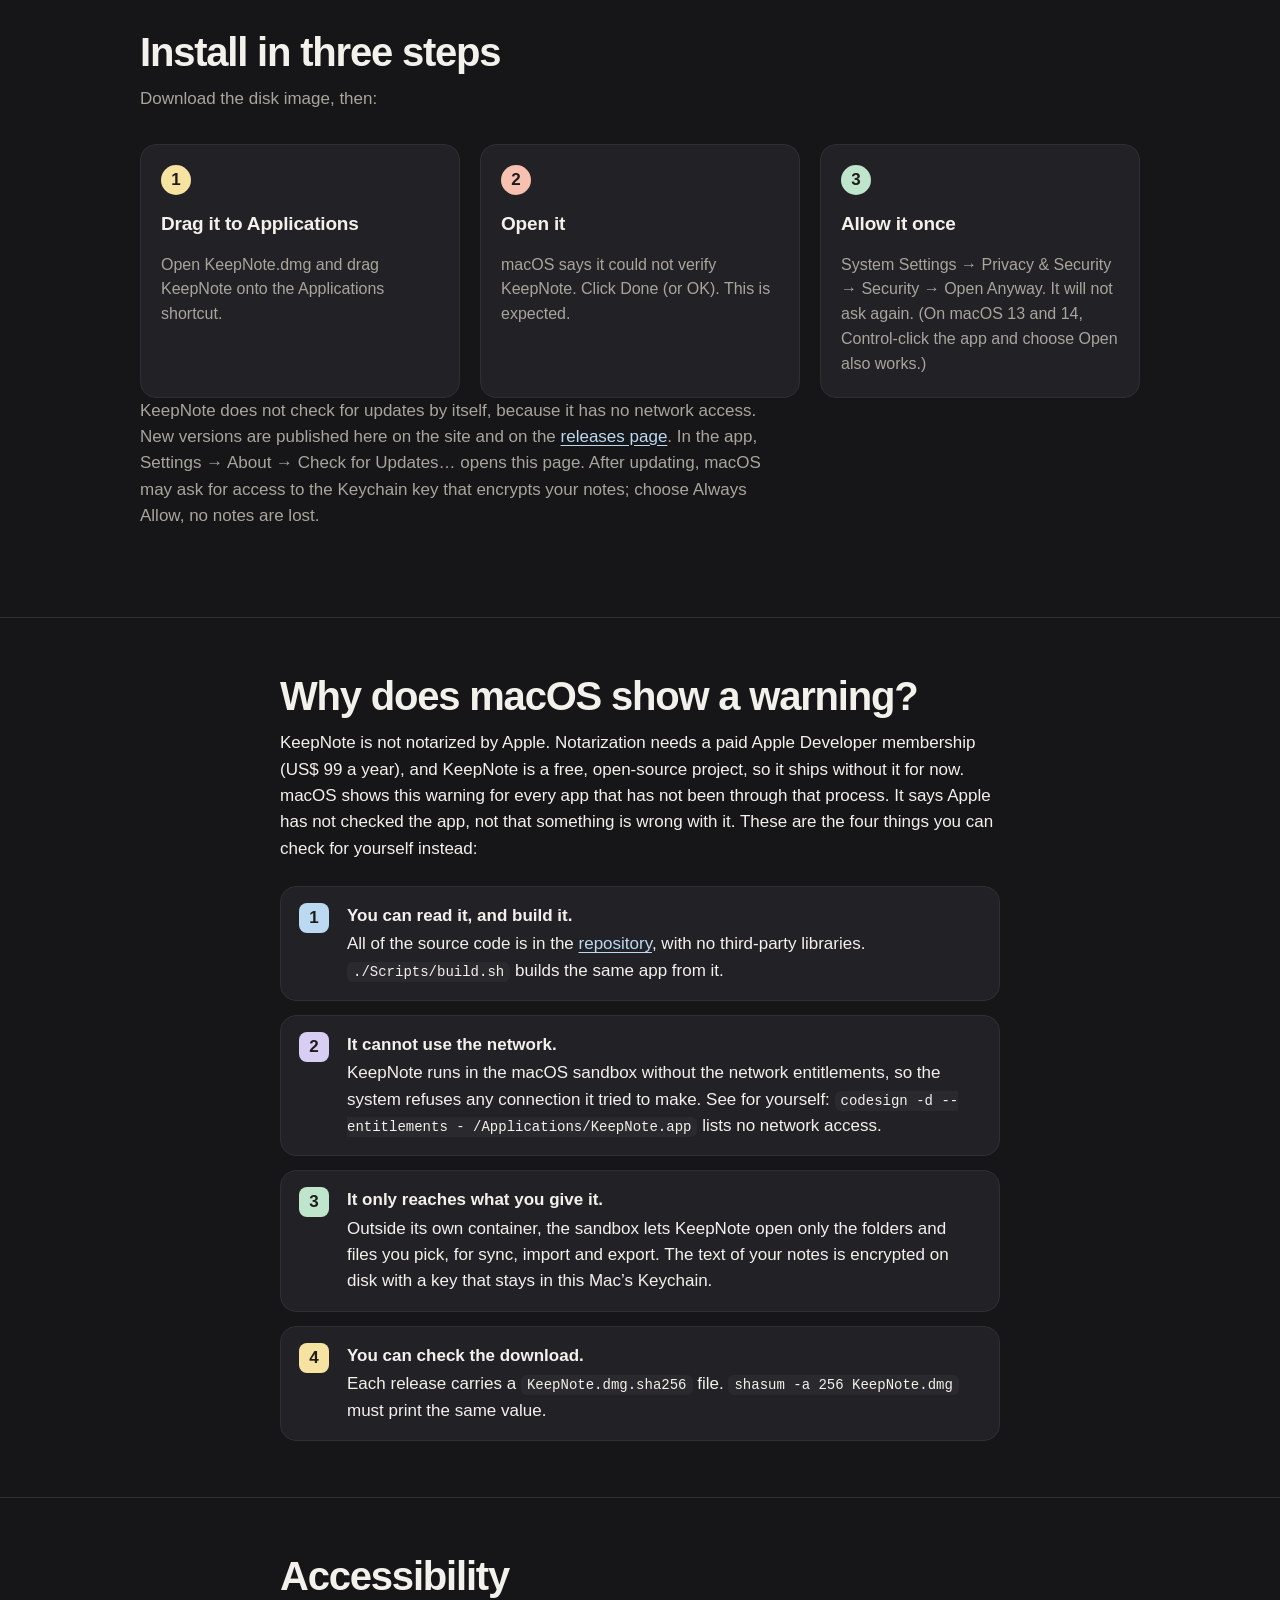
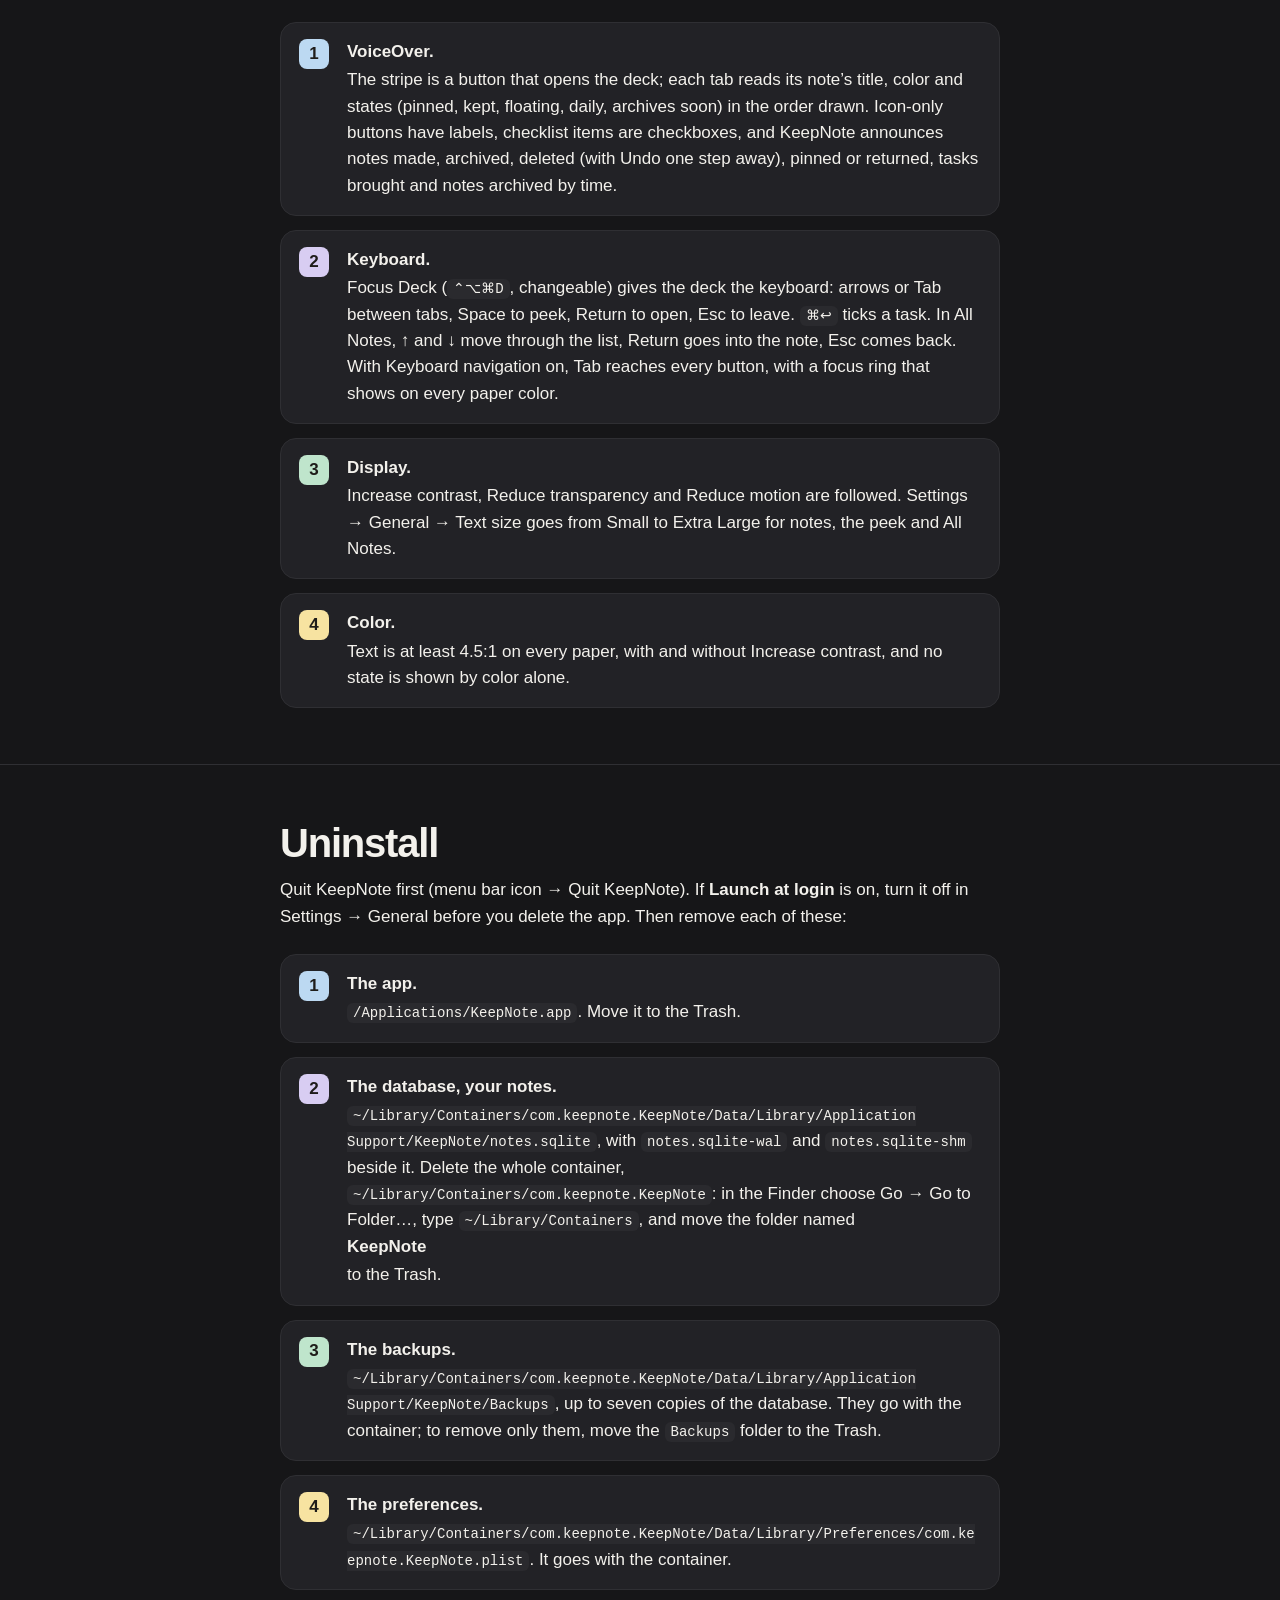
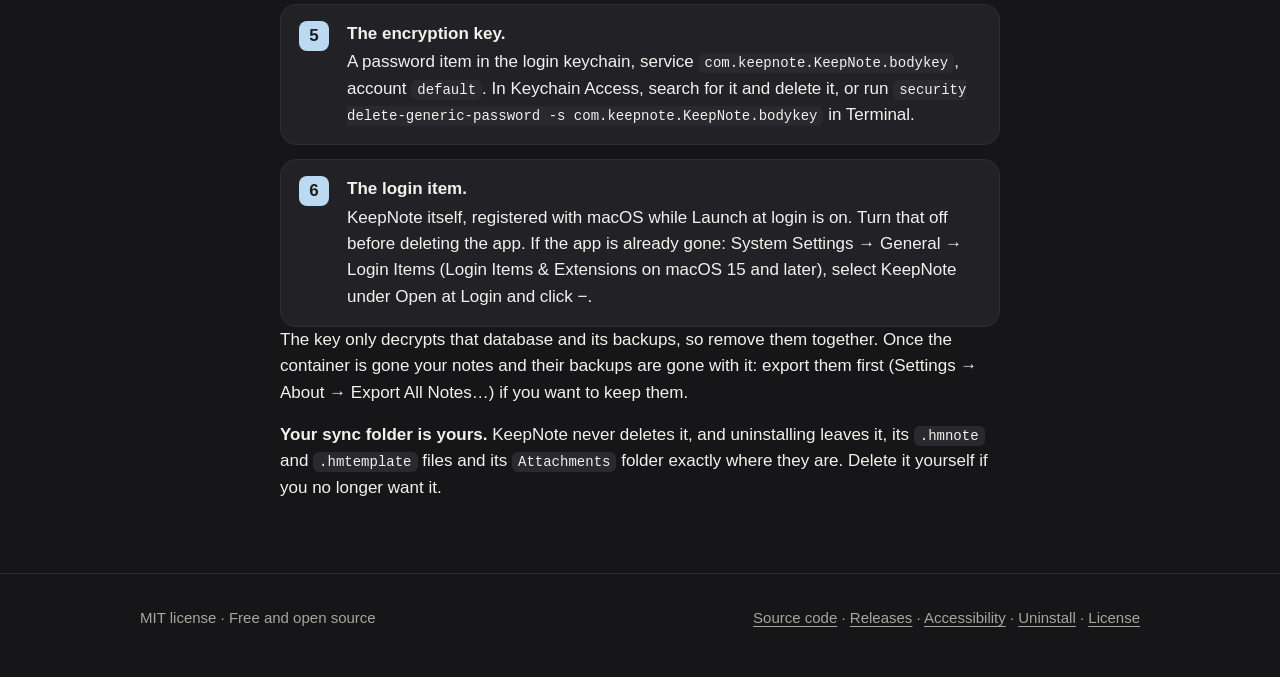
==== commit 8dd34893: "Site: the new demo video (1080p, 30 fps, H.264 CRF 23, AAC 128k, faststart, 6.3 MB), a poster from t" ====
--- a/docs/index.html
+++ b/docs/index.html
@@ -89,9 +89,9 @@
 
 <section id="see" class="video">
   <div class="wrap">
-    <h2>A row of tabs, a note when you need it</h2>
-    <p class="sub" id="video-desc">Move the cursor to the screen edge, right or left as you choose. The tabs fan out; touch one for a quick look, click it to write.</p>
-    <video class="player" src="media/keepnote.mp4" poster="media/keepnote-poster.jpg" width="1280" height="720" muted loop playsinline controls preload="metadata" aria-label="KeepNote demo: the deck of tabs on the screen edge fanning out, a quick look at a note, and a note opened to write in" aria-describedby="video-desc"></video>
+    <h2>Notes that keep up with your day</h2>
+    <p class="sub" id="video-desc">Keep an agent’s follow-ups while you code, plan a trip as you browse, book a restaurant, bring yesterday’s tasks into today’s Daily, find any note and copy one with its images. It all starts at a row of tabs on the screen edge.</p>
+    <video class="player" src="media/keepnote.mp4" poster="media/keepnote-poster.jpg" width="1280" height="720" muted loop playsinline controls preload="metadata" aria-label="KeepNote demo: taking notes while coding, planning a trip, booking a restaurant, the Daily with yesterday’s tasks, searching notes, and copying a note with its images" aria-describedby="video-desc"></video>
   </div>
 </section>
 
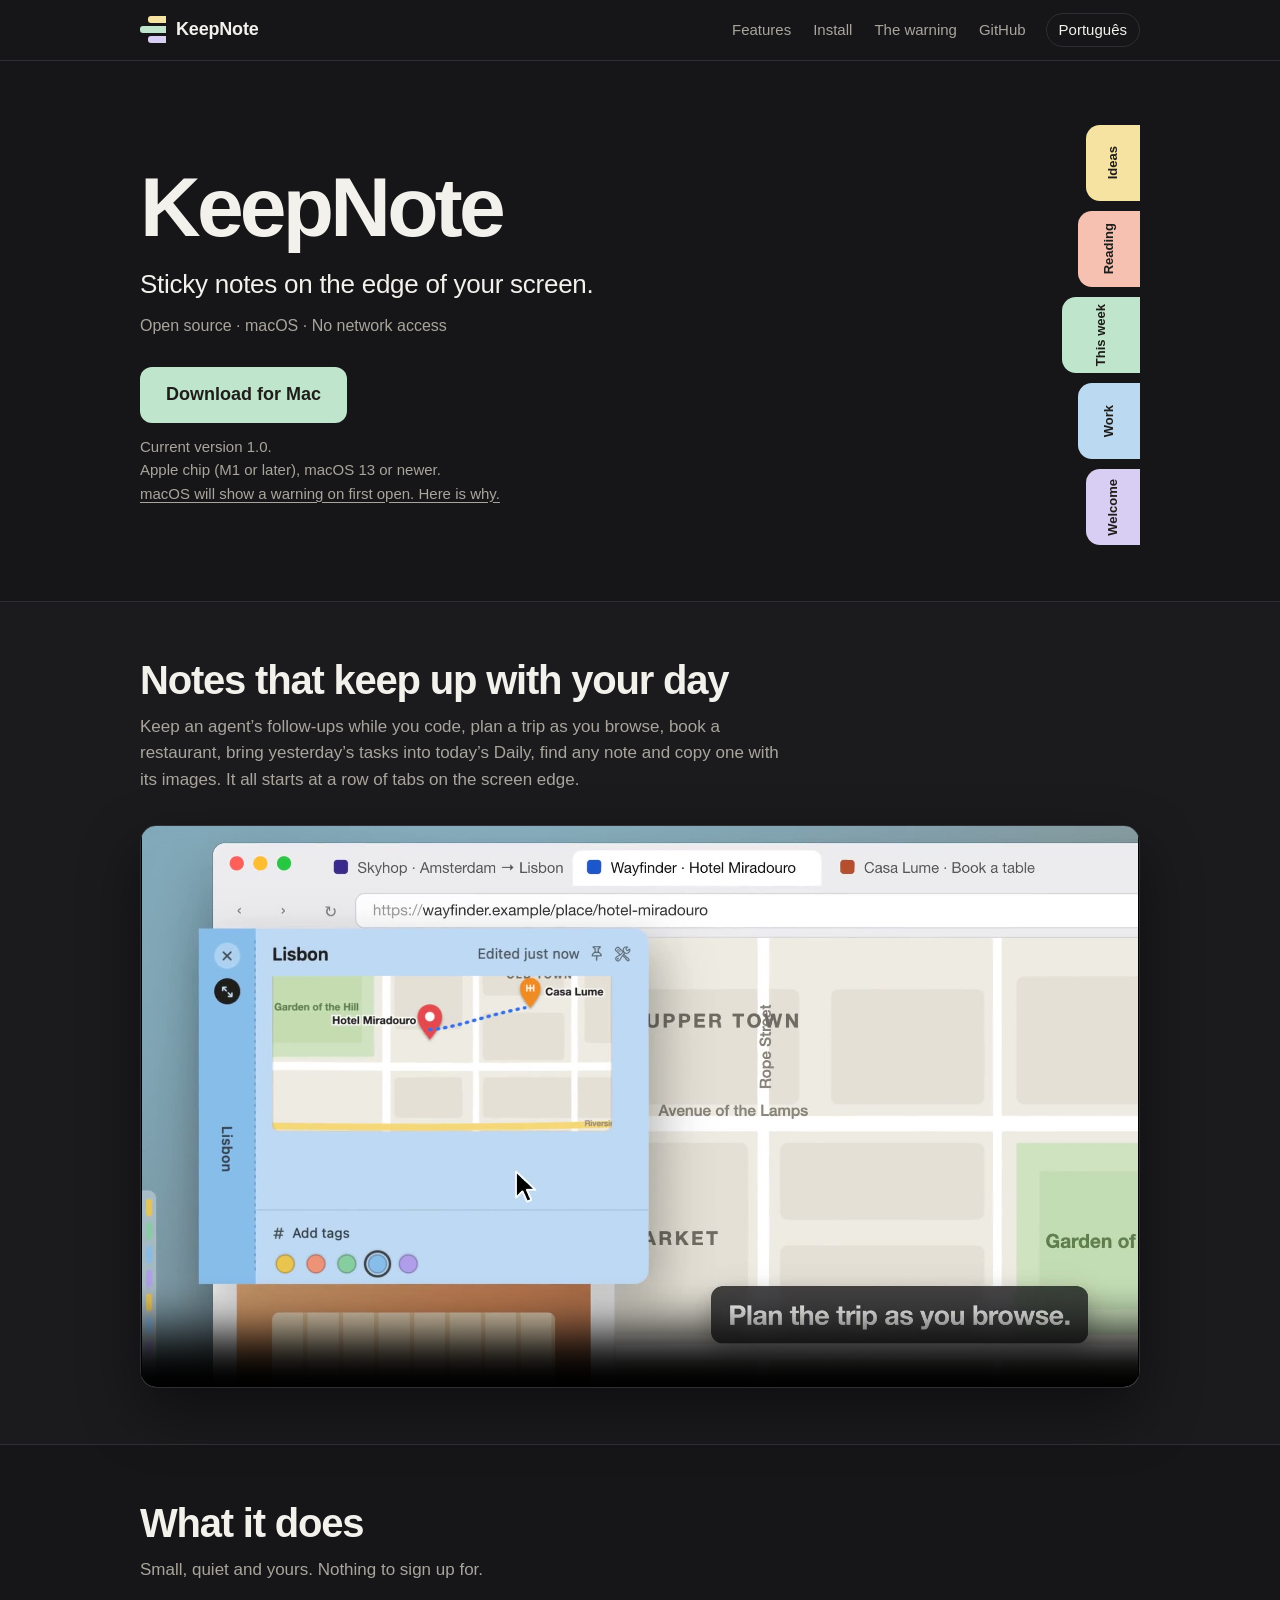
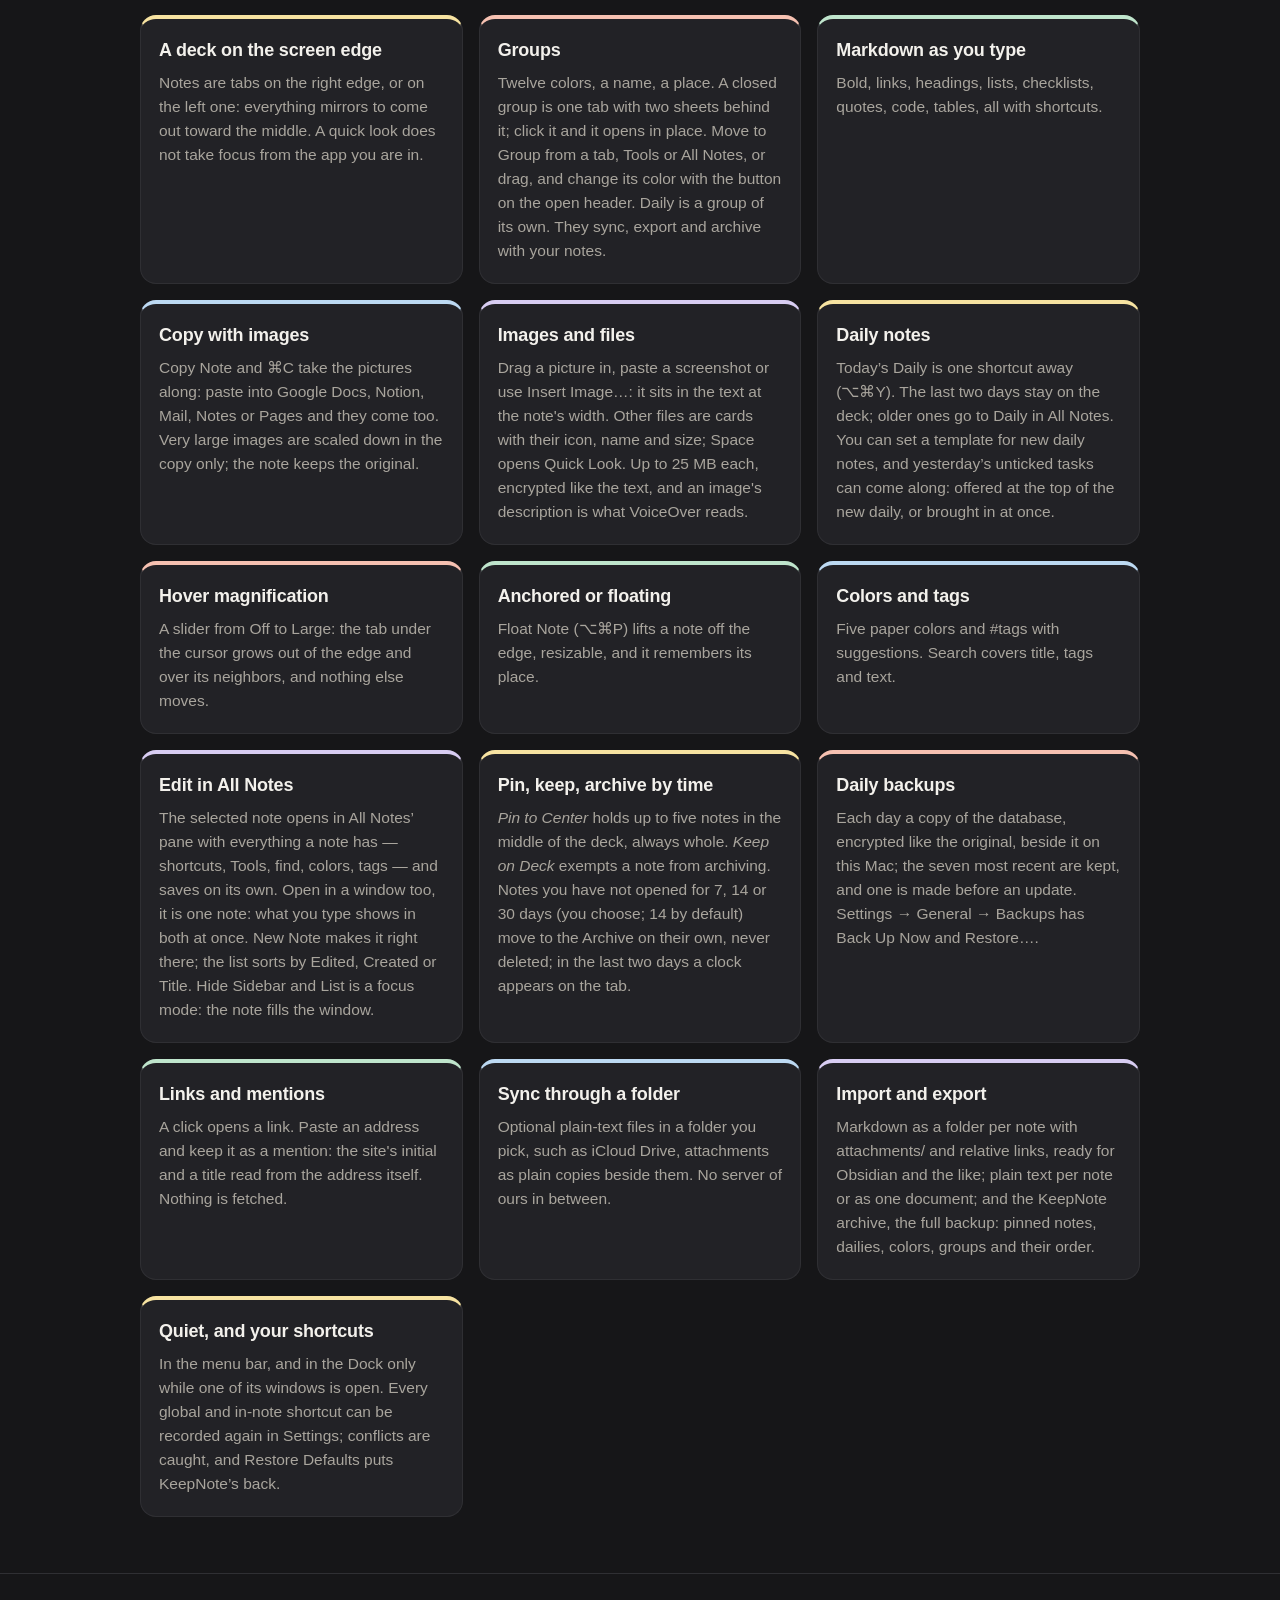
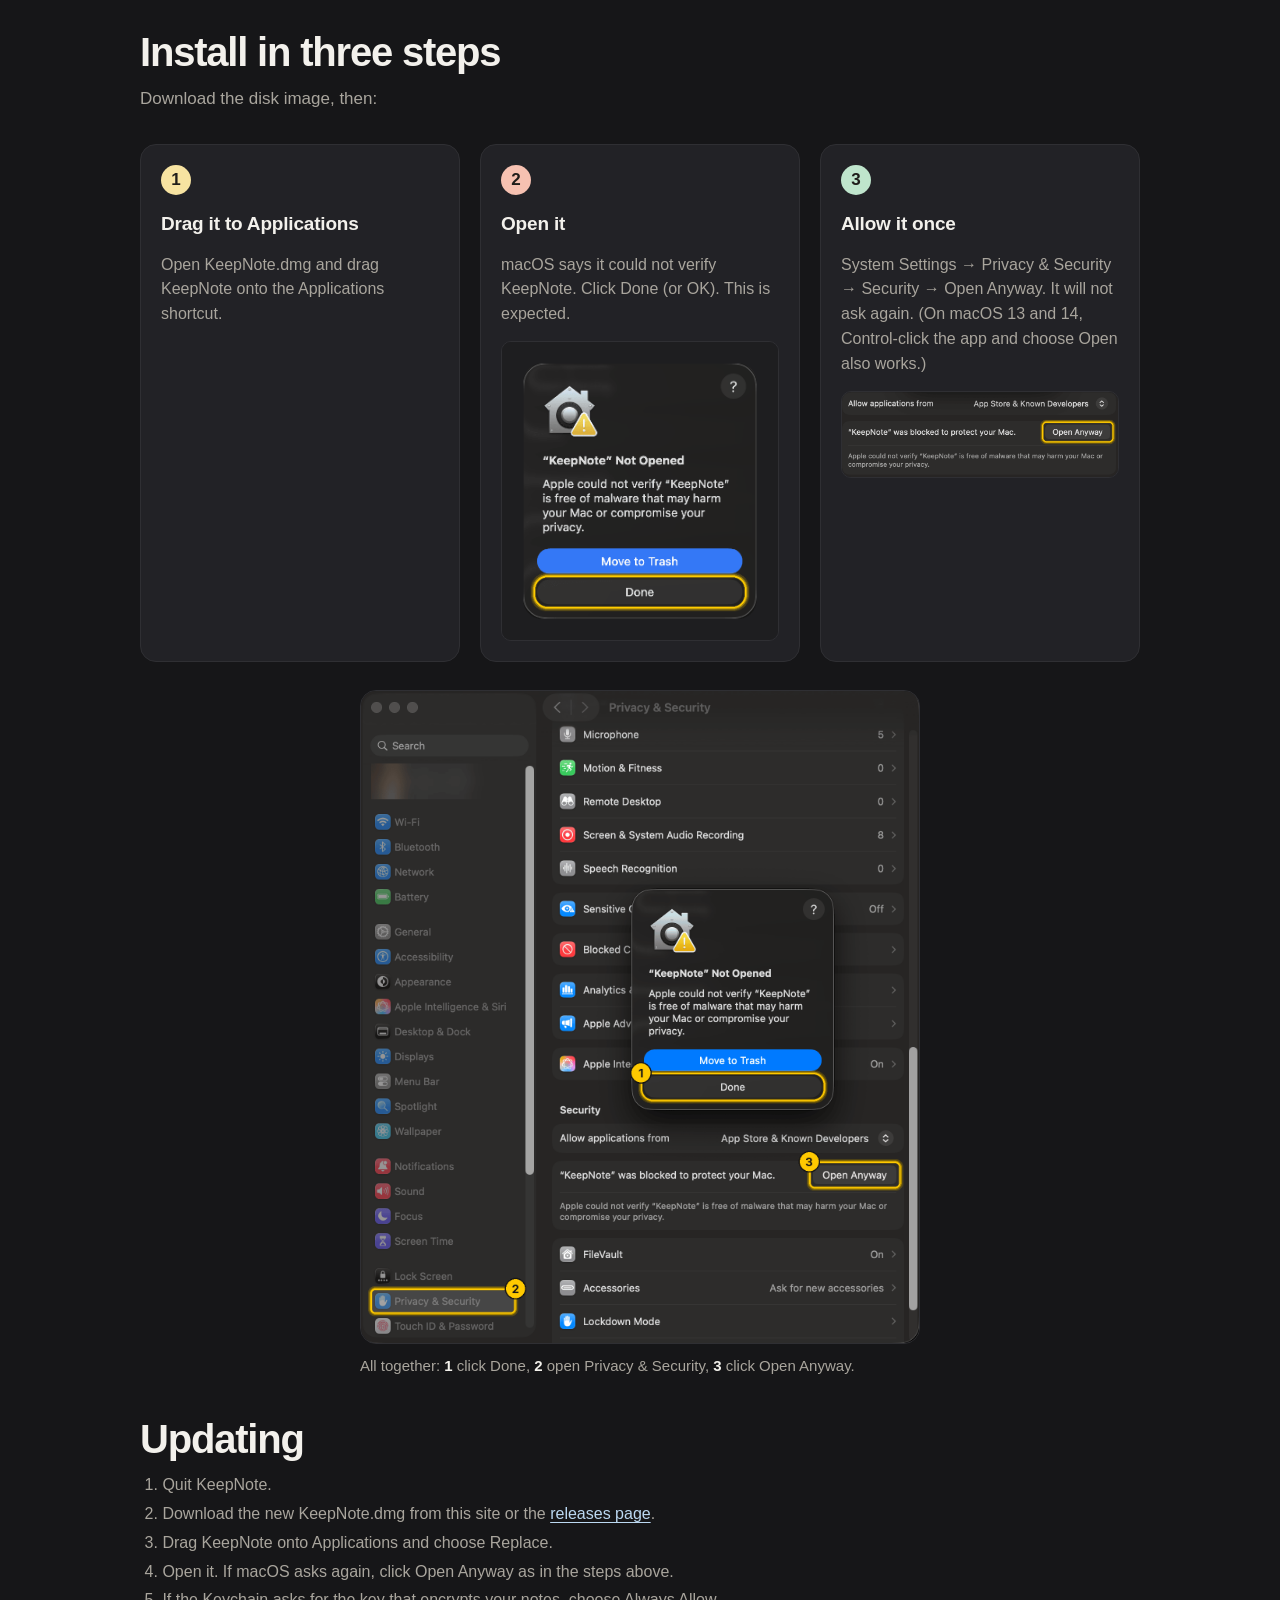
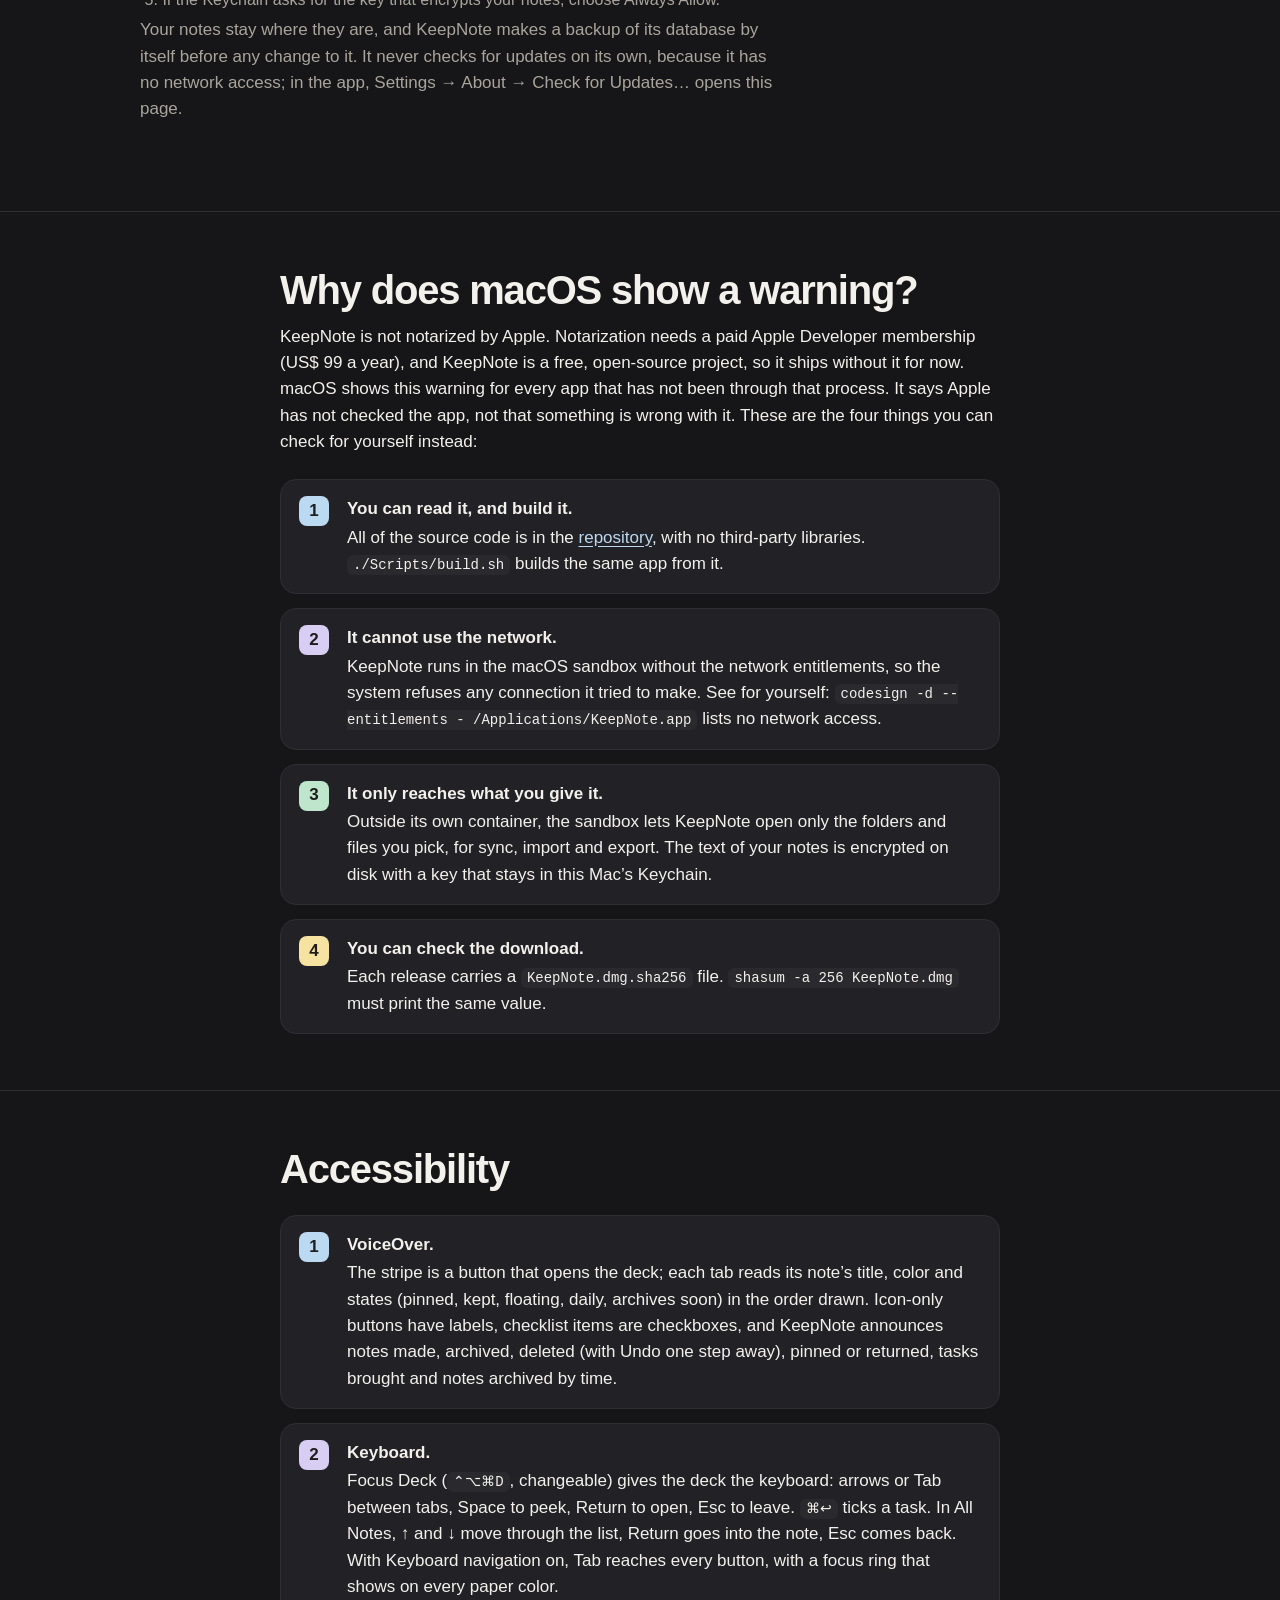
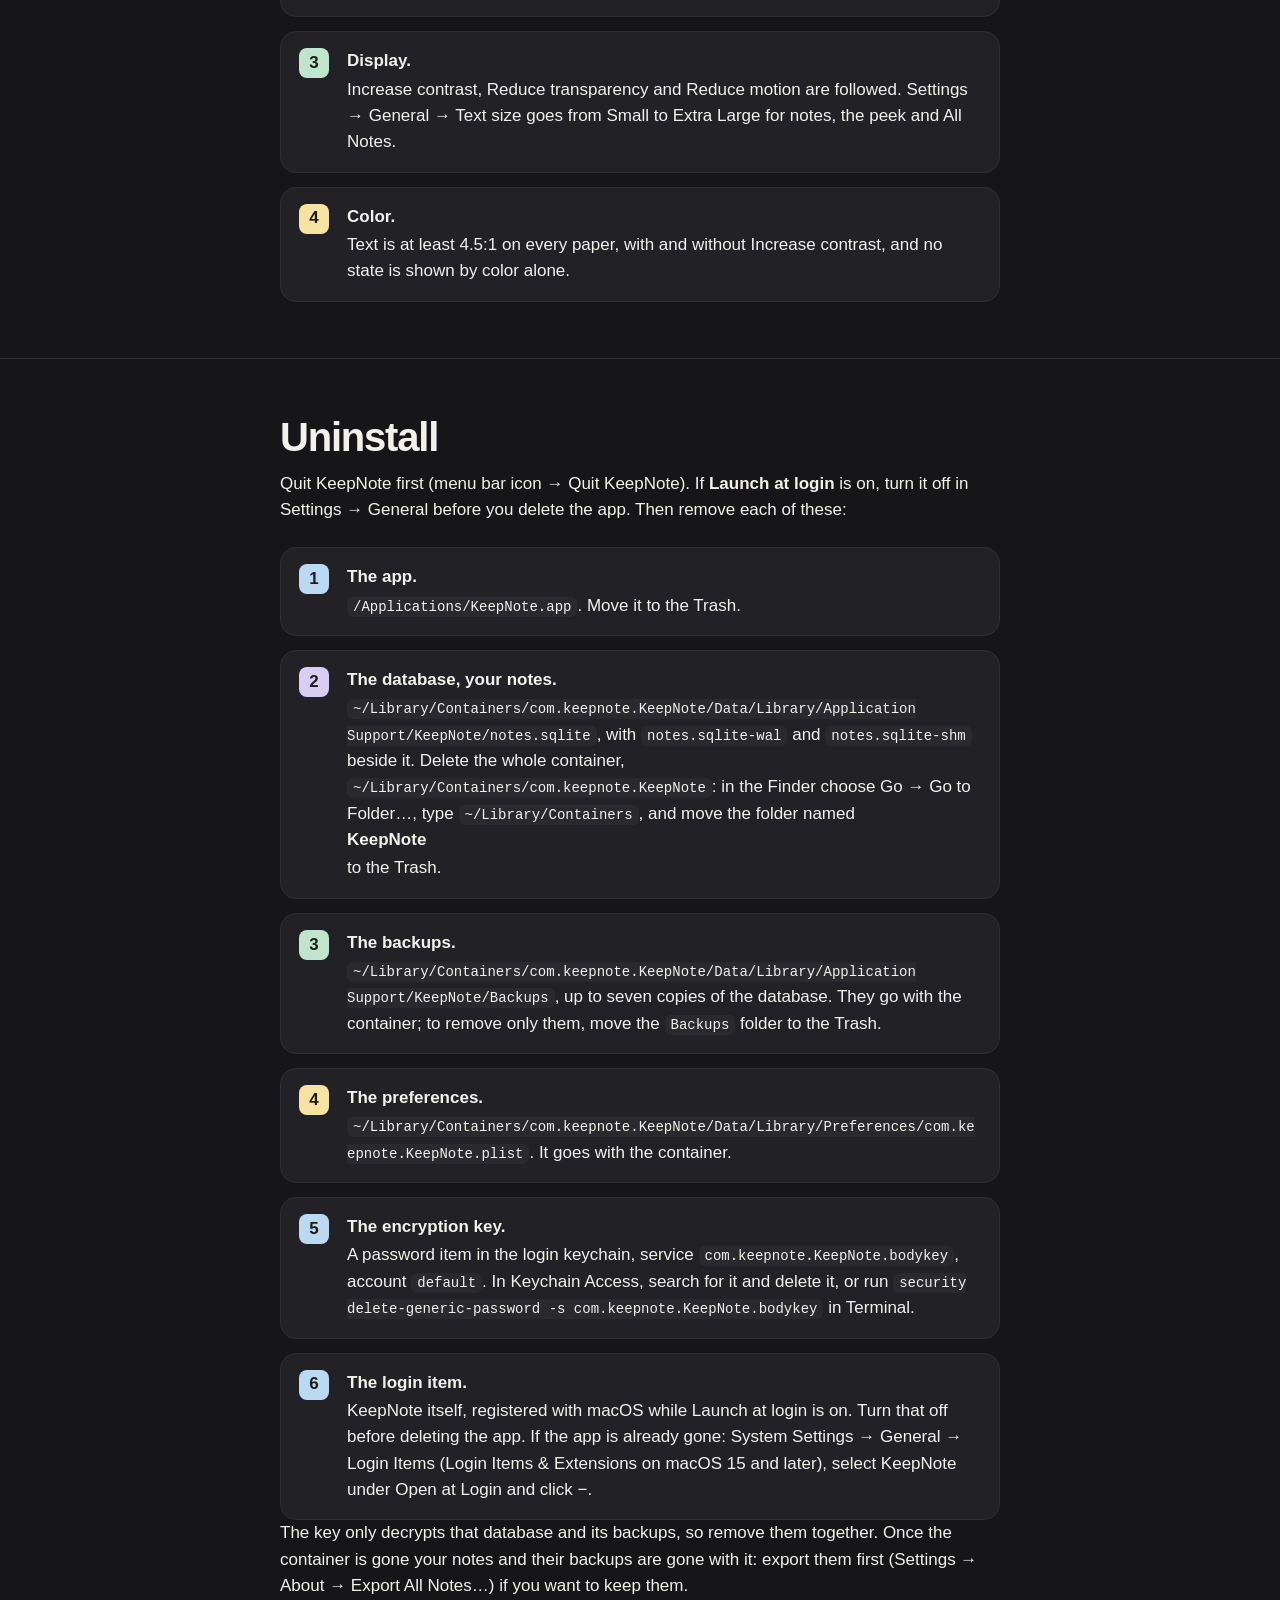
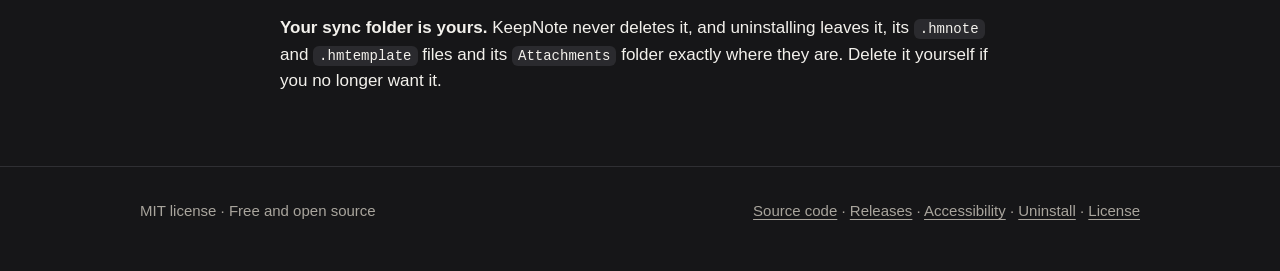
==== commit 1ceb092a: "Docs: an Updating section in both READMEs and both site pages (same text in English and Portuguese);" ====
--- a/docs/index.html
+++ b/docs/index.html
@@ -132,13 +132,27 @@
       <li>
         <h3>Open it</h3>
         <p>macOS says it could not verify KeepNote. Click Done (or OK). This is expected.</p>
+        <img src="media/gatekeeper-done.png" width="613" height="661" alt="The macOS warning “KeepNote” Not Opened, with the Done button highlighted" loading="lazy">
       </li>
       <li>
         <h3>Allow it once</h3>
         <p>System Settings → Privacy & Security → Security → Open Anyway. It will not ask again. (On macOS 13 and 14, Control-click the app and choose Open also works.)</p>
+        <img src="media/gatekeeper-open-anyway.png" width="910" height="282" alt="Privacy &amp; Security, Security section, with the Open Anyway button highlighted" loading="lazy">
       </li>
     </ol>
-    <p class="sub">KeepNote does not check for updates by itself, because it has no network access. New versions are published here on the site and on the <a href="https://github.com/colletpedro/keepnote/releases">releases page</a>. In the app, Settings → About → Check for Updates… opens this page. After updating, macOS may ask for access to the Keychain key that encrypts your notes; choose Always Allow, no notes are lost.</p>
+    <figure class="allow">
+      <img src="media/gatekeeper-steps.png" width="1432" height="1674" alt="System Settings, Privacy &amp; Security, with the three clicks numbered: Done, Privacy &amp; Security, Open Anyway" loading="lazy">
+      <figcaption>All together: <strong>1</strong> click Done, <strong>2</strong> open Privacy &amp; Security, <strong>3</strong> click Open Anyway.</figcaption>
+    </figure>
+    <h2 id="updating">Updating</h2>
+    <ol class="update">
+      <li>Quit KeepNote.</li>
+      <li>Download the new KeepNote.dmg from this site or the <a href="https://github.com/colletpedro/keepnote/releases">releases page</a>.</li>
+      <li>Drag KeepNote onto Applications and choose Replace.</li>
+      <li>Open it. If macOS asks again, click Open Anyway as in the steps above.</li>
+      <li>If the Keychain asks for the key that encrypts your notes, choose Always Allow.</li>
+    </ol>
+    <p class="sub">Your notes stay where they are, and KeepNote makes a backup of its database by itself before any change to it. It never checks for updates on its own, because it has no network access; in the app, Settings → About → Check for Updates… opens this page.</p>
   </div>
 </section>
 
--- a/docs/site.css
+++ b/docs/site.css
@@ -97,6 +97,13 @@
 figcaption strong { color: var(--text); }
 
 /* Steps */
+.steps img { display: block; width: 100%; height: auto; border-radius: 10px; border: 1px solid var(--line); }
+.update { margin: 12px 0 0; padding-left: 1.4em; color: var(--muted); font-size: 16px; }
+.update li { margin: 4px 0; }
+#updating { margin-top: 40px; }
+figure.allow { margin: 28px auto 0; max-width: 560px; }
+figure.allow img { display: block; width: 100%; height: auto; border-radius: var(--radius); border: 1px solid var(--line); }
+
 .steps { display: grid; grid-template-columns: repeat(3, 1fr); gap: 20px; margin: 0; padding: 0; list-style: none; counter-reset: step; }
 .steps li { counter-increment: step; background: var(--bg-raised); border: 1px solid var(--line); border-radius: var(--radius); padding: 20px; display: flex; flex-direction: column; gap: 14px; }
 .steps li::before { content: counter(step); width: 30px; height: 30px; border-radius: 50%; display: grid; place-items: center; background: var(--butter); color: var(--ink); font-weight: 800; }
